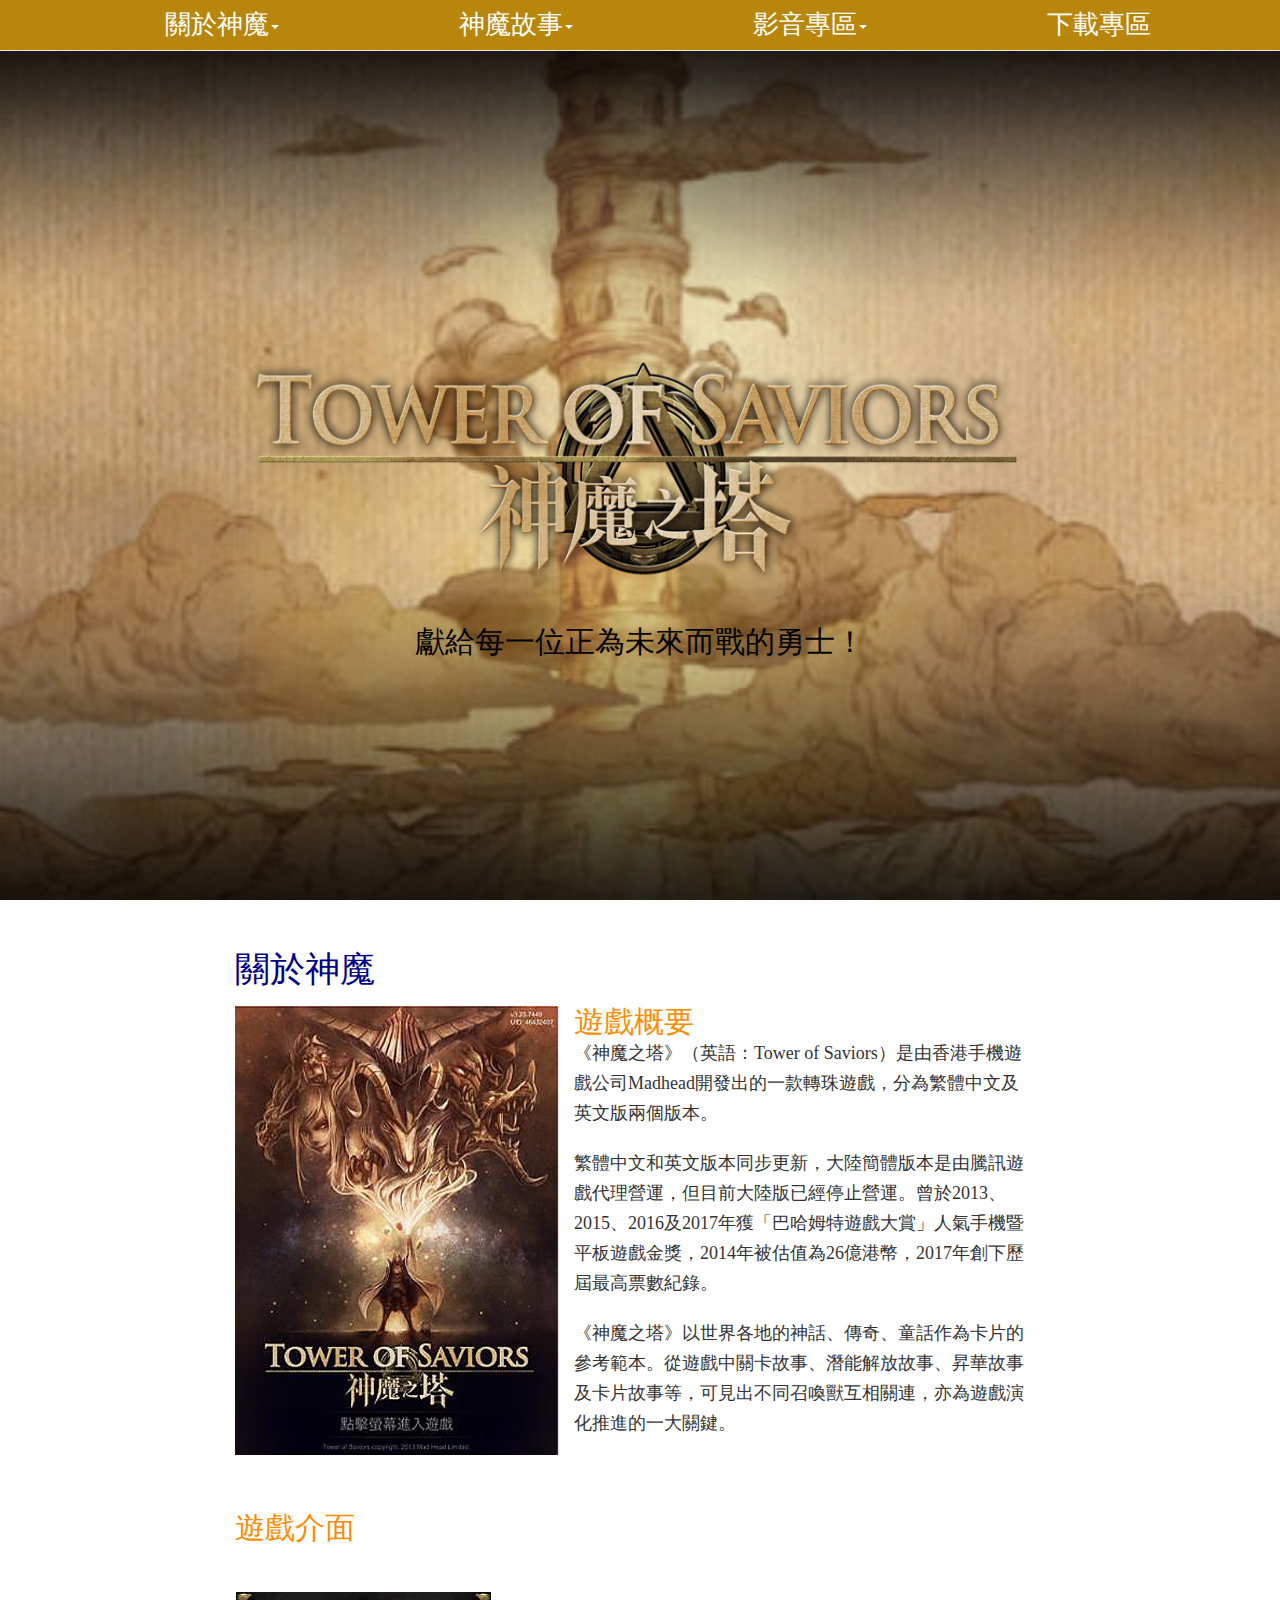
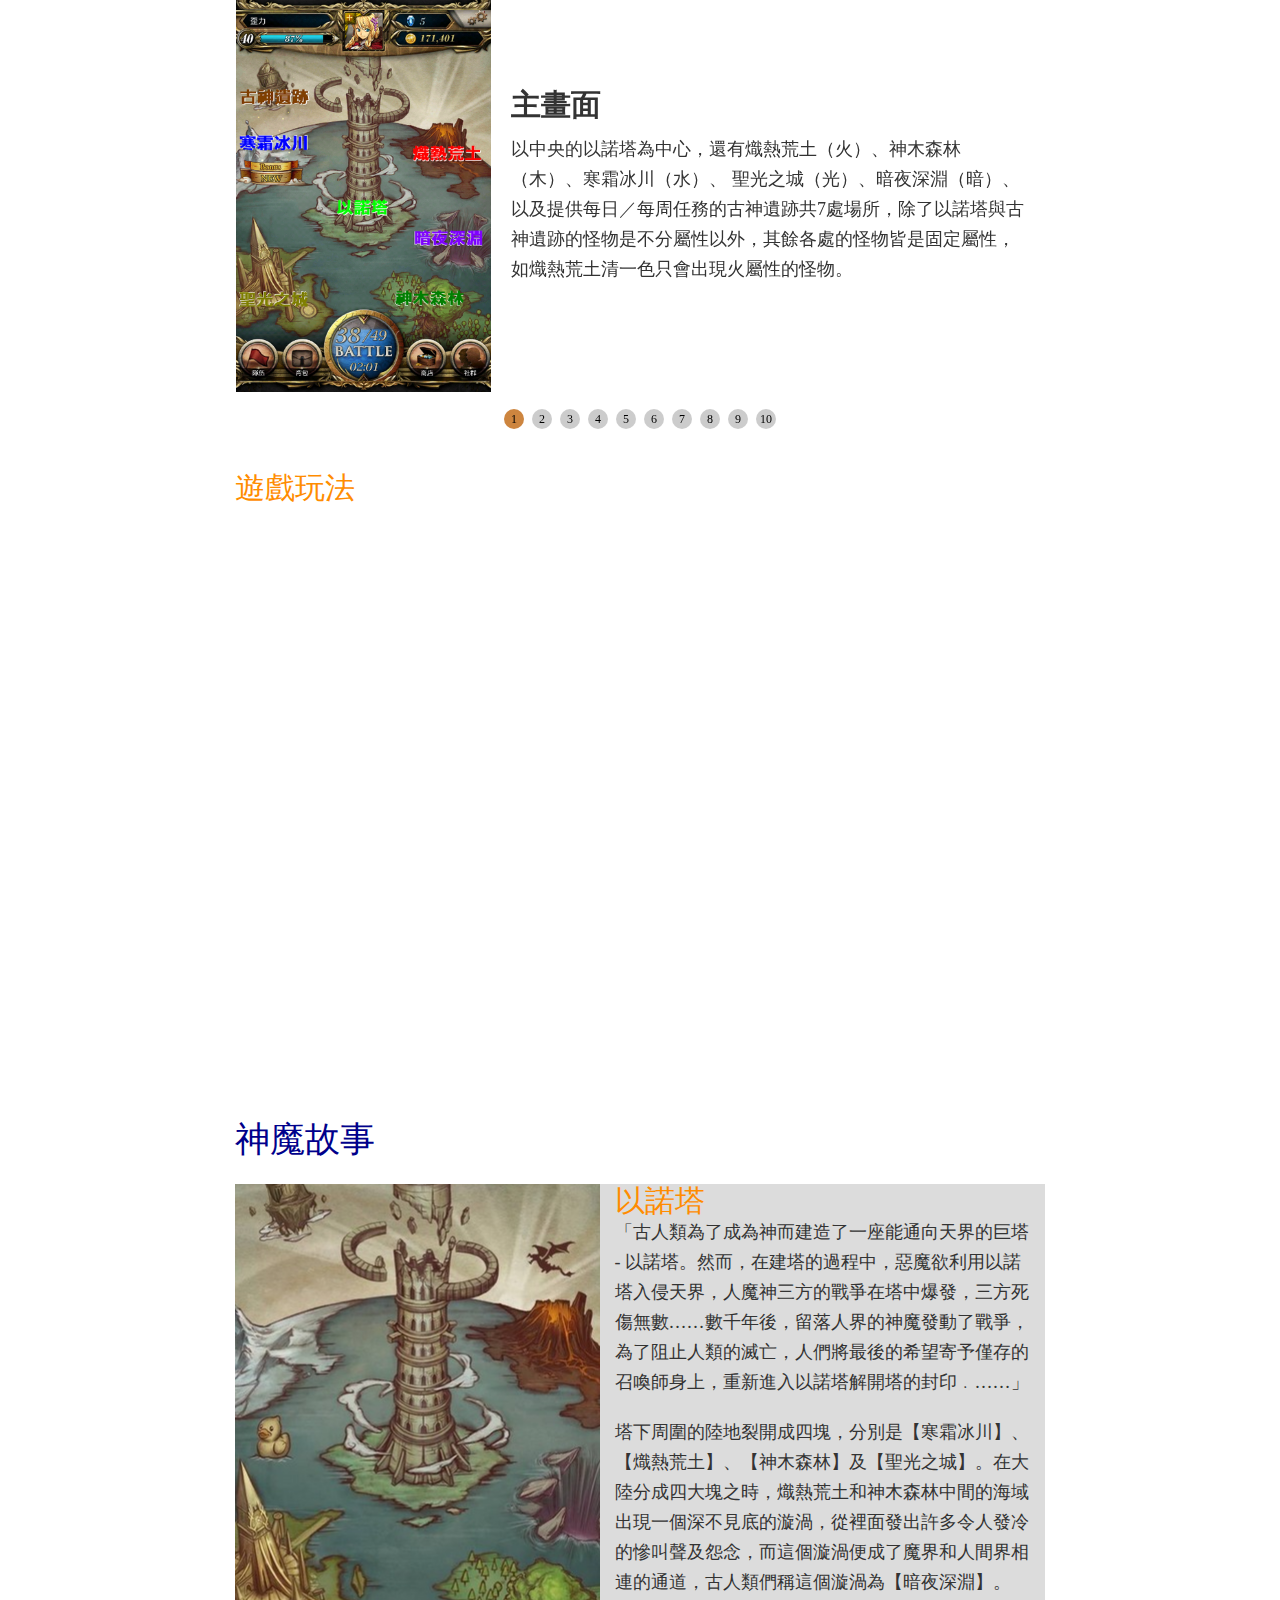
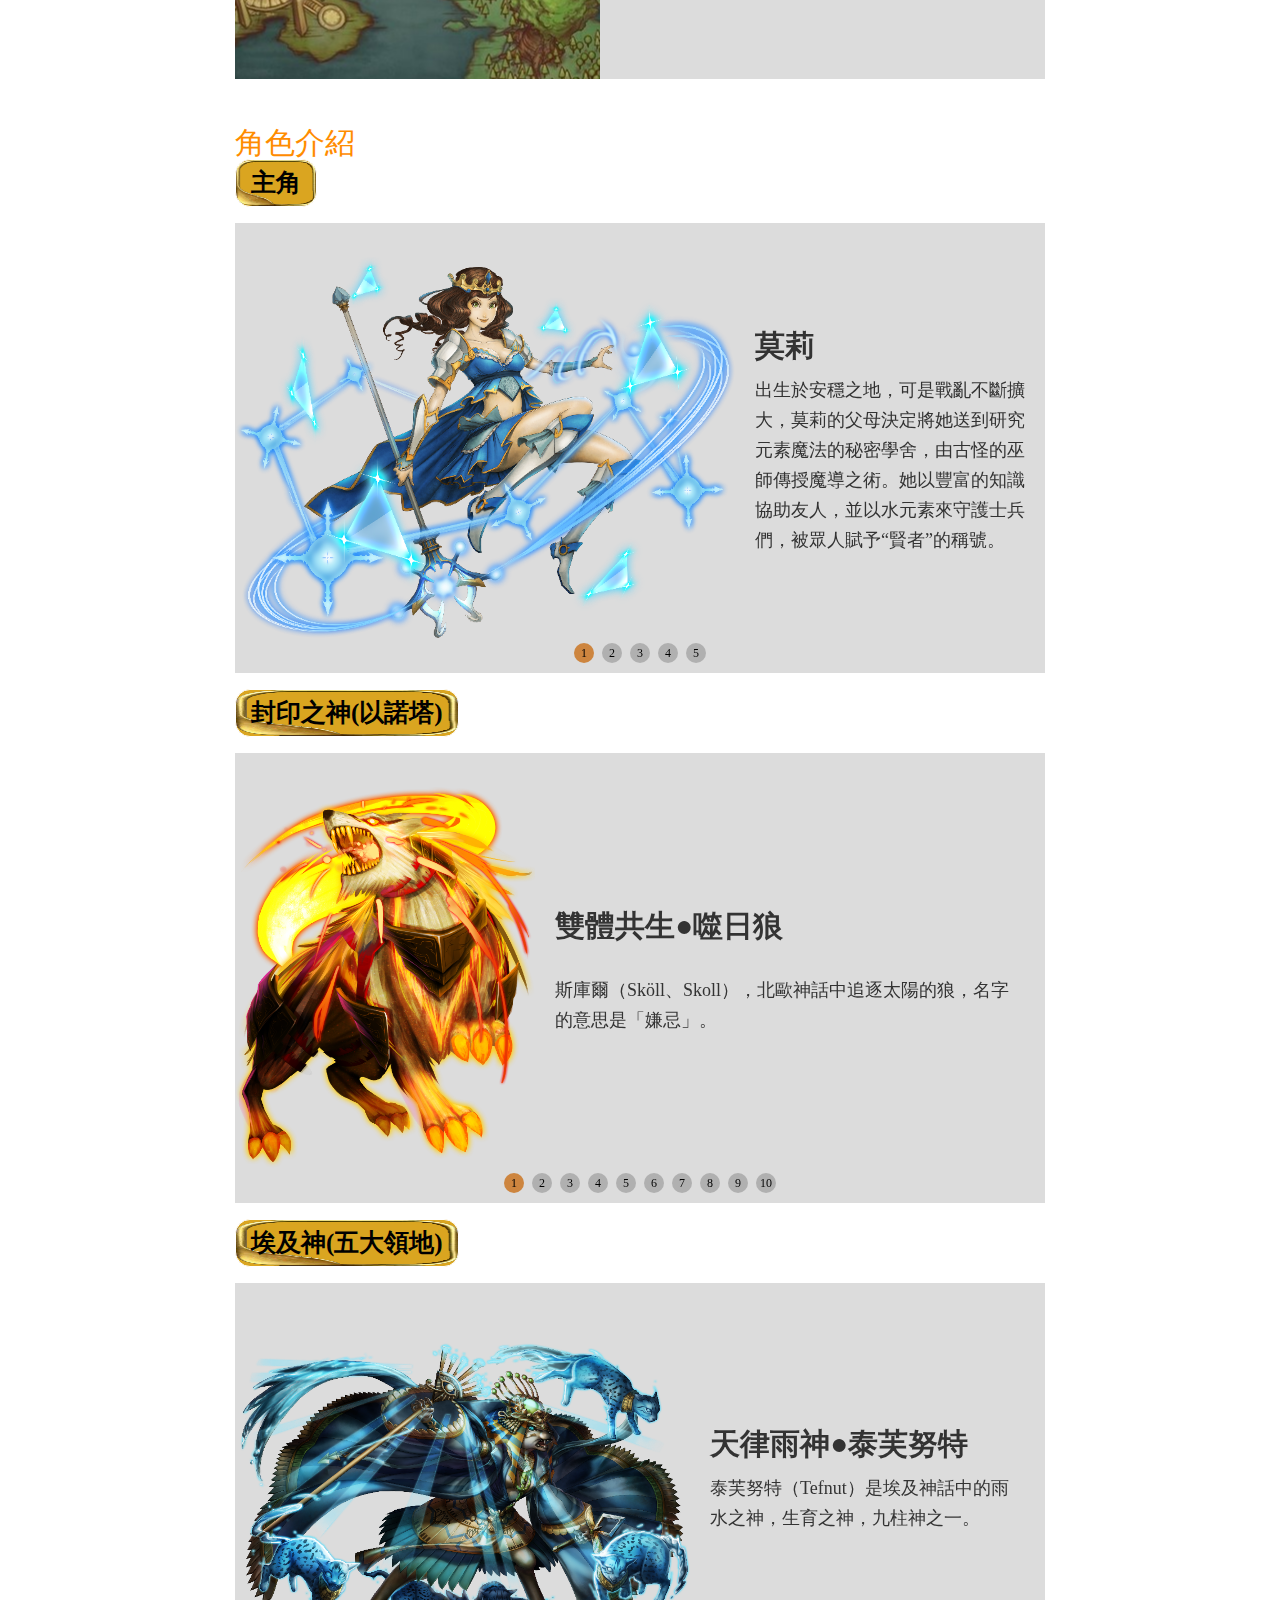
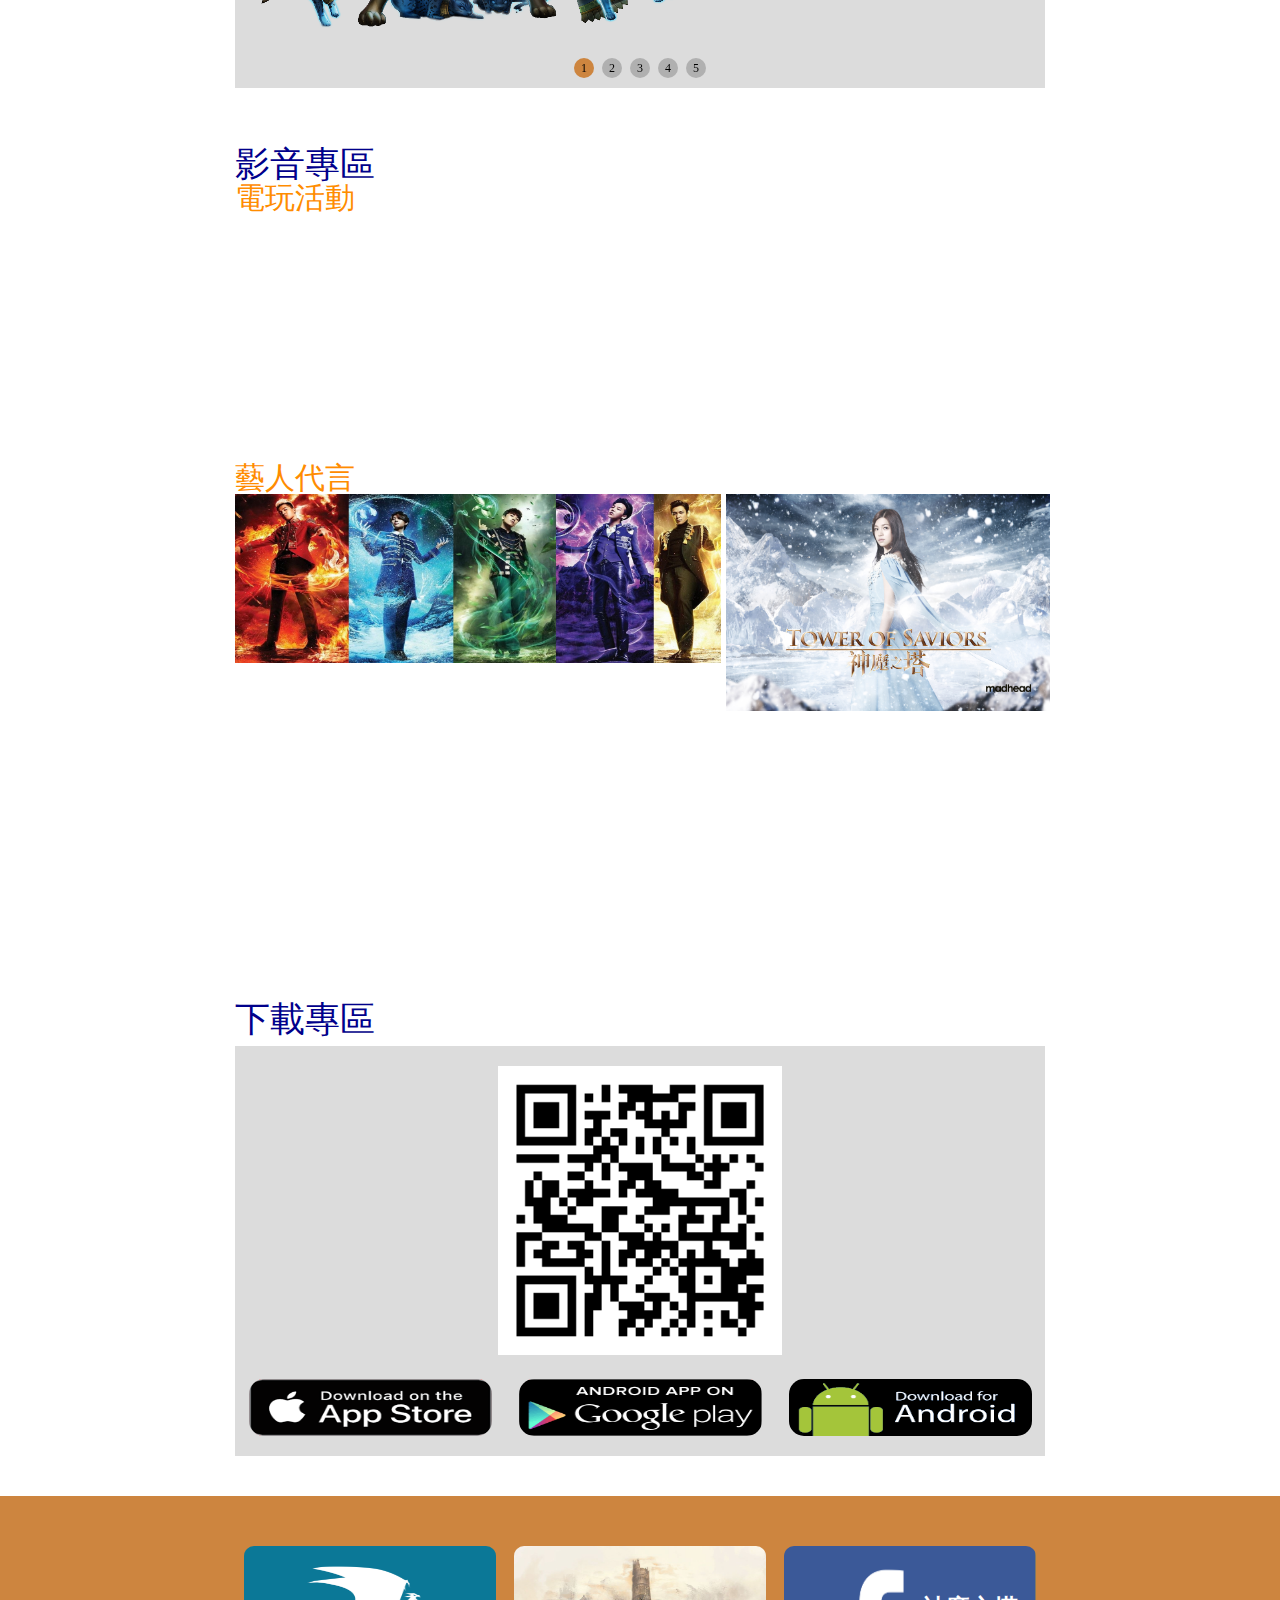
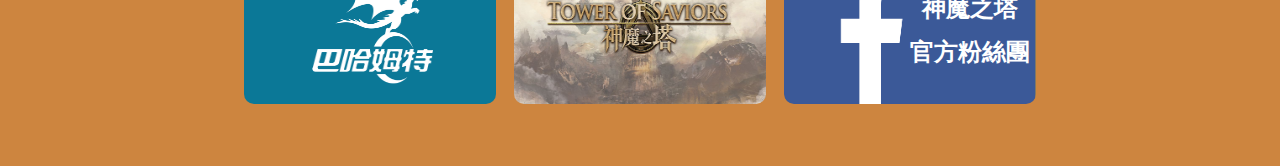
==== index.html @ ccc1d5fa "2" ====
<!DOCTYPE html>
<html>
<head>
	<meta charset="utf-8">
	<meta name="viewport" content="width=device-width, initial-scale=1.0, minimum-scale=1, maximum-scale=1">
	<meta http-equiv="X-UA-Compatible" content="IE=edge">
	<title></title>
	
	<link rel="stylesheet" href="swiper-4.2.6/dist/css/swiper.min.css">

	<!-- Bootstrap core CSS -->
    <link href="bootstrap-3.3.7/dist/css/bootstrap.min.css" rel="stylesheet">

    <!-- IE10 viewport hack for Surface/desktop Windows 8 bug -->
    <link href="bootstrap-3.3.7/docs/assets/css/ie10-viewport-bug-workaround.css" rel="stylesheet">

    <!-- Just for debugging purposes. Don't actually copy these 2 lines! -->
    <!--[if lt IE 9]><script src="../../assets/js/ie8-responsive-file-warning.js"></script><![endif]-->
    <script src="bootstrap-3.3.7/docs/assets/js/ie-emulation-modes-warning.js"></script>

    <!-- HTML5 shim and Respond.js for IE8 support of HTML5 elements and media queries -->
    <!--[if lt IE 9]>
      <script src="https://oss.maxcdn.com/html5shiv/3.7.3/html5shiv.min.js"></script>
      <script src="https://oss.maxcdn.com/respond/1.4.2/respond.min.js"></script>
		<![endif]-->
			<link rel="stylesheet" href="main.css">
</head>
<body>
	<button onclick="topFunction()" id="myBtn" title="Go to top">
		<div class="tre"></div>
	</button>
	<nav class="navbar navbar-default navbar-static-top" style="background-color: darkgoldenrod;">
		<div class="container"  >
			<button type="button" class="navbar-toggle collapsed" data-toggle="collapse" data-target="#navbar" aria-expanded="false" aria-controls="navbar" style="float: left;">
			  <span class="sr-only">Toggle navigation</span>
			  <span class="icon-bar"></span>
			  <span class="icon-bar"></span>
			  <span class="icon-bar"></span>
			</button>
			
		  </div>
		  <div class="navbar-header" >
			<div id="navbar" class="navbar-collapse collapse"  >
			<ul class="nav navbar-nav" >
			  <li class="active"><a href="#"class="dropdown-toggle" data-toggle="dropdown" role="button" aria-haspopup="true" aria-expanded="false"style="color:white;">關於神魔<span class="caret"></span></a>
				<ul class="dropdown-menu"style="background-color: goldenrod;">
				  <li><a href="#about">遊戲概況</a></li>
				  <li><a href="#frame">遊戲介面</a></li>
				  <li><a href="#play">遊戲玩法</a></li>
				  
				</ul>
			  </li>
			  
			  <li><a href="#" class="dropdown-toggle" data-toggle="dropdown" role="button" aria-haspopup="true" aria-expanded="false"style="color:white;">神魔故事<span class="caret"></span></a>
				<ul class="dropdown-menu"style="background-color: goldenrod;">
				  <li><a href="#story">以諾塔</a></li>
				  <li><a href="#character">角色介紹</a></li>
				  
				</ul>
			  </li>
			  
			  <li class="dropdown">
				<a href="#" class="dropdown-toggle" data-toggle="dropdown" role="button" aria-haspopup="true" aria-expanded="false"style="color:white;">影音專區<span class="caret"></span></a>
				<ul class="dropdown-menu"style="background-color: goldenrod;">
				  <li><a href="#studio">電玩活動</a></li>
				  <li><a href="#adv">藝人代言</a></li>
				  
				</ul>
				<li><a href="#download"style="color:white;">下載專區</a></li>
			  </li>
			</ul>
			
		  </div><!--/.nav-collapse -->
		</div>
	  </nav>
  
	<div class="top">
	
		<div class="main">
			<div class="block"></div>
			<h3 style="color: black;"></b>獻給每一位正為未來而戰的勇士！</b></h3>
		</div>
	</div>

	<div id="about">
		<div class="main">
			<h2 class="select">關於神魔</h2>
			<div class="block">
				<div class="pic1"></div>
				<div class="text">
					<h3 id="tel">遊戲概要</h3>
					<p>《神魔之塔》（英語：Tower of Saviors）是由香港手機遊戲公司Madhead開發出的一款轉珠遊戲，分為繁體中文及英文版兩個版本。
					</p>
					<br>
					<p>繁體中文和英文版本同步更新，大陸簡體版本是由騰訊遊戲代理營運，但目前大陸版已經停止營運。曾於2013、2015、2016及2017年獲「巴哈姆特遊戲大賞」人氣手機暨平板遊戲金獎，2014年被估值為26億港幣，2017年創下歷屆最高票數紀錄。
					</p>
					<br>
					<p>《神魔之塔》以世界各地的神話、傳奇、童話作為卡片的參考範本。從遊戲中關卡故事、潛能解放故事、昇華故事及卡片故事等，可見出不同召喚獸互相關連，亦為遊戲演化推進的一大關鍵。
					</p>
				</div>
			</div>
		</div>
	</div>
	<br>
	<div id="frame">
		<div class="main">
			<h3>遊戲介面</h3>
			<div class="block">
					<div class="swiper-container">
				<div class="swiper-wrapper">
					<div class="swiper-slide">
					  <div class="pic1"><img src="information/03-photo/frame/mon/主畫面.png" alt="" width="255" height="400"></div>
					  <div class="text"><p><b>主畫面</b></p><p>以中央的以諾塔為中心，還有熾熱荒土（火）、神木森林（木）、寒霜冰川（水）、 聖光之城（光）、暗夜深淵（暗）、以及提供每日／每周任務的古神遺跡共7處場所，除了以諾塔與古神遺跡的怪物是不分屬性以外，其餘各處的怪物皆是固定屬性，如熾熱荒土清一色只會出現火屬性的怪物。</p></div>
					</div>
					<div class="swiper-slide">
					  <div class="pic2"><img src="information/03-photo/frame/mon/第八封印.jpg" alt="" width="255" height="400"></div>
					  <div class="text"><p><b><p>以諾塔(第八封印)</b></p><p>通過法則女神的考驗後，便可藉由天梯通往天神的世界，當中有天門長廊、淨水幻泉、星雲神壇、嗜血淵獄、迷鎖門廊、聖城尼比魯和虛影世界。裡面關卡的故事都在述說天神的過去，不像個陸地都是清一色的怪物。</p></div>
					</div>
					<div class="swiper-slide">
					  <div class="pic3"><img src="information/03-photo/frame/mon/第九封印.JPG" alt="" width="255" height="400"></div>
					  <div class="text"><p><b>以諾塔(第九封印)</b></p><p>到達天界的聖城後，便可進入渾沌空間，其中有空幻大堂、聖殿傳送陣和神域大殿，其中以渾沌原始神卡厄斯為混沌之主。</p></div>
					</div>
					<div class="swiper-slide">
					  <div class="pic4"><img src="information/03-photo/frame/mon/隊伍.jpg" alt="" width="255" height="400"></div>
						<div class="text"><p><b>隊伍</b></p><p>在組成隊伍的時候，如果不想要現在的組合，可以按下此按鈕，隊員會清除，即可重新安排新隊伍。隊伍的數量，最多可以安排五隊，但一次上場只能"一隊"。可以依自己喜好去設定幾個比較常用的隊伍，隨時方便切換。［等級１：１個隊伍、等級１０：２個隊伍、等級２０：３個隊伍、等級３０：４個隊伍、等級４０：５個隊伍...依此類推。</p>
						<br>
							<p>第一個位置，是隊長的位置，隊長技在下方。［選擇隊長，最好優先選擇可以讓整個隊伍都能配合隊長技，舉個例子，假如我今天是黑狗當隊長！他的技能是"獸類２.５倍攻擊"，我把隊員都選擇:人類或著其他種族［非獸類］，那是沒辦法增加攻擊］；編輯隊伍，點進去！可以一次選５個隊員，第一個則是(Ｌｅａｄｅｒ)隊長！</p>
						</div>
					</div>
					<div class="swiper-slide">
					  <div class="pic5"><img src="information/03-photo/frame/mon/背包.jpg" alt="" width="255" height="400"></div>
					  <div class="text"><p><b>背包</b></p><p>分類選項：可以依照個人喜好去調整，可以稍微試試看，排版會不一樣喔　^_^!
							代表: 會出現在左上角第一個位置，當切換分類選項，依然不變喔!!
							我的最愛:可以把魔法石抽到的卡片，加入到『我的最愛』就不會把重要卡片給強化或售出了。
							屬性:可以直接透過，左上角識別 卡片的屬性。右上方的框框為[背包現有卡片數量/背包最大容量]</p>
							<br>
							<p>［藍色兩條水：水、紅色三條：火、綠色四片葉子：木、黃色十字：光、紫色月亮：暗］
							［水剋火、火剋木、木剋水］、［光暗相剋］</p>　
					<br>
							<p>EX:［ 自己的水屬卡攻擊火屬性的怪物，攻擊:10000。但因為水剋火，所以乘上1.5倍 = 15000；
							但火屬卡攻擊水屬性的怪物，攻擊力一樣10000。但被反剋，攻擊力必須 減半 = 5000 ! ］<p></p></div>
					</div>
					<div class="swiper-slide">
					  <div class="pic6"><img src="information/03-photo/frame/mon/商店.jpg" alt="" width="255" height="400"></div>
					  <div class="text"><p><b>商店</b></p><p>神魔的商店並沒有販售所謂的『卡片』，只有『魔法石』。購買魔法石，可以自行運用在:擴充背包、增加好友、復活接關、抽卡片、回復體力</p></div>
					</div>
					<div class="swiper-slide">
					  <div class="pic7"><img src="information/03-photo/frame/mon/社群.jpg" alt="" width="255" height="400"></div>
					  <div class="text"><p><b>社群</b></p><p>可以拓展自己的社交圈，通常以公會和朋友為主。但有時候會透過社群介面進入討伐戰、競技場、多人遊玩...等。另外，可以藉由社群當中的獎賞領取獎勵。</p></div>
					</div>
					<div class="swiper-slide">
					  <div class="pic8"><img src="information/03-photo/frame/mon/設定(上).jpg" alt="" width="255" height="400"></div>
						<div class="text"><p><b>設定(上)</b></p><p>在遊戲大廳，右上角有兩顆［齒輪］，點進去後會看到此畫面。</p>
						<br>
						<p>遊戲公告：主要是官方提供的『活動資訊』，『每日緊急靈魂時任務的時間』，『登入天數』，還有你『幫助過多少朋友或冒險者［不認識的］，『封印卡加倍活動』
							，『特別任務』［ＥＸ：每週任務和本週任務］；設定：可以調整『音量』、『音效』、『技能確認』、『提示通知』、『發佈到社交網路』；綁定帳戶：可透過臉書、推特和微博　等三種平台綁定帳戶，可透過社交平台，從別的手機或電腦登入自己的帳號。［已綁定］的話，不會再出現此選項！</p>
						</div>
					</div>
					<div class="swiper-slide">
					  <div class="pic9"><img src="information/03-photo/frame/mon/設定(下).jpg" alt="" width="255" height="400"></div>
					  <div class="text"><p><b>設定(下)</b></p><p>繼續介紹設定，排行榜：可查閱每週任務"高級＆超級"的人，自己必須要『成功』通關，才能參考別人的『完整』隊伍，不然頂多看到回合數和傷害。更改名字：大廳左上角的名字，可由這裡更改，沒有限次數。聯絡我們:透過此功能，可傳遞訊息到客服中心，包含申訴和Q&A都可以，但由於遊戲公司在香港，所以盡量減少使用會比較好。</p></div>
					</div>
					<div class="swiper-slide">
					  <div class="pic10"><img src="information/03-photo/frame/mon/戰鬥.jpg" alt="" width="255" height="400"></div>
					  <div class="text"><p><b>戰鬥畫面</b></p><p>介面上會顯示玩家現時在該次挑戰中獲得的封印卡和金幣的總和，寶箱圖案為封印卡，另外的金幣圖案則是金幣總和。殺死每個回合出現的怪物有機會獲得封印卡或是獲得金幣。敵人頭上顯示「CD 1」表示怪物距離攻擊還有1回合；如果敵人出現骷髏骨標示，代表他再次攻擊將會令你死亡；當中會有敵人的血條和敵人的顏色，顏色象徵敵人的屬性。隊伍中的召喚獸會以頭像顯示，頭像的左上方的顏色和屬性圖案顯示召喚獸的屬性，當召喚獸自身的主動技能冷卻完成後，會有光圍繞召喚獸頭像的邊界移動，此時點擊頭像可以發動技能。
							　　</p>
							<br>
							
							<p>戰鬥當中固定出現的消除符文石介面，只要成功消除符文石，除了可以對敵方怪物造成傷害，還有機會生成發光的強化符石，把強化符石消除時可以再讓攻擊力提高。隊伍下方粉紅色的線條是玩家的生命力，如果生命力達到0時，代表死亡而戰鬥結束。</p></div>
					</div>
				</div>
				  <!-- Add Pagination -->
				  <div class="swiper-pagination"></div>
			</div>
			</div>
		</div>
	</div>
	<br>
	<div id="play">
		<div class="main">
			<h3>遊戲玩法</h3>
			<iframe width="826.2" height="550.8" src="https://www.youtube.com/embed/QDxak4SIqYs" frameborder="0" allow="autoplay; encrypted-media" allowfullscreen></iframe>
		</div>
	</div>
	<br>
	<div id="story">
		<div class="main">
			<h2 class="select">神魔故事</h2>
				<div class="block">
					<div class="pic3"></div>
					<div class="text">
						<h3 id="tow">以諾塔</h3>
						
						<p>「古人類為了成為神而建造了一座能通向天界的巨塔 - 以諾塔。然而，在建塔的過程中，惡魔欲利用以諾塔入侵天界，人魔神三方的戰爭在塔中爆發，三方死傷無數……數千年後，留落人界的神魔發動了戰爭，為了阻止人類的滅亡，人們將最後的希望寄予僅存的召喚師身上，重新進入以諾塔解開塔的封印﹒……」</p>
						<br>
						<p>塔下周圍的陸地裂開成四塊，分別是【寒霜冰川】、【熾熱荒土】、【神木森林】及【聖光之城】。在大陸分成四大塊之時，熾熱荒土和神木森林中間的海域出現一個深不見底的漩渦，從裡面發出許多令人發冷的慘叫聲及怨念，而這個漩渦便成了魔界和人間界相連的通道，古人類們稱這個漩渦為【暗夜深淵】。</p>
					</div>
				</div>
		</div>
	</div>
	<br>
	<div id="character">
		
		<div class="main">
			<h3>角色介紹</h3>
			<div class="btn1">
				<div href="" class="bt1" style="text-decoration: none;"><b>主角</b></div>	
			</div>
			<div class="block1">
				<div class="swiper-container">
					<div class="swiper-wrapper">
						<div class="swiper-slide">
							<div class="pic1">
								<img src="information/03-photo/top/莫莉.png" width="500" height="381" alt="">
							</div>
							<div class="text">
								<p><b>莫莉</b></p><p>出生於安穩之地，可是戰亂不斷擴大，莫莉的父母決定將她送到研究元素魔法的秘密學舍，由古怪的巫師傳授魔導之術。她以豐富的知識協助友人，並以水元素來守護士兵們，被眾人賦予“賢者”的稱號。</p>
							</div>
						</div>
						<div class="swiper-slide">
						<div class="pic2"><img src="information/03-photo/top/肖恩.jpg" width="500" height="381" alt=""></div>
						<div class="text">
							<p><b>肖恩</b></p><p>自幼在傭兵團成長，由粗豪的戰士所養大。在法師同伴的幫助下，肖恩得到了龍焰之力，但這並不為了復仇——他與同伴一起，為終止戰爭而揮劍。</p>
						</div>
					</div>
						<div class="swiper-slide">
								<div class="pic3"><img src="information/03-photo/top/鄧肯.png" width="500" height="381" alt=""></div>
								<div class="text">
										<p><b>鄧肯</b></p><p>戰亂時出生，由森林的德魯依養大。長老曾向他說：“鄧肯，想想生命是從何而來的，它從何誕生，並長成什麽……要了解殺戮造成的真正損害。”鄧肯貫徹他的誓言，他的靈與元素一起，竭力維持著自然，並幫助每一位決心抑止混亂的人。</p>
								</div>
						</div>
						<div class="swiper-slide">
								<div class="pic4"><img src="information/03-photo/top/奈寶尼.png" width="500" height="381" alt=""></div>
								<div class="text">
										<p><b>奈寶尼</b></p><p>在戰亂中出生的奈寶尼於騎士之國長大，自少就活在盔甲的華光下——高雅皇宮當中的一切都照耀出榮光。他一直憧憬能成為領軍，在聖光的指引下拯救大眾。銀鎧的天使指引他的靈魂，讓奈寶尼寄宿在符石裏，以領導未來的登塔者前進。</p>
								</div>
						</div>
						<div class="swiper-slide">
							<div class="pic5"><img src="information/03-photo/top/安多.png" width="500" height="381" alt=""></div>
						<div class="text">
								<p><b>安多</b></p><p>孩提時，安多作為祭品被送到暗夜深淵：魔神們將孩子的思緒掏空，讓他們成為忠實的從仆。茫然中，安多看見灰鎧的天使站在神界的門前，她看見亡靈正在等侯；安多從沒有忘記誓言，她飛進暗元素的懷中，與符石的力量一起，等待那位能終結混亂的人。</p>
						</div>
					</div>
					</div>
					<!-- Add Pagination -->
					<div class="swiper-pagination"></div>
				</div>
			</div>
			<div class="btn3">
				<div class="bt1" style="text-decoration: none;"><b>封印之神(以諾塔)</b></div>
			</div>
			<div class="block2">
					<div class="swiper-container">
							<div class="swiper-wrapper">
								<div class="swiper-slide">
									<div class="pic1">
										<img src="information/03-photo/tower/雙體共生●噬日狼.png" width="300" height="381" alt="">
									</div>
									<div class="text">
										<p><b>雙體共生●噬日狼</b></p><br><p>斯庫爾（Sköll、Skoll），北歐神話中追逐太陽的狼，名字的意思是「嫌忌」。</p>
									</div>
								</div>
								<div class="swiper-slide">
								<div class="pic2"><img src="information/03-photo/tower/雙體共生●喰月狼.png" width="300" height="381" alt=""></div>
								<div class="text">
									<p><b>雙體共生●喰月狼</b></p><p>哈提（Hati）北歐神話中追逐月亮，名字的意思是「憎恨」。</p></div>
							</div>
								<div class="swiper-slide">
										<div class="pic3"><img src="information/03-photo/tower/碑文騎士●奧丁.png" width="500" height="381" alt=""></div>
										<div class="text">
											<p><b>碑紋騎士●奧丁</b></p><p>阿薩神族（Aesir）的主神，傳說為五十歲左右，身材高大，失去一目，頭戴寬邊帽，冰冷又嚴肅的人物。
													右手持「奧丁之火」和左手持「永恆之槍」（Gungnir）的奧丁，也是「風暴之神」、「矛主」。日耳曼人相信，奧丁會領著亡靈在天風飛翔，所以暴風就是奧丁帶來的死亡之風。而當奧丁揮舞手中的槍時，在人們眼裡看到的就是閃電。</p>
										</div>
								</div>
								<div class="swiper-slide">
										<div class="pic4"><img src="information/03-photo/tower/元素操縱者●迪亞布羅.png" width="500" height="381" alt=""></div>
										<div class="text"><p><b>元素操縱者●迪亞布羅</b></p><p>暗黑破壞神》系列中的主要敵人─恐懼之王迪亞布羅，一直都是遊戲中最重要的反派角色。長久以來由於《暗黑破壞神》的遊戲受到廣大的歡迎，迪亞布羅（Diablo）是個魔王的印象也深植於我們遊戲玩家的心中。古希臘語為「Diabolos」，指的是一種特殊類別的惡魔。</p>
										</div>
								</div>
								<div class="swiper-slide">
									<div class="pic5"><img src="information/03-photo/tower/雖死猶在●毒龍尼德霍格.png" width="500" height="381" alt=""></div>
								<div class="text">
									<p><b>雖死猶在●毒龍尼德霍格</b></p><p>在北歐神話中，是一隻盤據在世界之樹（Yggdrasil）的底部，不斷啃蝕著其根部的一條毒龍。名字的意思有「恐怖啃蝕者」（The Dread Biter）、「惡意」（Malice Striker）。</p>
								</div>
							</div>
								<div class="swiper-slide">
									<div class="pic6"><img src="information/03-photo/tower/萬魔之王●薩魯曼.png" width="500" height="381" alt=""></div>
									<div class="text"><p><b>萬魔之王●薩魯曼</b></p><p>他是最廣為人知的邁雅之一，在第三紀元他以埃斯塔力（巫師）的身分暗助反抗索倫的中土勢力，但後來受到索倫引誘而墮落；在中土大陸各地，不同的種族對他有不同的稱呼，薩魯曼是北方人對他的稱呼。</p>
									</div>
								</div>
								<div class="swiper-slide">
									<div class="pic7"><img src="information/03-photo/tower/米迦勒 ● 路西法.png" width="500" height="381" alt=""></div>
									<div class="text">
										<p><b>米迦勒●路西法</b></p><p>米迦勒或彌額爾是在《聖經》提到的一個天使的名字，神所指定的伊甸園守護者，也是唯一提到的具有天使長頭銜的靈體。米迦勒這個名字的意思是「誰似天主」。《聖經》的記載顯示，與撒旦的七日戰爭中，米迦勒奮力維護天主的統治權，對抗天主的仇敵，的確名實相符。</p>
									</div>
								</div>
								<div class="swiper-slide">
									<div class="pic8"><img src="information/03-photo/tower/法則女神●姬氏.png" width="500" height="381" alt=""></div>
									<div class="text">
										<p><b>法則女神●姬氏</b></p><p>瀨織津姬神（日語：セオリツヒメノカミ）為日本神道的神祇，《記紀》二書並無記載，但《延喜式》大祓詞則記成瀨織津比咩，另有瀨織津媛神、瀨織津比賣神等別名。</p>
									</div>
								</div>
								<div class="swiper-slide">
									<div class="pic9"><img src="information/03-photo/tower/虛構建構者●猶格索托斯.png" width="500" height="381" alt=""></div>
									<div class="text">
										<p><b>虛構建構者●猶格索托斯</b></p><p>別名又叫「門之鑰」或「一生萬物、萬物歸一者」，在奧古斯特·威廉·德雷斯為克蘇魯神話構建的體系中，猶格·索托斯是舊日支配者中象徵「地」的存在之一。</p>
											
									</div>
								</div>
								<div class="swiper-slide">
									<div class="pic10"><img src="information/03-photo/tower/渾天原始神卡俄斯.png" width="500" height="381" alt=""></div>
									<div class="text">
										<p><b>渾天原始神卡俄斯</b></p><p>希臘語：Χάος，英語：Chaos，字面意思是「裂縫」或「打哈欠」，即「混沌」的音譯，是希臘神話中的概念，沒有形體，也沒有明確的性別，它是一切空間及概念的開始，最早由赫西俄德在《神譜》中提到。</p>
									</div>
								</div>
							</div>
							<!-- Add Pagination -->
							<div class="swiper-pagination"></div>
				</div>
			</div>
			<div class="btn4">
				<div class="bt1" style="text-decoration: none;"><b>埃及神(五大領地)</b></div>	
			</div>
			<div class="block3">
					<div class="swiper-container">
							<div class="swiper-wrapper">
								<div class="swiper-slide">
									<div class="pic1">
										<img src="information/03-photo/ep/天律雨神●泰芙努特.png" width="450" height="285" alt="">
									</div>
									<div class="text">
										<p><b>天律雨神●泰芙努特</b></p><p>泰芙努特（Tefnut）是埃及神話中的雨水之神，生育之神，九柱神之一。</p>
									</div>
								</div>
								<div class="swiper-slide">
								<div class="pic2"><img src="information/03-photo/ep/公允戰神●賽特.png" width="450" height="285" alt=""></div>
								<div class="text">
										<p><b>公允戰神●賽特</b></p><p>在埃及神話中最初是力量之神，戰神，風暴之神，沙漠之神以及外陸之神。</p>
								</div>
							</div>
								<div class="swiper-slide">
										<div class="pic3"><img src="information/03-photo/ep/颶風龍神●舒.png" width="450" height="285" alt=""></div>
										<div class="text">
												<p><b>颶風龍神●舒</b></p><p>埃及神話中的大氣之神、空氣之神、天空的化身，屬赫里奧坡里斯（Heliopolis）九柱神之一。其名字有「乾旱、烤乾、枯竭」意思。</p>
										</div>
								</div>
								<div class="swiper-slide">
										<div class="pic4"><img src="information/03-photo/ep/公義太陽神●拉.png" width="450" height="285" alt=""></div>
										<div class="text">
												<p><b>公義太陽神●拉</b></p><p>古埃及赫利奧波利斯（Heliopolis）的太陽神。從第五王朝開始，他被與底比斯神阿蒙結合在一起，成為埃及神系中最重要的神。</p>
										</div>
								</div>
								<div class="swiper-slide">
									<div class="pic5"><img src="information/03-photo/ep/冥界審判者●奧西利斯.png" width="450" height="285" alt=""></div>
								<div class="text">
										<p><b>冥界審判者●奧西利斯</b></p><p>埃及神話中的冥王，九柱神之一，是古埃及最重要的神祇之一。
												他是一位反覆重生的神，而他身上的綠色皮膚就有這種意思。</p>
								</div>
							</div>
					
							</div>
							<!-- Add Pagination -->
							<div class="swiper-pagination"></div>
						</div>
			</div>
		</div>
	</div>
	<div id="studio">
		<div class="main">
			<h2 class="select">影音專區</h2>
			<h3 id="game">電玩活動</h3>
			<iframe width="273" height="205" src="https://www.youtube.com/embed/O_lbY_oiF90" frameborder="0" allow="autoplay; encrypted-media" allowfullscreen></iframe>
			<iframe width="273" height="205" src="https://www.youtube.com/embed/o4ZrmIVWYS0" frameborder="0" allow="autoplay; encrypted-media" allowfullscreen></iframe>
			<iframe width="273" height="205" src="https://www.youtube.com/embed/0hKYbUi5srM" frameborder="0" allow="autoplay; encrypted-media" allowfullscreen></iframe>	
		</div>
	</div>
	<div id="adv">
		<div class="main">
			<h3 id="advment">藝人代言</h3>
			<div class="block">
				<div class="b1">
					<div class="pic5"></div>
					<div class="video1">
						<iframe width="494" height="315" src="https://www.youtube.com/embed/ImQLvc4jv9g" frameborder="0" allow="autoplay; encrypted-media" allowfullscreen></iframe>
					</div>
				</div>
				<div class="b2">
					<div class="pic6"></div>
					<div class="video2">
						<iframe width="328" height="266" src="https://www.youtube.com/embed/xdX0Ej0tnyI" frameborder="0" allow="autoplay; encrypted-media" allowfullscreen></iframe>
					</div>
				</div>
			</div>
		</div>
	</div>
	<div id="download">
		<div class="main">
			<h2 class="select">下載專區</h2>
			<div class="block">
				<div class="up">
				</div>
				<div class="down">
					<a href="https://itunes.apple.com/tw/app/%E7%A5%9E%E9%AD%94%E4%B9%8B%E5%A1%94/id583798880?mt=8" class="load1"></a>
					<a href="https://play.google.com/store/apps/details?id=com.madhead.tos.zh&hl=zh_TW" class="load2"></a>
					<a href="http://www.tosapk.com/dl/" class="load3"></a>
				</div>
			</div>	
		</div>
	</div>
	<div id="communities">
		<div class="main">
			<div class="block">
				<a href="https://forum.gamer.com.tw/A.php?bsn=23805" class="s1"></a>
				<a href="http://www.towerofsaviors.com/zh/" class="s2"></a>
				<a href="https://www.facebook.com/tos.zh" class="s3" style="text-decoration: none;">
					<p><b>神魔之塔</b></p>
					<p><b>官方粉絲團</b></p>
				</a>
			</div>	
		</div>
	</div>
	<script src="swiper-4.2.6/dist/js/swiper.min.js"></script>
	<script>
		var swiper = new Swiper('.swiper-container', {
		  pagination: {
			el: '.swiper-pagination',
			clickable: true,
			renderBullet: function (index, className) {
			  return '<span class="' + className + '">' + (index + 1) + '</span>';
			},
		  },
		});
	  </script>
	<script>
// When the user scrolls down 20px from the top of the document, show the button
window.onscroll = function() {scrollFunction()};

function scrollFunction() {
    if (document.body.scrollTop > 20 || document.documentElement.scrollTop > 20) {
        document.getElementById("myBtn").style.display = "block";
    } else {
        document.getElementById("myBtn").style.display = "none";
    }
}

// When the user clicks on the button, scroll to the top of the document
function topFunction() {
    document.body.scrollTop = 0;
    document.documentElement.scrollTop = 0;
}

</script>

<!-- Bootstrap core JavaScript
================================================== -->
<!-- Placed at the end of the document so the pages load faster -->
<script src="https://ajax.googleapis.com/ajax/libs/jquery/1.12.4/jquery.min.js"></script>
<script>window.jQuery || document.write('<script src="bootstrap-3.3.7/docs/assets/js/vendor/jquery.min.js"><\/script>')</script>
<script src="bootstrap-3.3.7/docs/dist/js/bootstrap.min.js"></script>
<!-- IE10 viewport hack for Surface/desktop Windows 8 bug -->
<script src="bootstrap-3.3.7/docs/assets/js/ie10-viewport-bug-workaround.js"></script>
</body>
</html>
---- bootstrap-3.3.7/docs/assets/css/ie10-viewport-bug-workaround.css ----
/*!
 * IE10 viewport hack for Surface/desktop Windows 8 bug
 * Copyright 2014-2015 Twitter, Inc.
 * Licensed under MIT (https://github.com/twbs/bootstrap/blob/master/LICENSE)
 */

/*
 * See the Getting Started docs for more information:
 * http://getbootstrap.com/getting-started/#support-ie10-width
 */
@-ms-viewport     { width: device-width; }
@-o-viewport      { width: device-width; }
@viewport         { width: device-width; }
---- main.css ----
*{
	font-family: 微軟正黑體;
}
html{
	scroll-behavior: smooth;
}
body {
    margin: 0;
    padding: 0;
}
.main {
    max-width: 80%;
    margin: 0 auto;
}
.navbar{
	margin-bottom: 0;
}
.navbar-default .navbar-nav>.active>a, .navbar-default .navbar-nav>.active>a:focus, .navbar-default .navbar-nav>.active>a:hover {
    color: #555;
    background-color: transparent;
}
.navbar-default .navbar-nav>.open>a, .navbar-default .navbar-nav>.open>a:focus, .navbar-default .navbar-nav>.open>a:hover {
    color: #555;
    background-color: transparent;
}
.dropdown-menu {
	width: 40px;
	position: absolute;
    top: 100%;
    left: 50%;
}
.dropdown-menu  li a{
	color: white;
}
.dropdown-menu li a:hover{
	color: black;
}

  .navbar-header ul li a{
	font-size: 26px;
	margin-left: 150px;
}

.navbar-header ul>li>ul>li a{
	margin-left: 0;
	text-align: center;
}
.top {
    height: 100vh;
    width: 100%;
    background-image: url('information/03-photo/3175-14031QA42S01.jpg');
    background-size: cover;
    background-attachment: fixed;
    background-position: center;
    display: flex;
    justify-content: center;
    align-items: center;
}
.temp ul>li{
	display: none;
}
.top h3 {
    text-align: center;
    font-size: 30px;
}
.top .main .block{
	width: 100vh;
	height: 30vh;
	background-image: url('information/03-photo/3059696.png');
	background-size: 100% 100%;
	background-position: center;
}

.select{
	height: 1vh;
    font-size: 35px;
    color: darkblue;
    margin: 0;
}
#about{
	height: 60vh;
}
#about .main,#frame .main,#play .main,#character .main,#studio .main,#adv .main,#download .main,#communities .main{
	width:90vh;
}
#about .main .block{
	width:90vh;
	height: 50vh;
	position: relative;
	top: 5vh;
	display: flex;
}
#about .main .block .pic1{
	width:40%;
	height: 100%;
	background-image: url('information/03-photo/3000061.png');
	background-size: 100% 100%;
	background-position: center;
}
#about .main .block .text{
	width:60%;
	height: 100%;
	background-color: white;
	padding: 0 15px;
}
#about .main .block .text h3,#play .main h3,#story .main  .block .text h3,#frame .main h3{
	font-size: 30px;
	color: darkorange;
	margin: 0;
	font-weight: normal;
}
#about .main .block .text p{
	margin: 0;
	font-size: 18px;
	line-height: 30px;
}
#play,#character{
	height: 70vh;
	
}
#frame{
	height: 60vh;
}
#frame .main .block{
	width:90vh;
	height: 55vh;

}
#frame .main .block img{
	margin-left: 1px;
}
.swiper-container {
	width: 100%;
	height: 100%;
  }
.swiper-slide {
	width: 100%;
	height: 100%;

	/* Center slide text vertically */
	display: -webkit-box;
      display: -ms-flexbox;
      display: -webkit-flex;
      display: flex;
      -webkit-box-pack: center;
      -ms-flex-pack: center;
      -webkit-justify-content: center;
      justify-content: center;
      -webkit-box-align: center;
      -ms-flex-align: center;
      -webkit-align-items: center;
      align-items: center;
  }
  .swiper-slide .text{
	  text-align: left;
	margin:0 20px;
	
  }
  .swiper-slide .text p{
	font-size: 18px;
	line-height: 30px;
  }
  .swiper-slide .text p b{
	font-size: 30px;
  }
  .swiper-pagination-bullet {
	width: 20px;
	height: 20px;
	text-align: center;
	line-height: 20px;
	font-size: 12px;
	
	color:#000;
	opacity: 1;
	background: rgba(0,0,0,0.2);
  }

  
  .swiper-pagination-bullet-active {
	color:black;
	background: peru;
  }
#story{
	height: 65vh;
}
#story .main{
	width:90vh;

}
#story .main .select,#download .main .select{
	width:90vh;
	height: 5vh;
	background-color:white;
}

#story .main .block{
	width:90vh;
	height: 55vh;
	background-color: gainsboro;
	position: relative;
	top: 2vh;
	display: flex;
	margin: 0;
}
#story .main  .block .pic3{
	width:45%;
	height: 100%;
	background-image: url('information/03-photo/frame/mon/以諾塔陸地.jpg');
	background-position: center;
}
#story .main  .block .text{
	width:55%;
	height: 100%;
	padding: 0 15PX;

}
#story .main  .block .text p,#character .main .block .text p{
	font-size: 18px;
	line-height: 30px;
	margin: 0;
}
#character .main h3,#adv .main h3{
	font-size: 30px;
	color: darkorange;
	margin: 0;
	background-color: white;
	font-weight: normal;
}
#character{
	height: 180vh;
}
.btn1 .bt1,.btn3 .bt1,.btn4 .bt1{
    display: inline-block;
    font-size: 25px;
    border: 1px solid #fff;
    border-radius: 15px;
    padding: 5px 15px;
    color: black;
    background-color: goldenrod;
    background-image: url('information/03-photo/frame/line/金框.png');
    background-size: 100% 100%;
    transition-duration: 0.3s;
	
}

#character .main .btn1 a{
    margin:0 5px;    
}


#character .main .block1{
	width:90vh;
	height: 50vh;
	background-color: gainsboro;
	position: relative;
	display: flex;
	margin:2% 0;
}
#character .main .block2{
	width:90vh;
	height: 50vh;
	background-color: gainsboro;
	position: relative;
	display: flex;
	margin:2% 0;
}
#character .main .block3{
	width:90vh;
	height: 45vh;
	background-color: gainsboro;
	position: relative;
	display: flex;
	margin:2% 0;
}
#character .main .block3 img{
	margin-left: 5px;
}
#myBtn{
	display: none;
	position: fixed;
	top: 90vh;
	right: 10px;	
	z-index: 999;
	padding: 15px;
	border: none;
	outline: none;
	background-color: goldenrod;
	border-radius: 50%;
	cursor: pointer;
}
#myBtn .tre{
	width: 0;
	height: 0;
	border-style: solid;
	border-width:  0 25px 43.3px 25px;
	border-color: transparent transparent white transparent;
}
#studio{
	height: 35vh;
}
#studio .select{
	padding-bottom: 15px;
}
#studio .main h3{
	font-size: 30px;
	color: darkorange;
	font-weight: normal;
	margin-bottom: 0;

}
#adv{
	height: 60vh;
}
#adv .main .block{
	width:90vh;
	height: 53.5vh;
	position: relative;
	display: flex;
}
#adv .main .block .b1{
	width: 60%;
	height: 100%;
	margin-right: 5px; 
}
#adv .main .block .b2{
	width: 40%;
	height: 100%;
}
#adv .main .block .b1 .pic5{
	width: 100%;
	height: 35%;
	background-image: url('information/03-photo/artist/bigbang.jpg');
	background-size: 100% 100%;
	margin-bottom: 5px;
}
#adv .main .block .b2 .pic6{
	width: 100%;
	height: 45%;
	background-image: url('information/03-photo/artist/陳妍希.jpg');
	background-size: 100% 100%;
	margin-bottom: 5px;
}
#download{
	height: 55vh;
}
#download .main .block{
	width: 90vh;
	height: 45vh;
	background-color: gainsboro;
	padding-top: 20px;
}
#download .main .block .up{
	width: 35%;
	height: 75%;
	background-image: url('pic/4H19WK5YTN.png');

	margin:0 auto;
	background-size: 100% 100%;
}
#download .main .block .down{
	width: 100%;
	height: 20%;
	background-color: gainsboro;
	margin-top: 3%; 
	display: flex;
	justify-content: space-around;
	padding-bottom: 20px;
}
.down .load1,.down .load2,.down .load3{
	width: 30%;
	height: 100%;
	background-color: red;
	border-radius: 15px;
}
.down .load1{
	background-image: url('pic/ios.png');
	background-size: 100% 100%;
}
.down .load2{
	background-image: url('pic/google play.png');
	background-size: 100% 100%;
}
.down .load3{
	background-image: url('pic/android.png');
	background-size: 100% 100%;
}
#communities{
	height: 30vh;
	background-color: peru;
}
#communities .main{
	padding-top:25px;
}
#communities .main .block{
	width: 90vh;
	height: 25vh;
	background-color: peru;
	display: flex;
	justify-content: space-around;

}
.block .s1,.block .s2,.block .s3{
	width: 31%;
	height: 70%;
	background-color: goldenrod;
	margin-top: 25px;
	border-radius: 10px;
}
.block .s1{
	background-image: url('pic/bahaLOGO_1200x630.jpg');
	background-size: 100% 100%;
}
.block .s2{
	background-image: url('information/03-photo/website_zh.jpg');
	background-size: 100% 100%;
}
.block .s3{
	background-image: url('pic/fb_icon_325x325.png');
	background-size: 100% 100%;
}

.block .s3 p{
	position: relative;
	left: 60px;
	top: 45px;
	color: white;
	font-size: 24px;
	text-align: center;
	
}
@media screen and (max-width: 576px) {
	.top h3 {
    text-align: center;
    font-size: 20px;
	}
	.top .main .block{
		width: 50vh;
		height: 15vh;
		background-position: center;
	}
	.navbar-header ul li a{
		margin-left: 10px;
	}
	#about{
		height: 125vh;
	}
	#about .main .block{
		width: 50vh;
		height: 100vh;
		flex-wrap: wrap;
	}
	#about .main .block .pic1{
		width:100%;
		height: 60%;
		background-size: 100% 100%;
		position: relative;
	}
	#about .main .block .text{
		width: 100%;
		height: 40%;
		padding: 15px 15px;
		flex-wrap: wrap; 

	}
	#frame{
		height: 170vh;
	}
	#frame .main .block{
		width: 50vh;
		height: 160vh;
		flex-wrap: wrap;
		margin: 0;
	}
	.swiper-slide{
		flex-flow: column;

	}
	.swiper-slide img{
		width:400px; 
		height:640px;
	}
	#play{
		height: 45vh;
	}
	#play .main iframe{
		width: 430px;
		height: 350.8px;
	}
	#story{
		height: 140vh;
	}
	#story .main  .block{
		width: 50vh;
		height: 130vh;
		flex-wrap: wrap;
	}
	#story .main  .block .pic3{
		width:100%;
		height: 55%;
		background-size: 100% 100%;
	}
	#story .main  .block .text{
		width:100%;
		height: 45%;
	}
	#character{
		height: 230vh;
	}
	#character .btn1 .bt2,.btn1 .bt3{
		display: none;
	}
	.btn3 .bt1,.btn4 .bt1{
		display: inline-block;
		font-size: 25px;
    	border: 1px solid #fff;
    	border-radius: 15px;
    	padding: 5px 15px;
    	color: black;
    	background-color: goldenrod;
    	background-image: url('../information/03-photo/frame/line/金框.png');
    	background-size: 100% 100%;
		transition-duration: 0.3s;
		margin-bottom: 5px;
	}
	#character .main .block1{
		width:50vh;
		height: 70vh;
		flex-wrap: wrap;
	}
	#character .main .block2{
		width:50vh;
		height: 65vh;
		flex-wrap: wrap;
	}
	#character .main .block3{
		width:50vh;
		height: 60vh;
		flex-wrap: wrap;
	}
	#character .main .block1 .swiper-container .swiper-slide img{
		height: 285px;
	}
	#character .main .block2 .swiper-container .swiper-slide img{
		height: 285px;
	}
	#character .main .block2 .swiper-container .swiper-slide .pic1 img,#character .main .block2 .swiper-container .swiper-slide .pic2 img{
		width: 250px;
		height: 285px;
	}
	#character .main .block3 .swiper-container .swiper-slide img{
		height: 285px;
	}
	#studio{
		height: 135vh;
	}
	#studio .main iframe{
		width: 430px;
		height: 341px;
	}
	#adv{
		height: 130vh;
	}
	#adv .main .block{
		width:50vh;
		height: 70vh;
		flex-wrap: wrap;
	}
	#adv .main .block .b1,#adv .main .block .b2{
		width: 100%;
		height: 50%;
	}
	#adv .main .block .b1 .pic5{
		width: 100%;
		height: 60%;
	}
	#adv .main .block .b2 .pic6{
		width: 100%;
		height: 80%;
		margin-top:42%; 
	}
	#adv .main .block .b1 .video1 iframe{
		width:430px ;
		height:291px ;
	}
	#adv .main .block .b2 .video2 iframe{
		width:430px ;
		height:291px ;
	}
	#download{
		height: 100vh;
	}
	#download .main .block{
		width: 50vh;
		height: 85vh;
		padding-top:0;
		margin-top: 0; 
	}
	#download .main .block .up{
		width: 100%;
		height: 55%;
		margin-top: 0 ;
	}
	#download .main .block .down{
		width: 100%;
		height: 45%;
		flex-wrap: wrap;
		background-color: white;
		margin-top: 0 ;
		
	}
	.down .load1,.down .load2,.down .load3{
		width: 100%;
		height: 32%;
		border-radius: 22px;
	}
	#communities{
		height: 90vh;
	}
	#communities .main .block{
		width: 50vh;
		height: 80vh;
		flex-wrap: wrap;
	}
	.block .s1,.block .s2,.block .s3{
		width: 100%;
		height: 30%;
	}
	.block .s3 p{
		left: 25%;
		top: 30%;
	}
	#download .top {
		margin-top: 30%;
	}
}
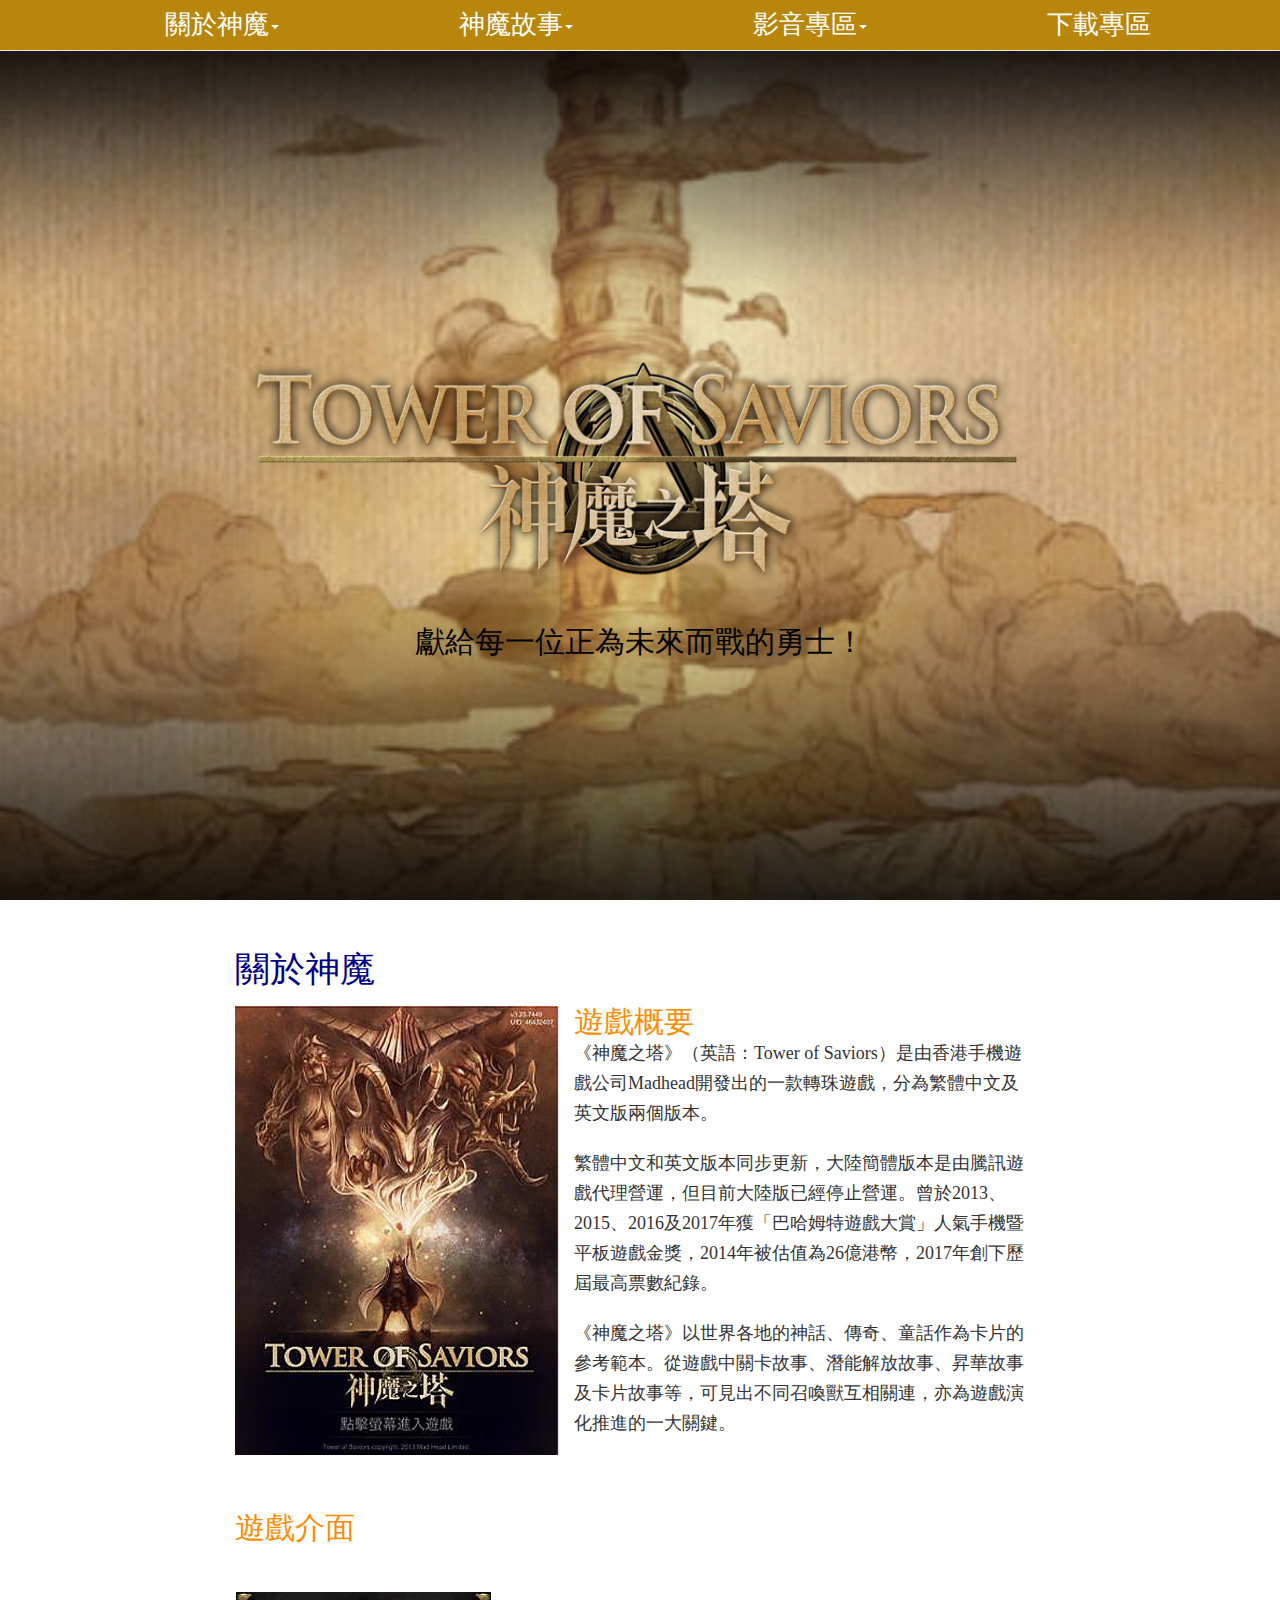
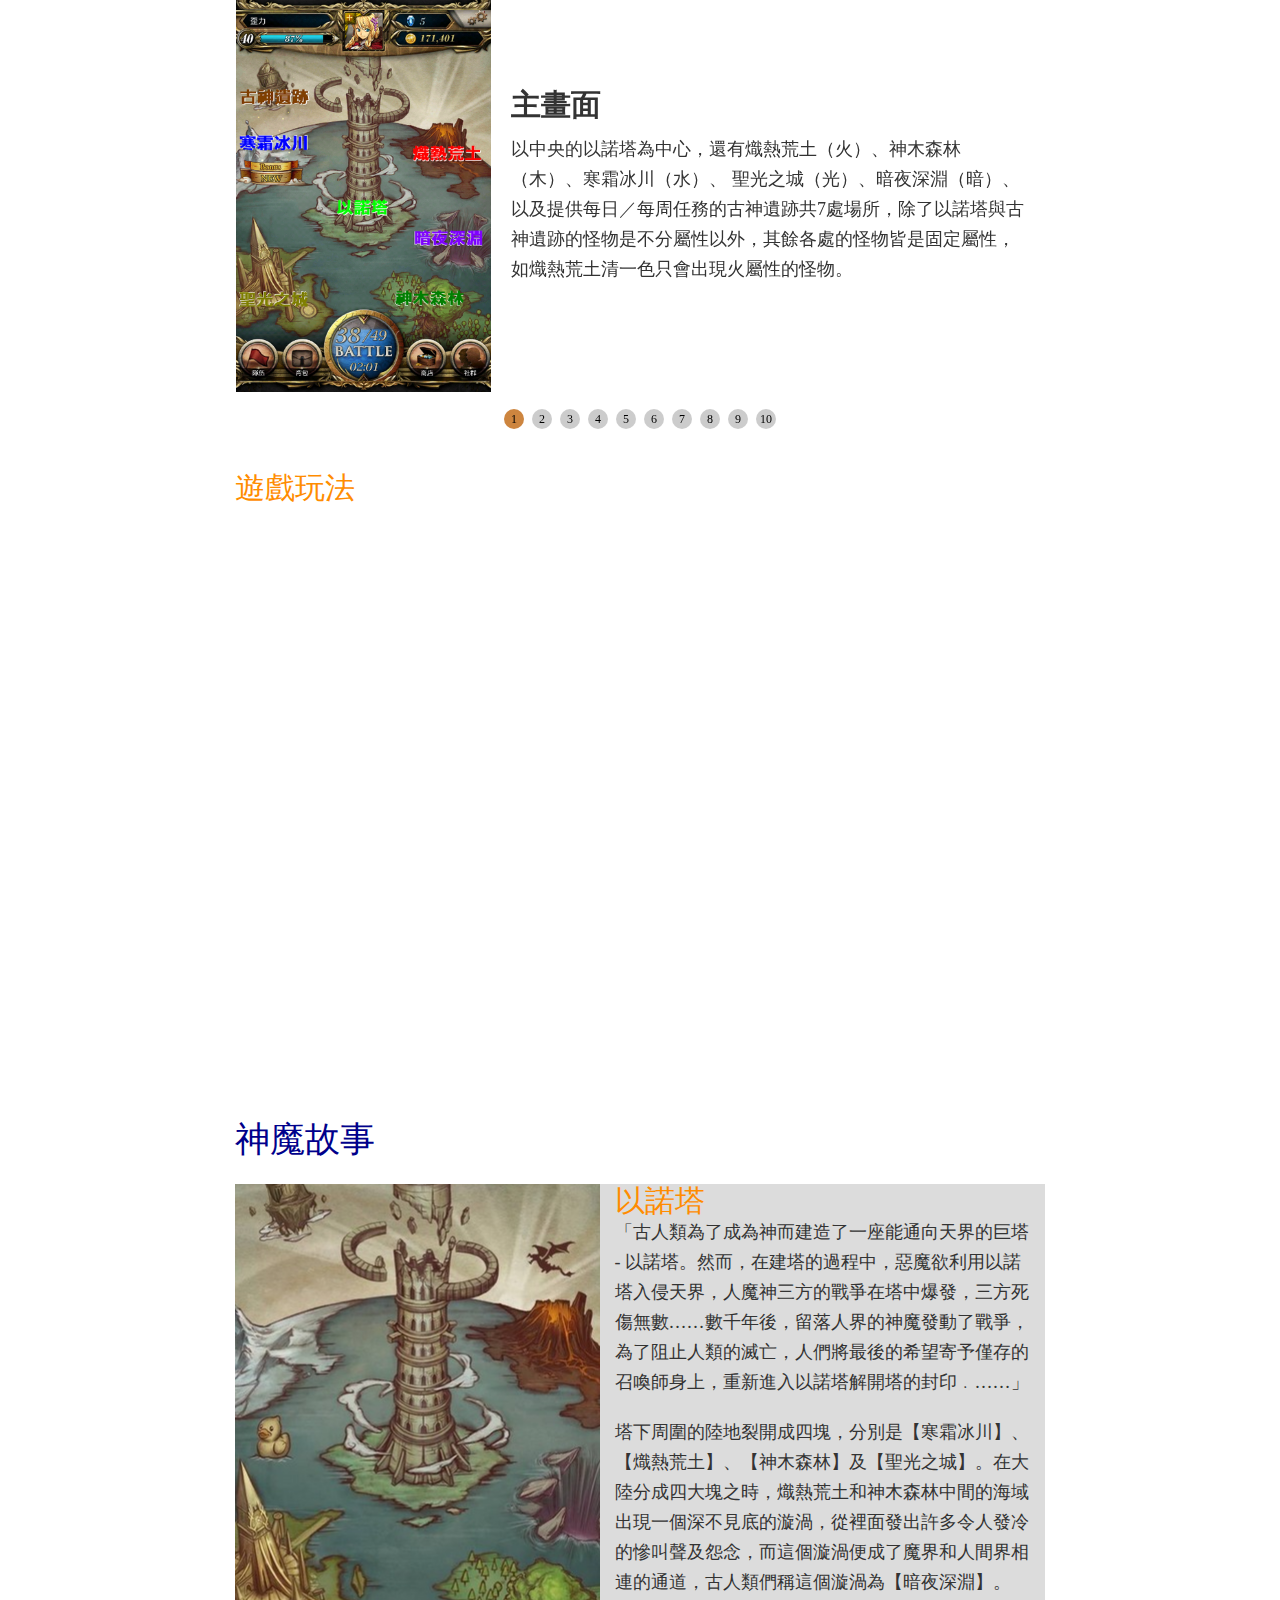
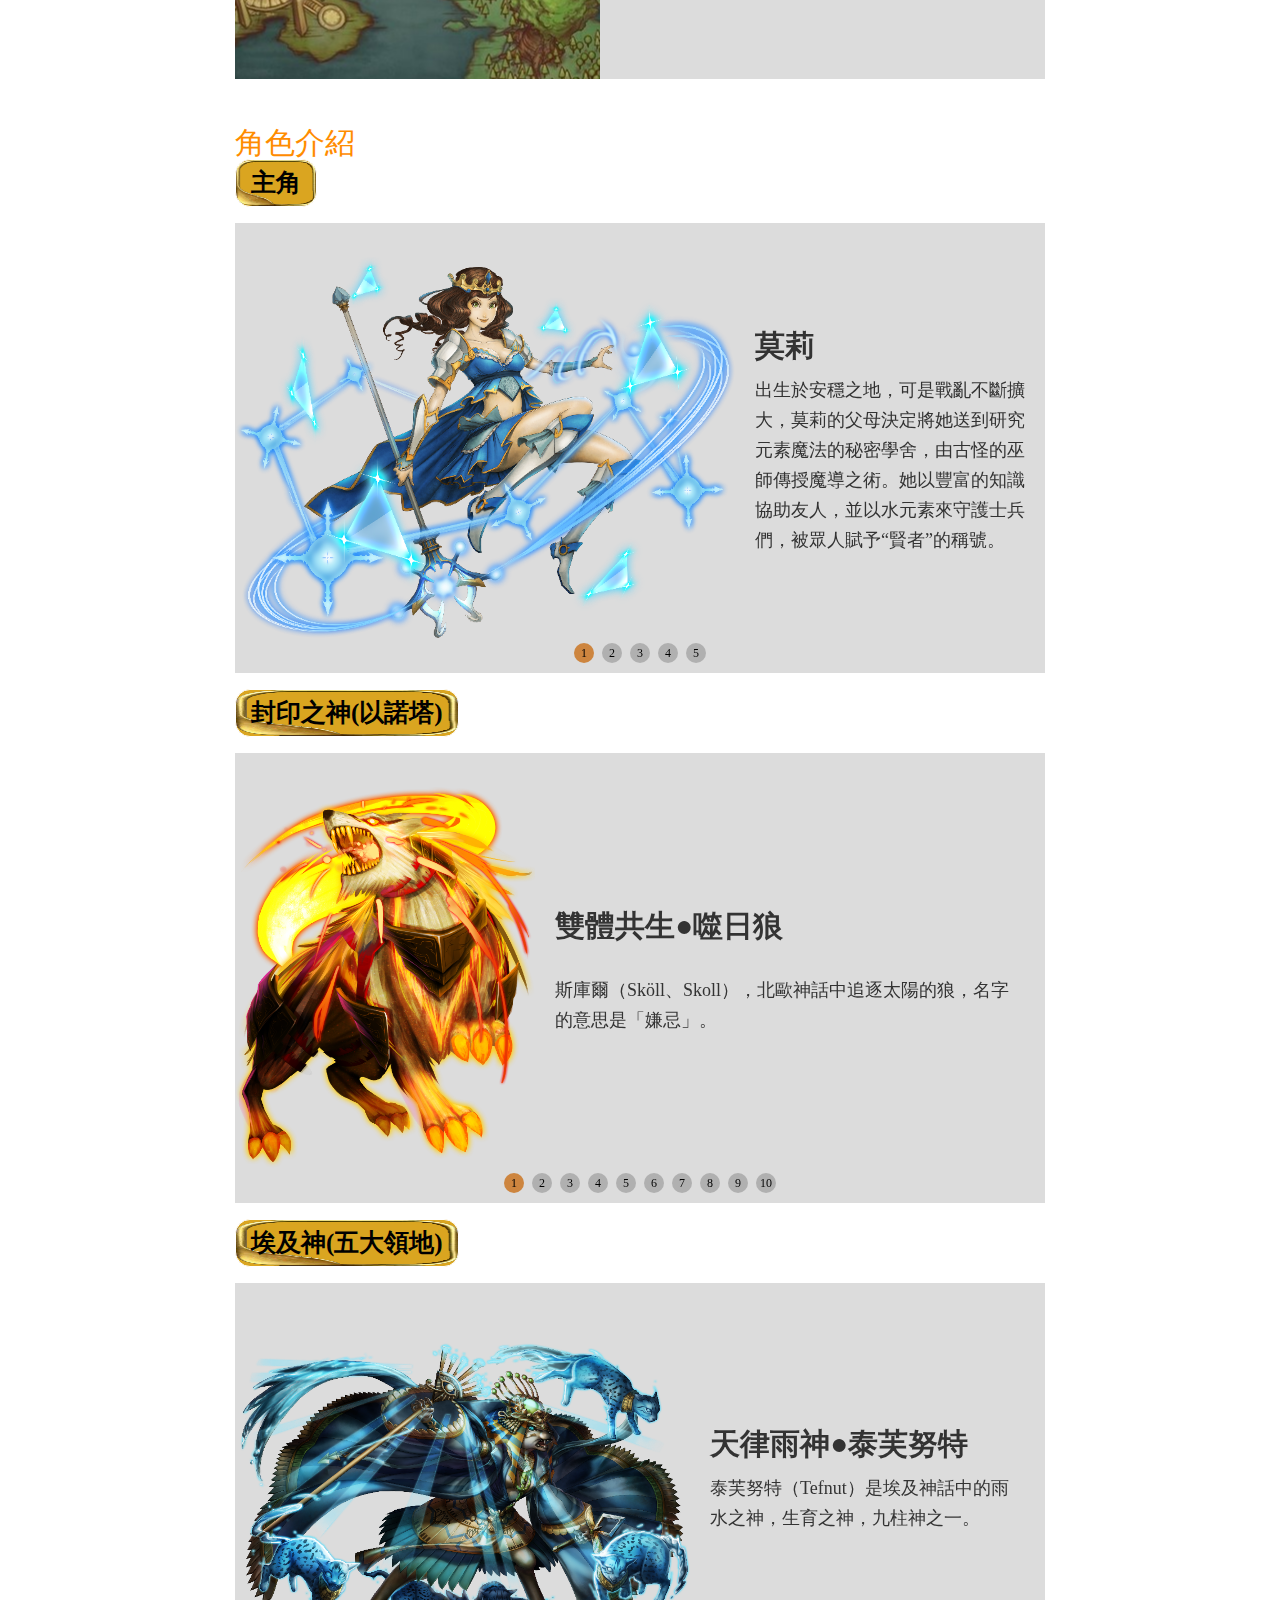
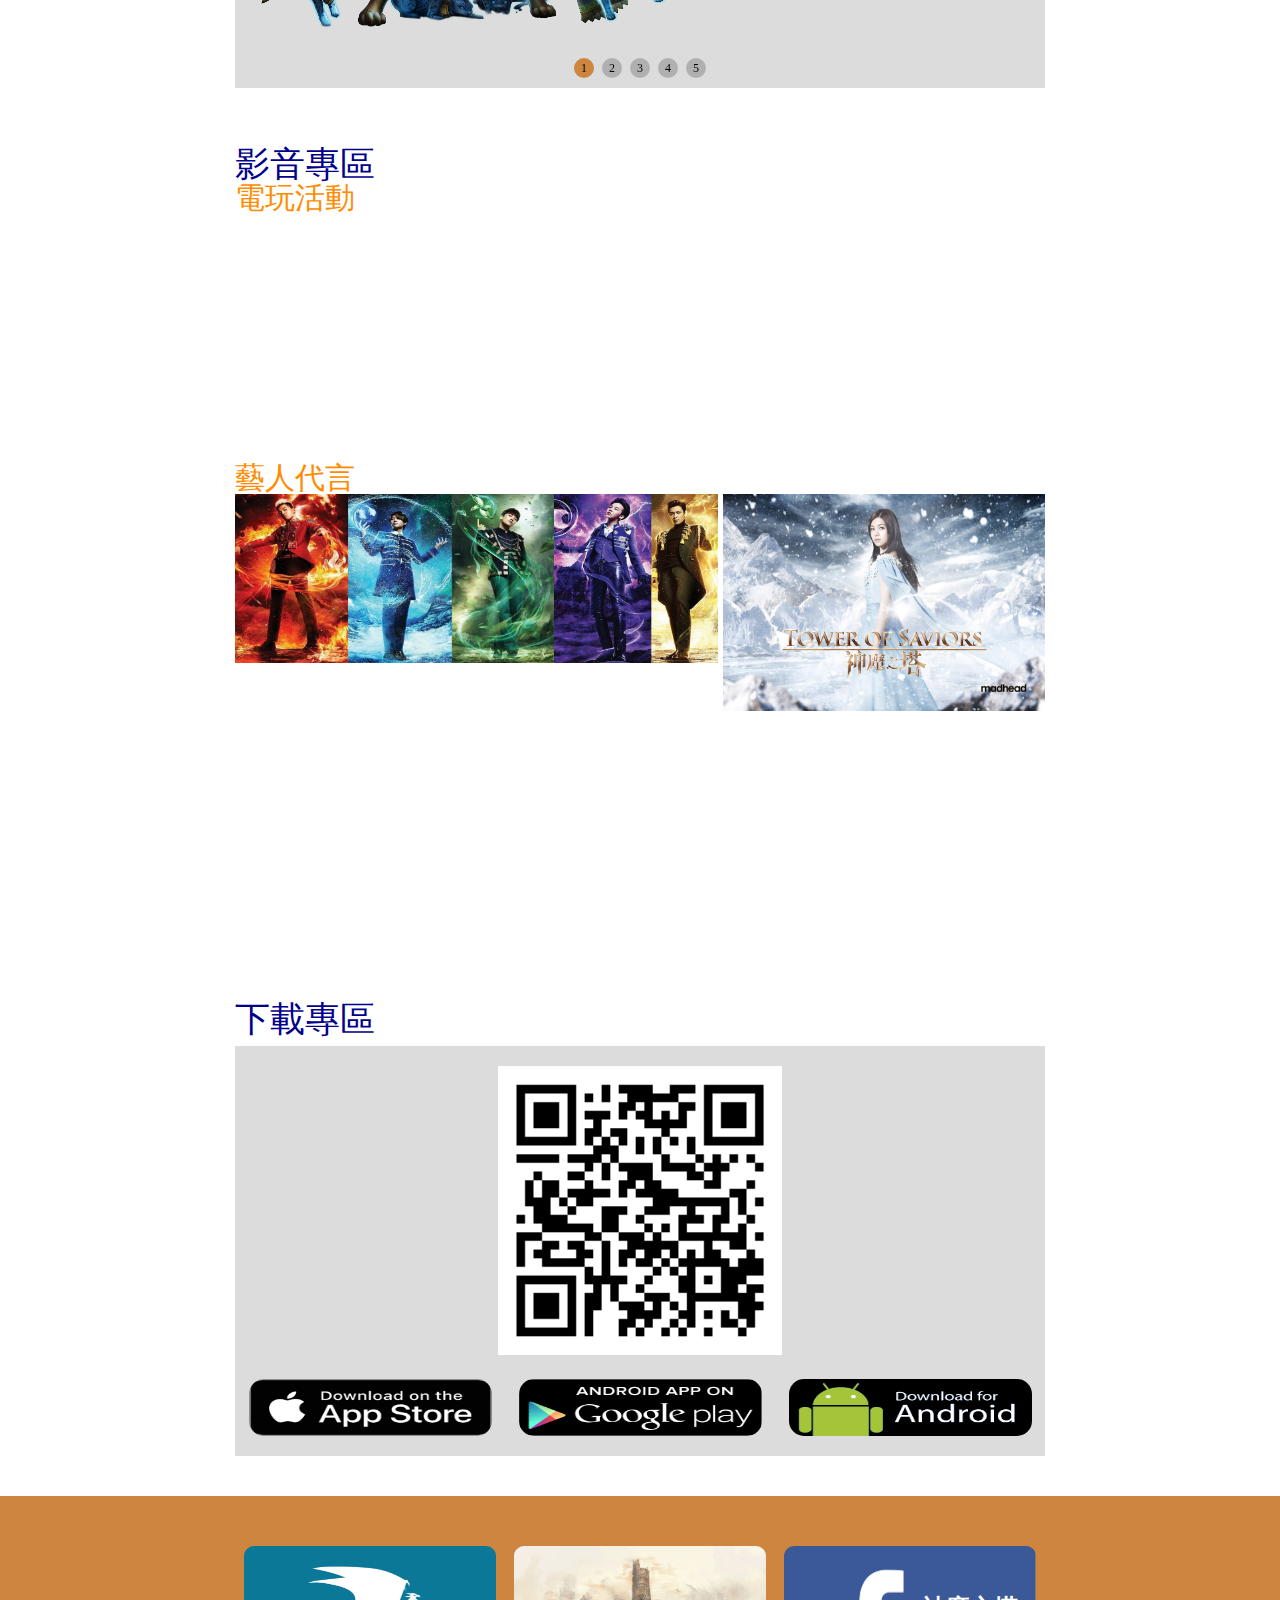
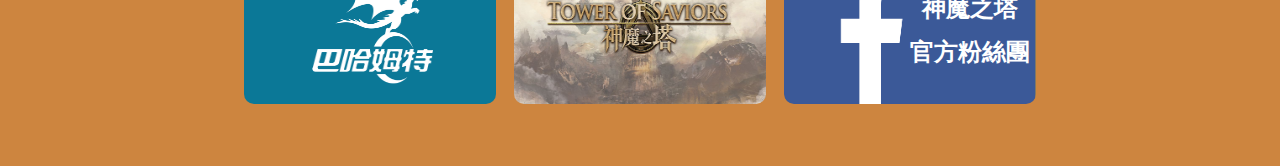
==== commit 977353db: "3" ====
--- a/index.html
+++ b/index.html
@@ -33,9 +33,9 @@
 		<div class="container"  >
 			<button type="button" class="navbar-toggle collapsed" data-toggle="collapse" data-target="#navbar" aria-expanded="false" aria-controls="navbar" style="float: left;">
 			  <span class="sr-only">Toggle navigation</span>
-			  <span class="icon-bar"></span>
-			  <span class="icon-bar"></span>
-			  <span class="icon-bar"></span>
+			  <span class="icon-bar" style="background-color: white;"></span>
+			  <span class="icon-bar" style="background-color: white;"></span>
+			  <span class="icon-bar" style="background-color: white;"></span>
 			</button>
 			
 		  </div>
@@ -51,7 +51,7 @@
 				</ul>
 			  </li>
 			  
-			  <li><a href="#" class="dropdown-toggle" data-toggle="dropdown" role="button" aria-haspopup="true" aria-expanded="false"style="color:white;">神魔故事<span class="caret"></span></a>
+			  <li class="active"><a href="#" class="dropdown-toggle" data-toggle="dropdown" role="button" aria-haspopup="true" aria-expanded="false"style="color:white;">神魔故事<span class="caret"></span></a>
 				<ul class="dropdown-menu"style="background-color: goldenrod;">
 				  <li><a href="#story">以諾塔</a></li>
 				  <li><a href="#character">角色介紹</a></li>
@@ -59,7 +59,7 @@
 				</ul>
 			  </li>
 			  
-			  <li class="dropdown">
+			  <li class="active">
 				<a href="#" class="dropdown-toggle" data-toggle="dropdown" role="button" aria-haspopup="true" aria-expanded="false"style="color:white;">影音專區<span class="caret"></span></a>
 				<ul class="dropdown-menu"style="background-color: goldenrod;">
 				  <li><a href="#studio">電玩活動</a></li>
@@ -369,9 +369,9 @@
 		<div class="main">
 			<h2 class="select">影音專區</h2>
 			<h3 id="game">電玩活動</h3>
-			<iframe width="273" height="205" src="https://www.youtube.com/embed/O_lbY_oiF90" frameborder="0" allow="autoplay; encrypted-media" allowfullscreen></iframe>
-			<iframe width="273" height="205" src="https://www.youtube.com/embed/o4ZrmIVWYS0" frameborder="0" allow="autoplay; encrypted-media" allowfullscreen></iframe>
-			<iframe width="273" height="205" src="https://www.youtube.com/embed/0hKYbUi5srM" frameborder="0" allow="autoplay; encrypted-media" allowfullscreen></iframe>	
+			<iframe width="258" height="205" src="https://www.youtube.com/embed/O_lbY_oiF90" frameborder="0" allow="autoplay; encrypted-media" allowfullscreen></iframe>
+			<iframe width="258" height="205" src="https://www.youtube.com/embed/o4ZrmIVWYS0" frameborder="0" allow="autoplay; encrypted-media" allowfullscreen></iframe>
+			<iframe width="258" height="205" src="https://www.youtube.com/embed/0hKYbUi5srM" frameborder="0" allow="autoplay; encrypted-media" allowfullscreen></iframe>	
 		</div>
 	</div>
 	<div id="adv">
@@ -381,13 +381,13 @@
 				<div class="b1">
 					<div class="pic5"></div>
 					<div class="video1">
-						<iframe width="494" height="315" src="https://www.youtube.com/embed/ImQLvc4jv9g" frameborder="0" allow="autoplay; encrypted-media" allowfullscreen></iframe>
+						<iframe width="464" height="312" src="https://www.youtube.com/embed/ImQLvc4jv9g" frameborder="0" allow="autoplay; encrypted-media" allowfullscreen></iframe>
 					</div>
 				</div>
 				<div class="b2">
 					<div class="pic6"></div>
 					<div class="video2">
-						<iframe width="328" height="266" src="https://www.youtube.com/embed/xdX0Ej0tnyI" frameborder="0" allow="autoplay; encrypted-media" allowfullscreen></iframe>
+						<iframe width="313" height="266" src="https://www.youtube.com/embed/xdX0Ej0tnyI" frameborder="0" allow="autoplay; encrypted-media" allowfullscreen></iframe>
 					</div>
 				</div>
 			</div>
--- a/main.css
+++ b/main.css
@@ -16,20 +16,21 @@
 	margin-bottom: 0;
 }
 .navbar-default .navbar-nav>.active>a, .navbar-default .navbar-nav>.active>a:focus, .navbar-default .navbar-nav>.active>a:hover {
-    color: #555;
+
     background-color: transparent;
 }
 .navbar-default .navbar-nav>.open>a, .navbar-default .navbar-nav>.open>a:focus, .navbar-default .navbar-nav>.open>a:hover {
-    color: #555;
+
     background-color: transparent;
 }
+
 .dropdown-menu {
 	width: 40px;
 	position: absolute;
     top: 100%;
     left: 50%;
 }
-.dropdown-menu  li a{
+.dropdown-menu  >ul>li >a{
 	color: white;
 }
 .dropdown-menu li a:hover{
@@ -44,6 +45,7 @@
 .navbar-header ul>li>ul>li a{
 	margin-left: 0;
 	text-align: center;
+	color: white;
 }
 .top {
     height: 100vh;
@@ -428,6 +430,14 @@
 	text-align: center;
 	
 }
+@media screen and(max-width: 767px){
+	.navbar-default .navbar-nav li a{
+		margin-left: 0;
+	}
+	.navbar-default .navbar-nav .open .dropdown-menu>li>a {
+		color:white;
+	}
+}
 @media screen and (max-width: 576px) {
 	.top h3 {
     text-align: center;
@@ -438,8 +448,15 @@
 		height: 15vh;
 		background-position: center;
 	}
-	.navbar-header ul li a{
+	.navbar-header ul li a {
+		margin-left: 0;
+	}
+.open .dropdown-menu>li>a{
+		text-align: left;
 		margin-left: 10px;
+	}
+	.navbar-default .navbar-nav .open .dropdown-menu>li>a {
+		color:white;
 	}
 	#about{
 		height: 125vh;
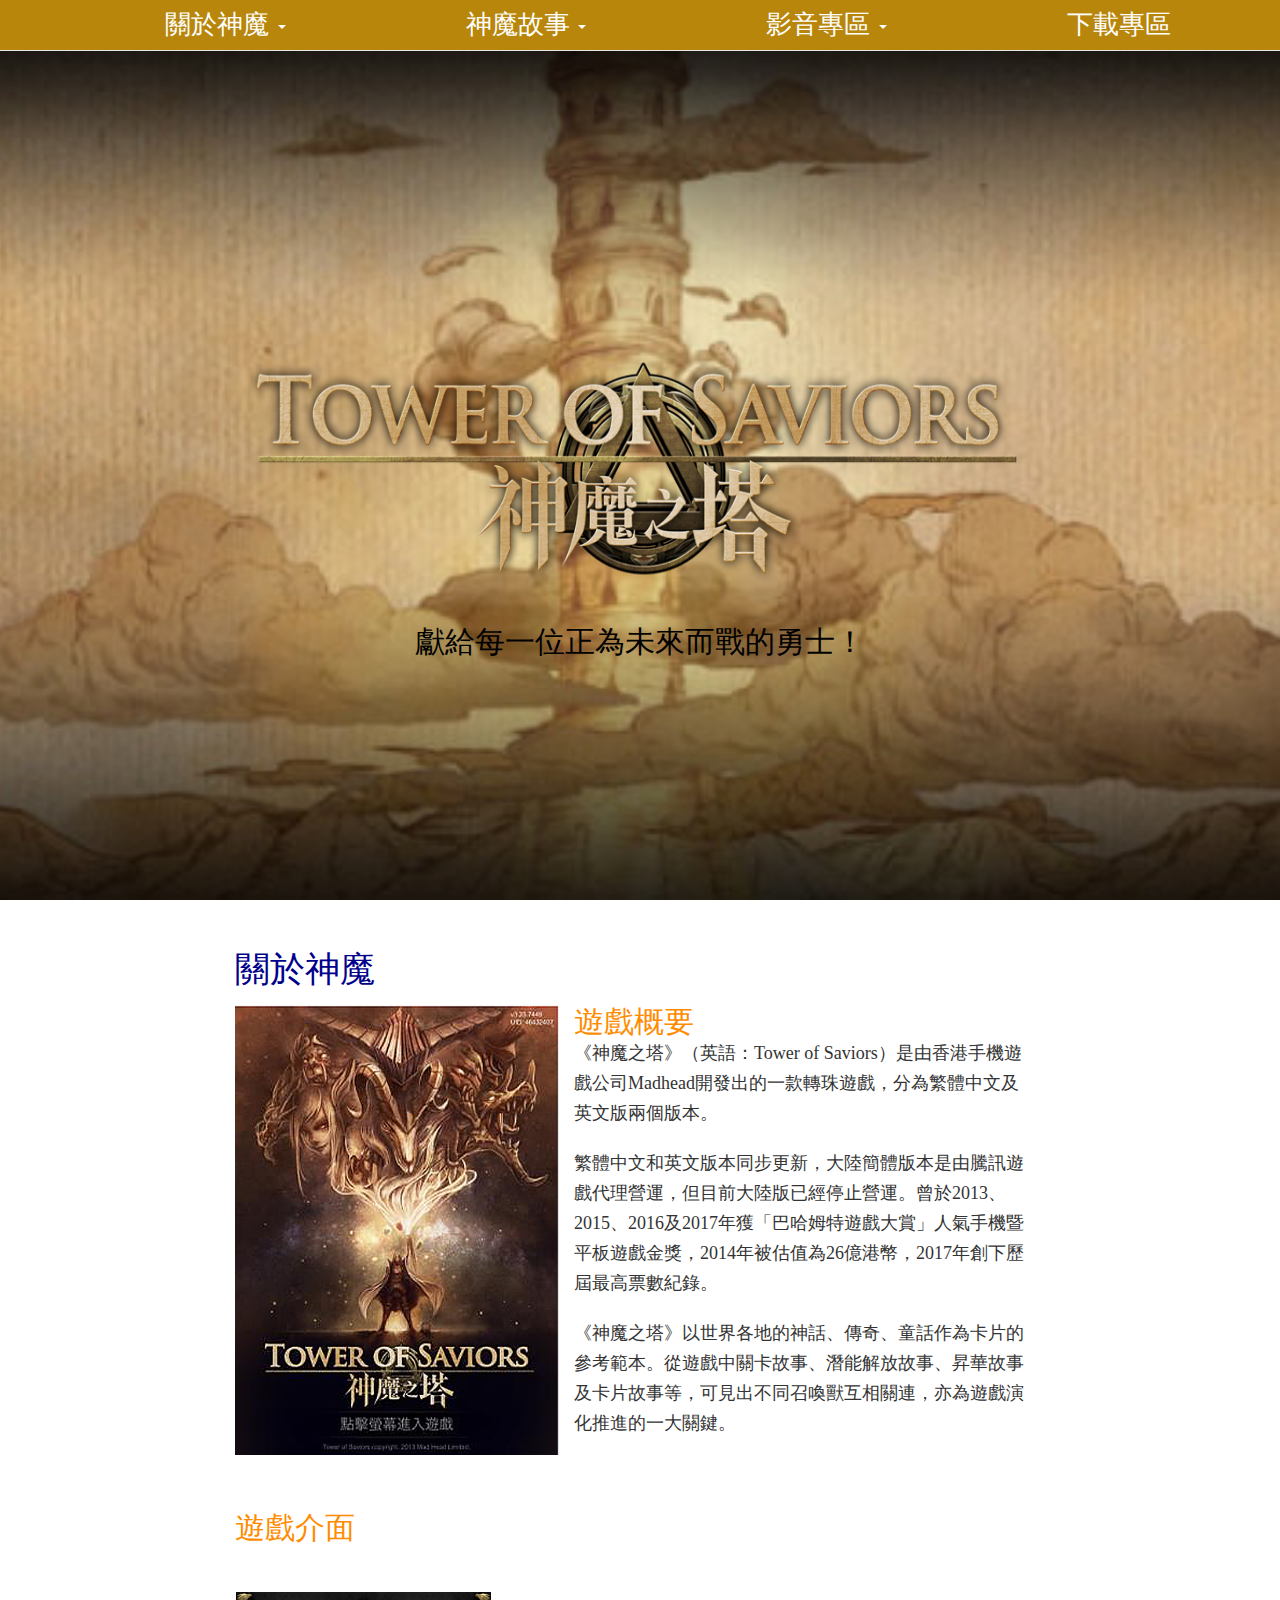
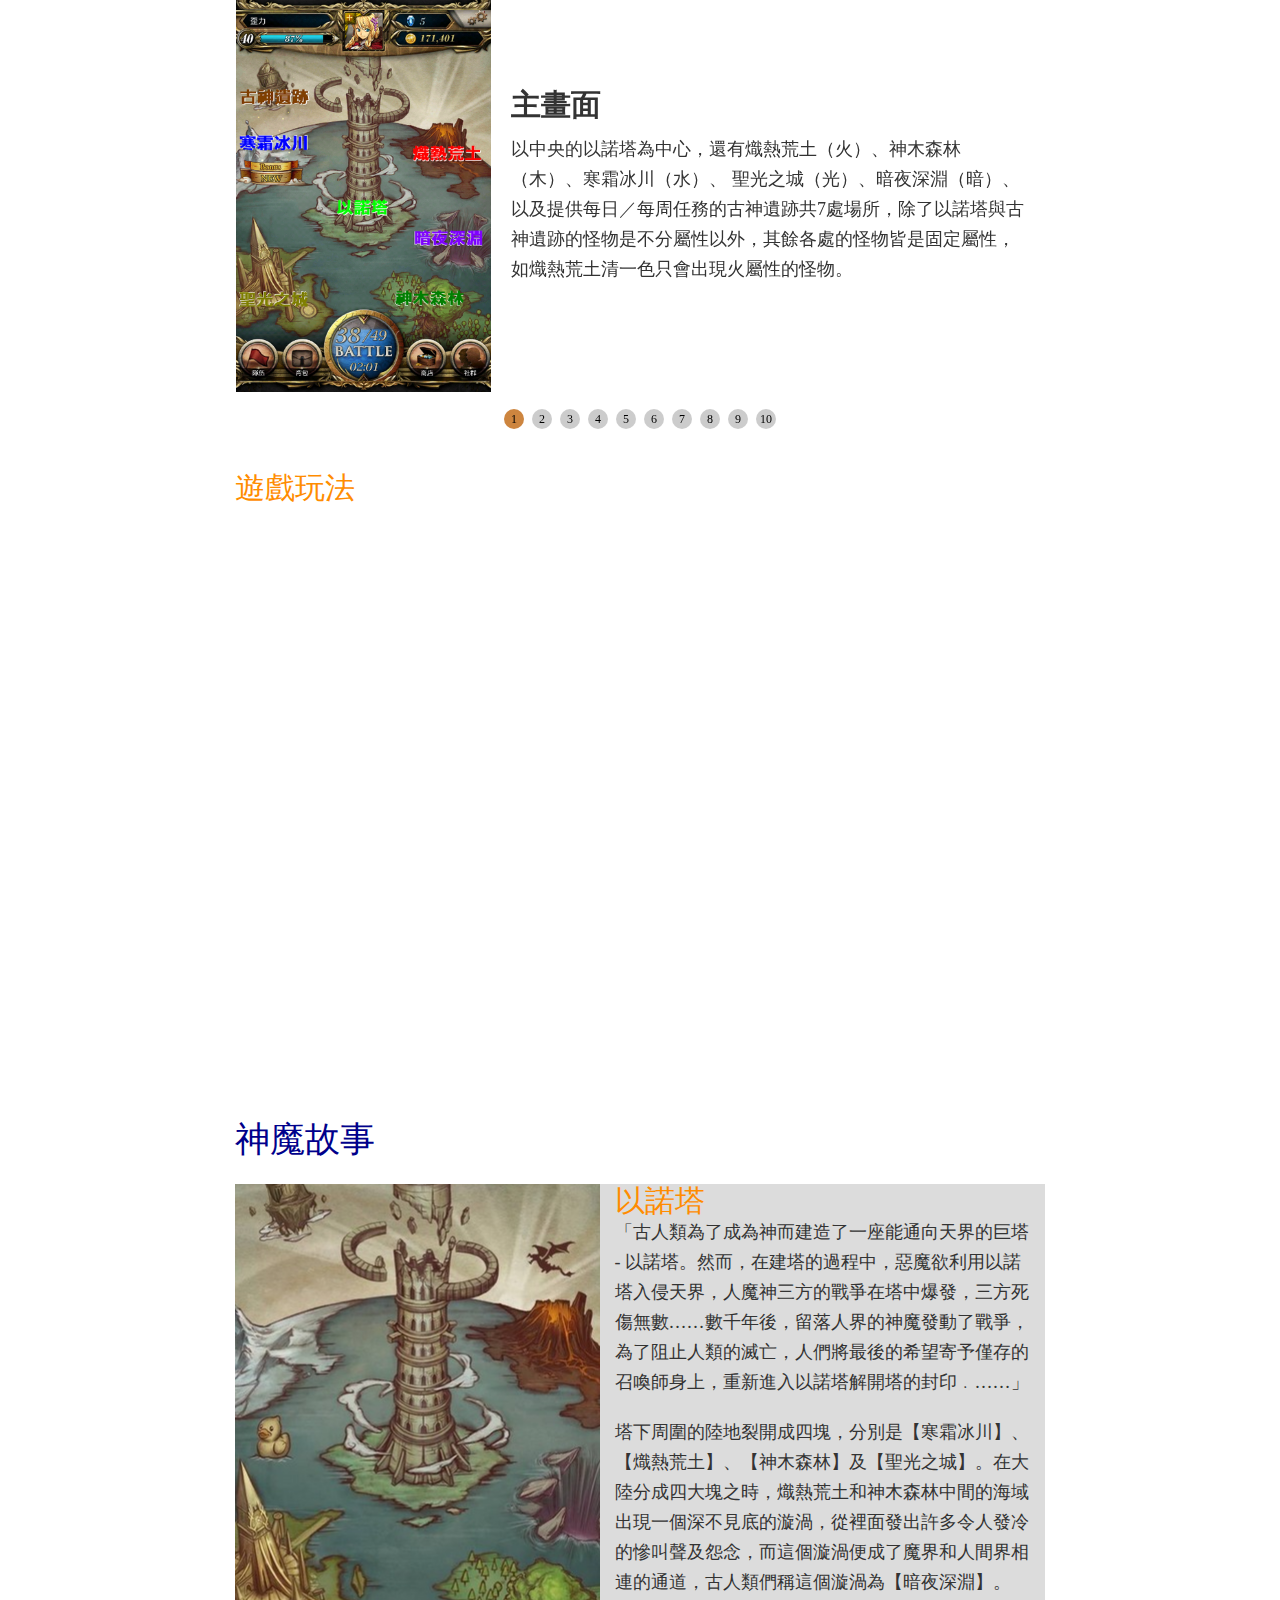
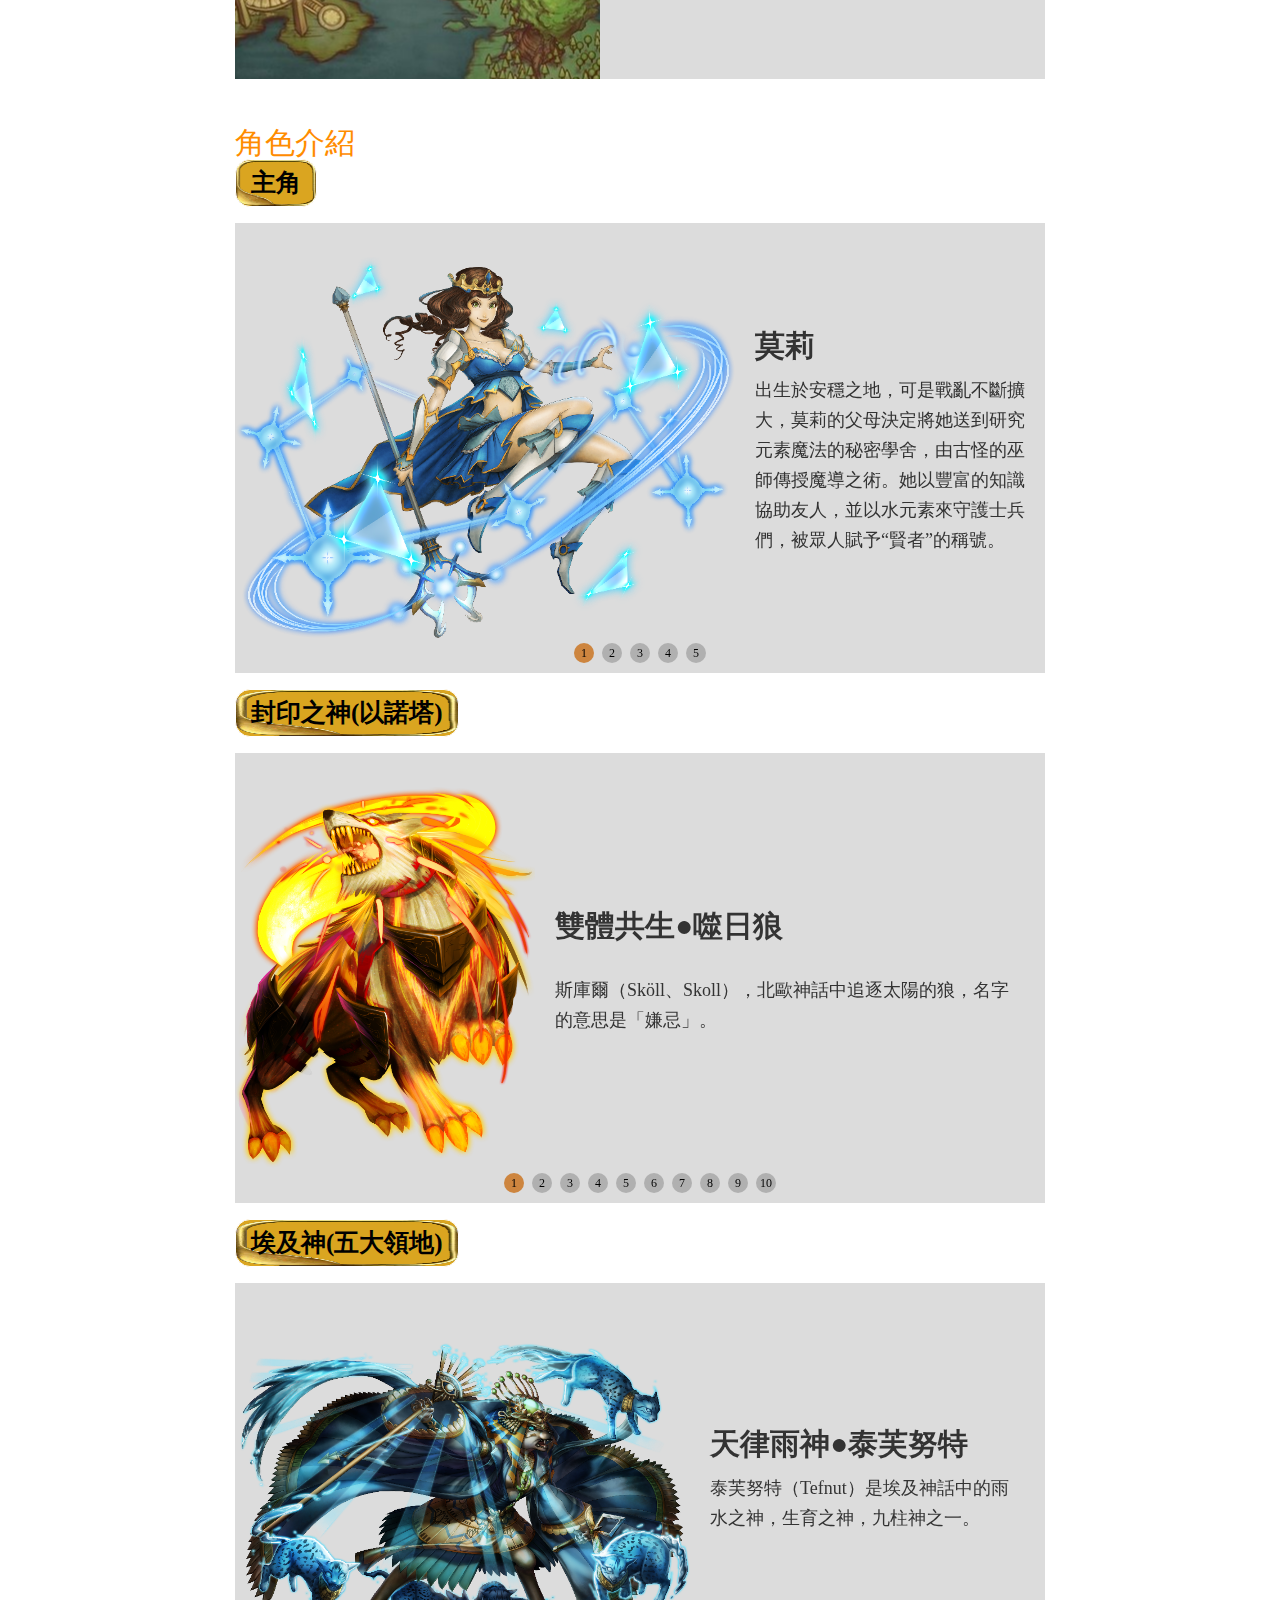
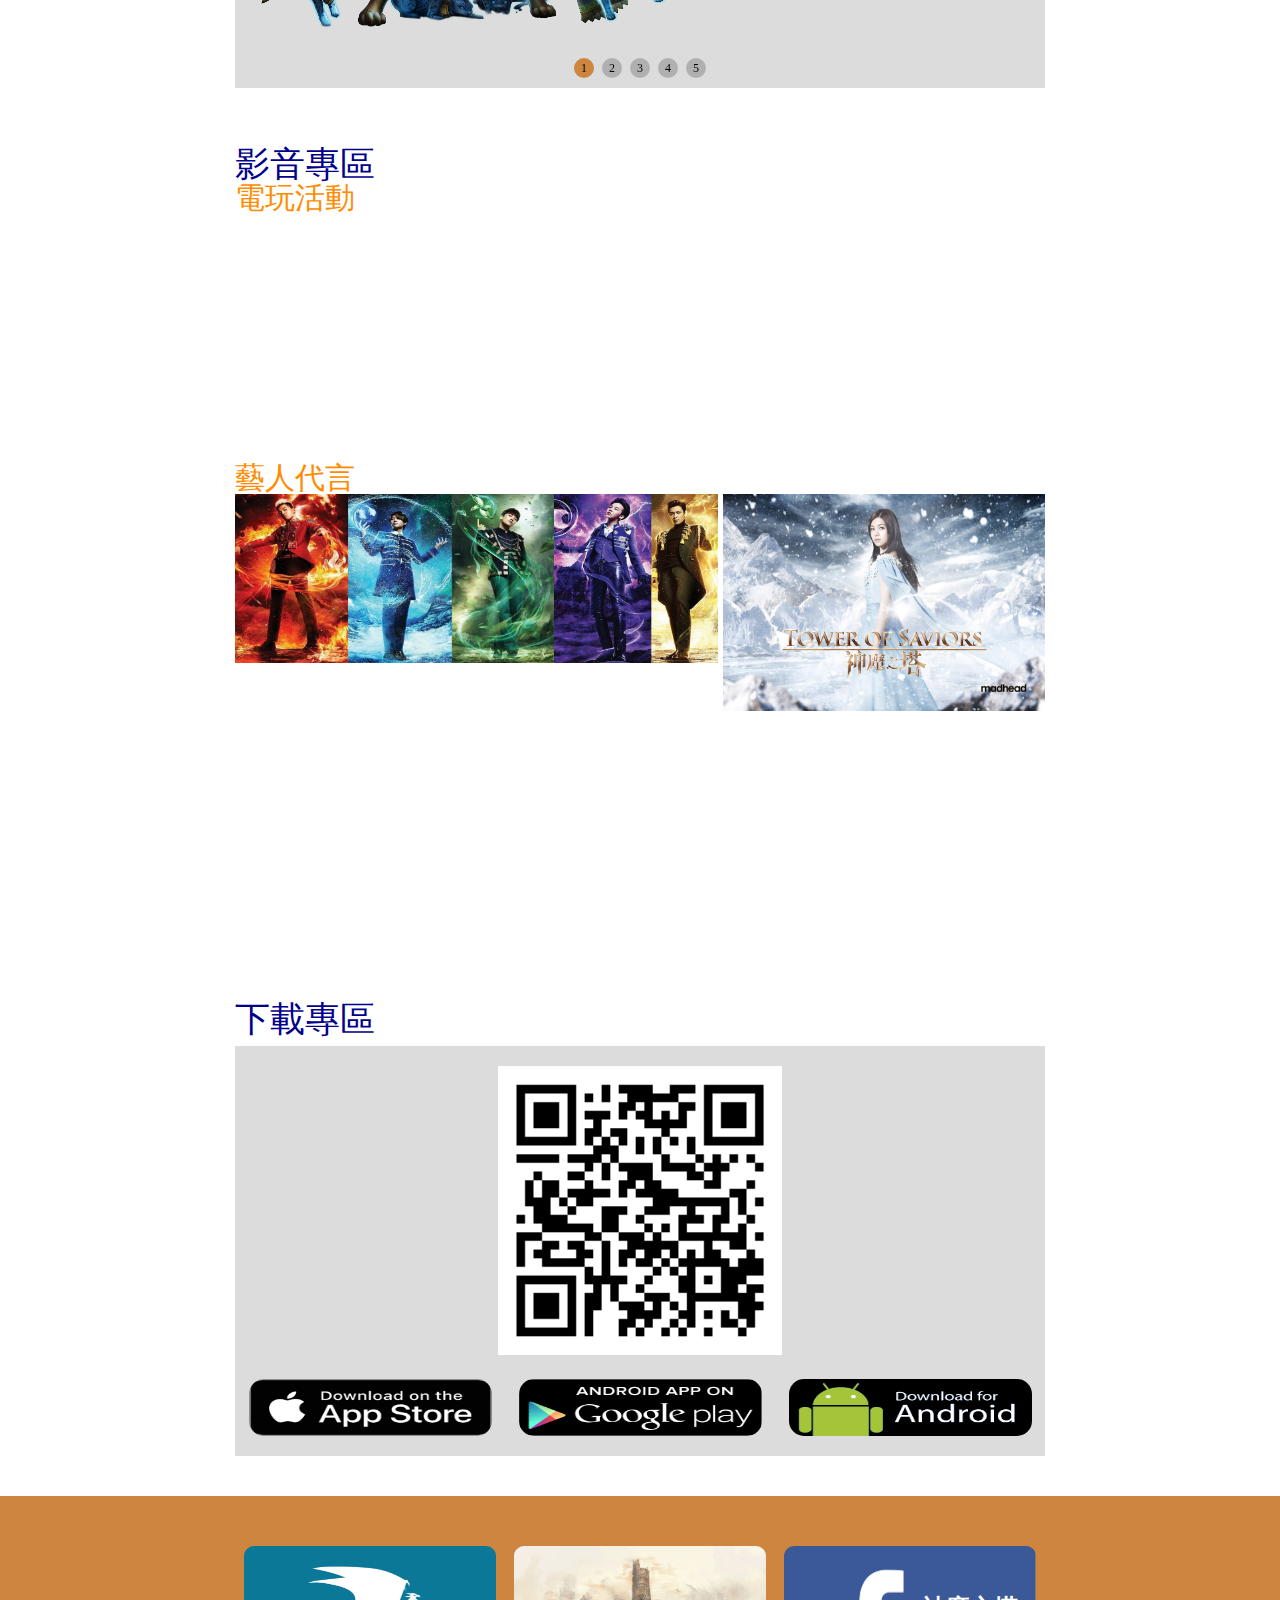
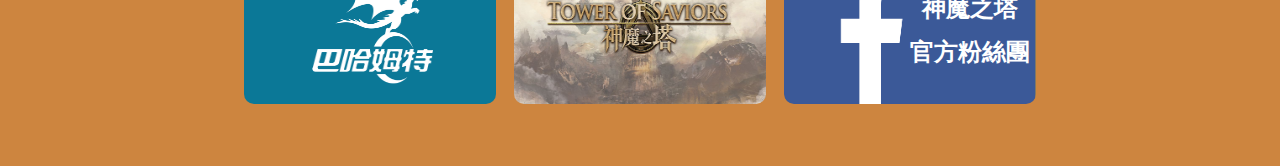
==== commit d9eb24bf: "3" ====
--- a/index.html
+++ b/index.html
@@ -1,84 +1,116 @@
 <!DOCTYPE html>
 <html>
+
 <head>
 	<meta charset="utf-8">
 	<meta name="viewport" content="width=device-width, initial-scale=1.0, minimum-scale=1, maximum-scale=1">
 	<meta http-equiv="X-UA-Compatible" content="IE=edge">
-	<title></title>
-	
+	<title>神魔之塔(Tower Of Saviors)</title>
+	<link rel="shortcut icon" href="tower/favicon.ico" type="image/x-icon">
 	<link rel="stylesheet" href="swiper-4.2.6/dist/css/swiper.min.css">
 
 	<!-- Bootstrap core CSS -->
-    <link href="bootstrap-3.3.7/dist/css/bootstrap.min.css" rel="stylesheet">
-
-    <!-- IE10 viewport hack for Surface/desktop Windows 8 bug -->
-    <link href="bootstrap-3.3.7/docs/assets/css/ie10-viewport-bug-workaround.css" rel="stylesheet">
-
-    <!-- Just for debugging purposes. Don't actually copy these 2 lines! -->
-    <!--[if lt IE 9]><script src="../../assets/js/ie8-responsive-file-warning.js"></script><![endif]-->
-    <script src="bootstrap-3.3.7/docs/assets/js/ie-emulation-modes-warning.js"></script>
-
-    <!-- HTML5 shim and Respond.js for IE8 support of HTML5 elements and media queries -->
-    <!--[if lt IE 9]>
+	<link href="bootstrap-3.3.7/dist/css/bootstrap.min.css" rel="stylesheet">
+
+	<!-- IE10 viewport hack for Surface/desktop Windows 8 bug -->
+	<link href="bootstrap-3.3.7/docs/assets/css/ie10-viewport-bug-workaround.css" rel="stylesheet">
+
+	<!-- Just for debugging purposes. Don't actually copy these 2 lines! -->
+	<!--[if lt IE 9]><script src="../../assets/js/ie8-responsive-file-warning.js"></script><![endif]-->
+	<script src="bootstrap-3.3.7/docs/assets/js/ie-emulation-modes-warning.js"></script>
+
+	<!-- HTML5 shim and Respond.js for IE8 support of HTML5 elements and media queries -->
+	<!--[if lt IE 9]>
       <script src="https://oss.maxcdn.com/html5shiv/3.7.3/html5shiv.min.js"></script>
       <script src="https://oss.maxcdn.com/respond/1.4.2/respond.min.js"></script>
 		<![endif]-->
-			<link rel="stylesheet" href="main.css">
+	<link rel="stylesheet" href="main.css">
 </head>
+
 <body>
 	<button onclick="topFunction()" id="myBtn" title="Go to top">
 		<div class="tre"></div>
 	</button>
+
 	<nav class="navbar navbar-default navbar-static-top" style="background-color: darkgoldenrod;">
-		<div class="container"  >
-			<button type="button" class="navbar-toggle collapsed" data-toggle="collapse" data-target="#navbar" aria-expanded="false" aria-controls="navbar" style="float: left;">
-			  <span class="sr-only">Toggle navigation</span>
-			  <span class="icon-bar" style="background-color: white;"></span>
-			  <span class="icon-bar" style="background-color: white;"></span>
-			  <span class="icon-bar" style="background-color: white;"></span>
+		<div class="container">
+			<button type="button" class="navbar-toggle collapsed" data-toggle="collapse" data-target="#navbar" aria-expanded="false"
+			 aria-controls="navbar" style="float: left;">
+				<span class="sr-only">Toggle navigation</span>
+				<span class="icon-bar" style="background-color: white;"></span>
+				<span class="icon-bar" style="background-color: white;"></span>
+				<span class="icon-bar" style="background-color: white;"></span>
 			</button>
-			
-		  </div>
-		  <div class="navbar-header" >
-			<div id="navbar" class="navbar-collapse collapse"  >
-			<ul class="nav navbar-nav" >
-			  <li class="active"><a href="#"class="dropdown-toggle" data-toggle="dropdown" role="button" aria-haspopup="true" aria-expanded="false"style="color:white;">關於神魔<span class="caret"></span></a>
-				<ul class="dropdown-menu"style="background-color: goldenrod;">
-				  <li><a href="#about">遊戲概況</a></li>
-				  <li><a href="#frame">遊戲介面</a></li>
-				  <li><a href="#play">遊戲玩法</a></li>
-				  
+
+		</div>
+		<div class="navbar-header">
+			<div id="navbar" class="navbar-collapse collapse">
+				<ul class="nav navbar-nav">
+					<li class="active">
+						<a href="#" class="dropdown-toggle" data-toggle="dropdown" role="button" aria-haspopup="true" aria-expanded="false"
+						 style="color:white;">關於神魔
+							<span class="caret"></span>
+						</a>
+						<ul class="dropdown-menu" style="background-color: goldenrod;">
+							<li>
+								<a href="#about">遊戲概況</a>
+							</li>
+							<li>
+								<a href="#frame">遊戲介面</a>
+							</li>
+							<li>
+								<a href="#play">遊戲玩法</a>
+							</li>
+
+						</ul>
+					</li>
+
+					<li class="active">
+						<a href="#" class="dropdown-toggle" data-toggle="dropdown" role="button" aria-haspopup="true" aria-expanded="false"
+						 style="color:white;">神魔故事
+							<span class="caret"></span>
+						</a>
+						<ul class="dropdown-menu" style="background-color: goldenrod;">
+							<li>
+								<a href="#story">以諾塔</a>
+							</li>
+							<li>
+								<a href="#character">角色介紹</a>
+							</li>
+
+						</ul>
+					</li>
+
+					<li class="active">
+						<a href="#" class="dropdown-toggle" data-toggle="dropdown" role="button" aria-haspopup="true" aria-expanded="false" style="color:white;">影音專區
+							<span class="caret"></span>
+						</a>
+						<ul class="dropdown-menu" style="background-color: goldenrod;">
+							<li>
+								<a href="#studio">電玩活動</a>
+							</li>
+							<li>
+								<a href="#adv">藝人代言</a>
+							</li>
+
+						</ul>
+						<li>
+							<a href="#download" style="color:white;">下載專區</a>
+						</li>
+					</li>
 				</ul>
-			  </li>
-			  
-			  <li class="active"><a href="#" class="dropdown-toggle" data-toggle="dropdown" role="button" aria-haspopup="true" aria-expanded="false"style="color:white;">神魔故事<span class="caret"></span></a>
-				<ul class="dropdown-menu"style="background-color: goldenrod;">
-				  <li><a href="#story">以諾塔</a></li>
-				  <li><a href="#character">角色介紹</a></li>
-				  
-				</ul>
-			  </li>
-			  
-			  <li class="active">
-				<a href="#" class="dropdown-toggle" data-toggle="dropdown" role="button" aria-haspopup="true" aria-expanded="false"style="color:white;">影音專區<span class="caret"></span></a>
-				<ul class="dropdown-menu"style="background-color: goldenrod;">
-				  <li><a href="#studio">電玩活動</a></li>
-				  <li><a href="#adv">藝人代言</a></li>
-				  
-				</ul>
-				<li><a href="#download"style="color:white;">下載專區</a></li>
-			  </li>
-			</ul>
-			
-		  </div><!--/.nav-collapse -->
-		</div>
-	  </nav>
-  
+
+			</div>
+			<!--/.nav-collapse -->
+		</div>
+	</nav>
+
 	<div class="top">
-	
 		<div class="main">
 			<div class="block"></div>
-			<h3 style="color: black;"></b>獻給每一位正為未來而戰的勇士！</b></h3>
+			<h3 style="color: black;">
+				</b>獻給每一位正為未來而戰的勇士！</b>
+			</h3>
 		</div>
 	</div>
 
@@ -101,110 +133,187 @@
 			</div>
 		</div>
 	</div>
+
 	<br>
+
 	<div id="frame">
 		<div class="main">
 			<h3>遊戲介面</h3>
 			<div class="block">
-					<div class="swiper-container">
-				<div class="swiper-wrapper">
-					<div class="swiper-slide">
-					  <div class="pic1"><img src="information/03-photo/frame/mon/主畫面.png" alt="" width="255" height="400"></div>
-					  <div class="text"><p><b>主畫面</b></p><p>以中央的以諾塔為中心，還有熾熱荒土（火）、神木森林（木）、寒霜冰川（水）、 聖光之城（光）、暗夜深淵（暗）、以及提供每日／每周任務的古神遺跡共7處場所，除了以諾塔與古神遺跡的怪物是不分屬性以外，其餘各處的怪物皆是固定屬性，如熾熱荒土清一色只會出現火屬性的怪物。</p></div>
+				<div class="swiper-container">
+					<div class="swiper-wrapper">
+						<div class="swiper-slide">
+							<div class="pic1">
+								<img src="information/03-photo/frame/mon/主畫面.png" alt="" width="255" height="400">
+							</div>
+							<div class="text">
+								<p>
+									<b>主畫面</b>
+								</p>
+								<p>以中央的以諾塔為中心，還有熾熱荒土（火）、神木森林（木）、寒霜冰川（水）、 聖光之城（光）、暗夜深淵（暗）、以及提供每日／每周任務的古神遺跡共7處場所，除了以諾塔與古神遺跡的怪物是不分屬性以外，其餘各處的怪物皆是固定屬性，如熾熱荒土清一色只會出現火屬性的怪物。</p>
+							</div>
+						</div>
+						<div class="swiper-slide">
+							<div class="pic2">
+								<img src="information/03-photo/frame/mon/第八封印.jpg" alt="" width="255" height="400">
+							</div>
+							<div class="text">
+								<p>
+									<b>
+										<p>以諾塔(第八封印)</b>
+									</p>
+									<p>通過法則女神的考驗後，便可藉由天梯通往天神的世界，當中有天門長廊、淨水幻泉、星雲神壇、嗜血淵獄、迷鎖門廊、聖城尼比魯和虛影世界。裡面關卡的故事都在述說天神的過去，不像個陸地都是清一色的怪物。</p>
+							</div>
+						</div>
+						<div class="swiper-slide">
+							<div class="pic3">
+								<img src="information/03-photo/frame/mon/第九封印.JPG" alt="" width="255" height="400">
+							</div>
+							<div class="text">
+								<p>
+									<b>以諾塔(第九封印)</b>
+								</p>
+								<p>到達天界的聖城後，便可進入渾沌空間，其中有空幻大堂、聖殿傳送陣和神域大殿，其中以渾沌原始神卡厄斯為混沌之主。</p>
+							</div>
+						</div>
+						<div class="swiper-slide">
+							<div class="pic4">
+								<img src="information/03-photo/frame/mon/隊伍.jpg" alt="" width="255" height="400">
+							</div>
+							<div class="text">
+								<p>
+									<b>隊伍</b>
+								</p>
+								<p>在組成隊伍的時候，如果不想要現在的組合，可以按下此按鈕，隊員會清除，即可重新安排新隊伍。隊伍的數量，最多可以安排五隊，但一次上場只能"一隊"。可以依自己喜好去設定幾個比較常用的隊伍，隨時方便切換。［等級１：１個隊伍、等級１０：２個隊伍、等級２０：３個隊伍、等級３０：４個隊伍、等級４０：５個隊伍...依此類推。</p>
+								<br>
+								<p>第一個位置，是隊長的位置，隊長技在下方。［選擇隊長，最好優先選擇可以讓整個隊伍都能配合隊長技，舉個例子，假如我今天是黑狗當隊長！他的技能是"獸類２.５倍攻擊"，我把隊員都選擇:人類或著其他種族［非獸類］，那是沒辦法增加攻擊］；編輯隊伍，點進去！可以一次選５個隊員，第一個則是(Ｌｅａｄｅｒ)隊長！</p>
+							</div>
+						</div>
+						<div class="swiper-slide">
+							<div class="pic5">
+								<img src="information/03-photo/frame/mon/背包.jpg" alt="" width="255" height="400">
+							</div>
+							<div class="text">
+								<p>
+									<b>背包</b>
+								</p>
+								<p>分類選項：可以依照個人喜好去調整，可以稍微試試看，排版會不一樣喔　^_^! 代表: 會出現在左上角第一個位置，當切換分類選項，依然不變喔!! 我的最愛:可以把魔法石抽到的卡片，加入到『我的最愛』就不會把重要卡片給強化或售出了。
+									屬性:可以直接透過，左上角識別 卡片的屬性。右上方的框框為[背包現有卡片數量/背包最大容量]</p>
+								<br>
+								<p>［藍色兩條水：水、紅色三條：火、綠色四片葉子：木、黃色十字：光、紫色月亮：暗］ ［水剋火、火剋木、木剋水］、［光暗相剋］
+								</p>
+								<br>
+								<p>EX:［ 自己的水屬卡攻擊火屬性的怪物，攻擊:10000。但因為水剋火，所以乘上1.5倍 = 15000； 但火屬卡攻擊水屬性的怪物，攻擊力一樣10000。但被反剋，攻擊力必須 減半 = 5000 ! ］
+									<p></p>
+							</div>
+						</div>
+						<div class="swiper-slide">
+							<div class="pic6">
+								<img src="information/03-photo/frame/mon/商店.jpg" alt="" width="255" height="400">
+							</div>
+							<div class="text">
+								<p>
+									<b>商店</b>
+								</p>
+								<p>神魔的商店並沒有販售所謂的『卡片』，只有『魔法石』。購買魔法石，可以自行運用在:擴充背包、增加好友、復活接關、抽卡片、回復體力</p>
+							</div>
+						</div>
+						<div class="swiper-slide">
+							<div class="pic7">
+								<img src="information/03-photo/frame/mon/社群.jpg" alt="" width="255" height="400">
+							</div>
+							<div class="text">
+								<p>
+									<b>社群</b>
+								</p>
+								<p>可以拓展自己的社交圈，通常以公會和朋友為主。但有時候會透過社群介面進入討伐戰、競技場、多人遊玩...等。另外，可以藉由社群當中的獎賞領取獎勵。</p>
+							</div>
+						</div>
+						<div class="swiper-slide">
+							<div class="pic8">
+								<img src="information/03-photo/frame/mon/設定(上).jpg" alt="" width="255" height="400">
+							</div>
+							<div class="text">
+								<p>
+									<b>設定(上)</b>
+								</p>
+								<p>在遊戲大廳，右上角有兩顆［齒輪］，點進去後會看到此畫面。</p>
+								<br>
+								<p>遊戲公告：主要是官方提供的『活動資訊』，『每日緊急靈魂時任務的時間』，『登入天數』，還有你『幫助過多少朋友或冒險者［不認識的］，『封印卡加倍活動』 ，『特別任務』［ＥＸ：每週任務和本週任務］；設定：可以調整『音量』、『音效』、『技能確認』、『提示通知』、『發佈到社交網路』；綁定帳戶：可透過臉書、推特和微博　等三種平台綁定帳戶，可透過社交平台，從別的手機或電腦登入自己的帳號。［已綁定］的話，不會再出現此選項！
+								</p>
+							</div>
+						</div>
+						<div class="swiper-slide">
+							<div class="pic9">
+								<img src="information/03-photo/frame/mon/設定(下).jpg" alt="" width="255" height="400">
+							</div>
+							<div class="text">
+								<p>
+									<b>設定(下)</b>
+								</p>
+								<p>繼續介紹設定，排行榜：可查閱每週任務"高級＆超級"的人，自己必須要『成功』通關，才能參考別人的『完整』隊伍，不然頂多看到回合數和傷害。更改名字：大廳左上角的名字，可由這裡更改，沒有限次數。聯絡我們:透過此功能，可傳遞訊息到客服中心，包含申訴和Q&A都可以，但由於遊戲公司在香港，所以盡量減少使用會比較好。</p>
+							</div>
+						</div>
+						<div class="swiper-slide">
+							<div class="pic10">
+								<img src="information/03-photo/frame/mon/戰鬥.jpg" alt="" width="255" height="400">
+							</div>
+							<div class="text">
+								<p>
+									<b>戰鬥畫面</b>
+								</p>
+								<p>介面上會顯示玩家現時在該次挑戰中獲得的封印卡和金幣的總和，寶箱圖案為封印卡，另外的金幣圖案則是金幣總和。殺死每個回合出現的怪物有機會獲得封印卡或是獲得金幣。敵人頭上顯示「CD 1」表示怪物距離攻擊還有1回合；如果敵人出現骷髏骨標示，代表他再次攻擊將會令你死亡；當中會有敵人的血條和敵人的顏色，顏色象徵敵人的屬性。隊伍中的召喚獸會以頭像顯示，頭像的左上方的顏色和屬性圖案顯示召喚獸的屬性，當召喚獸自身的主動技能冷卻完成後，會有光圍繞召喚獸頭像的邊界移動，此時點擊頭像可以發動技能。
+								</p>
+								<br>
+
+								<p>戰鬥當中固定出現的消除符文石介面，只要成功消除符文石，除了可以對敵方怪物造成傷害，還有機會生成發光的強化符石，把強化符石消除時可以再讓攻擊力提高。隊伍下方粉紅色的線條是玩家的生命力，如果生命力達到0時，代表死亡而戰鬥結束。</p>
+							</div>
+						</div>
 					</div>
-					<div class="swiper-slide">
-					  <div class="pic2"><img src="information/03-photo/frame/mon/第八封印.jpg" alt="" width="255" height="400"></div>
-					  <div class="text"><p><b><p>以諾塔(第八封印)</b></p><p>通過法則女神的考驗後，便可藉由天梯通往天神的世界，當中有天門長廊、淨水幻泉、星雲神壇、嗜血淵獄、迷鎖門廊、聖城尼比魯和虛影世界。裡面關卡的故事都在述說天神的過去，不像個陸地都是清一色的怪物。</p></div>
-					</div>
-					<div class="swiper-slide">
-					  <div class="pic3"><img src="information/03-photo/frame/mon/第九封印.JPG" alt="" width="255" height="400"></div>
-					  <div class="text"><p><b>以諾塔(第九封印)</b></p><p>到達天界的聖城後，便可進入渾沌空間，其中有空幻大堂、聖殿傳送陣和神域大殿，其中以渾沌原始神卡厄斯為混沌之主。</p></div>
-					</div>
-					<div class="swiper-slide">
-					  <div class="pic4"><img src="information/03-photo/frame/mon/隊伍.jpg" alt="" width="255" height="400"></div>
-						<div class="text"><p><b>隊伍</b></p><p>在組成隊伍的時候，如果不想要現在的組合，可以按下此按鈕，隊員會清除，即可重新安排新隊伍。隊伍的數量，最多可以安排五隊，但一次上場只能"一隊"。可以依自己喜好去設定幾個比較常用的隊伍，隨時方便切換。［等級１：１個隊伍、等級１０：２個隊伍、等級２０：３個隊伍、等級３０：４個隊伍、等級４０：５個隊伍...依此類推。</p>
-						<br>
-							<p>第一個位置，是隊長的位置，隊長技在下方。［選擇隊長，最好優先選擇可以讓整個隊伍都能配合隊長技，舉個例子，假如我今天是黑狗當隊長！他的技能是"獸類２.５倍攻擊"，我把隊員都選擇:人類或著其他種族［非獸類］，那是沒辦法增加攻擊］；編輯隊伍，點進去！可以一次選５個隊員，第一個則是(Ｌｅａｄｅｒ)隊長！</p>
-						</div>
-					</div>
-					<div class="swiper-slide">
-					  <div class="pic5"><img src="information/03-photo/frame/mon/背包.jpg" alt="" width="255" height="400"></div>
-					  <div class="text"><p><b>背包</b></p><p>分類選項：可以依照個人喜好去調整，可以稍微試試看，排版會不一樣喔　^_^!
-							代表: 會出現在左上角第一個位置，當切換分類選項，依然不變喔!!
-							我的最愛:可以把魔法石抽到的卡片，加入到『我的最愛』就不會把重要卡片給強化或售出了。
-							屬性:可以直接透過，左上角識別 卡片的屬性。右上方的框框為[背包現有卡片數量/背包最大容量]</p>
-							<br>
-							<p>［藍色兩條水：水、紅色三條：火、綠色四片葉子：木、黃色十字：光、紫色月亮：暗］
-							［水剋火、火剋木、木剋水］、［光暗相剋］</p>　
+					<!-- Add Pagination -->
+					<div class="swiper-pagination"></div>
+				</div>
+			</div>
+		</div>
+	</div>
+
+	<br>
+
+	<div id="play">
+		<div class="main">
+			<h3>遊戲玩法</h3>
+			<iframe width="785" height="550.8" src="https://www.youtube.com/embed/QDxak4SIqYs" frameborder="0" allow="autoplay; encrypted-media"
+			 allowfullscreen></iframe>
+		</div>
+	</div>
+
+	<br>
+
+	<div id="story">
+		<div class="main">
+			<h2 class="select">神魔故事</h2>
+			<div class="block">
+				<div class="pic3"></div>
+				<div class="text">
+					<h3 id="tow">以諾塔</h3>
+
+					<p>「古人類為了成為神而建造了一座能通向天界的巨塔 - 以諾塔。然而，在建塔的過程中，惡魔欲利用以諾塔入侵天界，人魔神三方的戰爭在塔中爆發，三方死傷無數……數千年後，留落人界的神魔發動了戰爭，為了阻止人類的滅亡，人們將最後的希望寄予僅存的召喚師身上，重新進入以諾塔解開塔的封印﹒……」</p>
 					<br>
-							<p>EX:［ 自己的水屬卡攻擊火屬性的怪物，攻擊:10000。但因為水剋火，所以乘上1.5倍 = 15000；
-							但火屬卡攻擊水屬性的怪物，攻擊力一樣10000。但被反剋，攻擊力必須 減半 = 5000 ! ］<p></p></div>
-					</div>
-					<div class="swiper-slide">
-					  <div class="pic6"><img src="information/03-photo/frame/mon/商店.jpg" alt="" width="255" height="400"></div>
-					  <div class="text"><p><b>商店</b></p><p>神魔的商店並沒有販售所謂的『卡片』，只有『魔法石』。購買魔法石，可以自行運用在:擴充背包、增加好友、復活接關、抽卡片、回復體力</p></div>
-					</div>
-					<div class="swiper-slide">
-					  <div class="pic7"><img src="information/03-photo/frame/mon/社群.jpg" alt="" width="255" height="400"></div>
-					  <div class="text"><p><b>社群</b></p><p>可以拓展自己的社交圈，通常以公會和朋友為主。但有時候會透過社群介面進入討伐戰、競技場、多人遊玩...等。另外，可以藉由社群當中的獎賞領取獎勵。</p></div>
-					</div>
-					<div class="swiper-slide">
-					  <div class="pic8"><img src="information/03-photo/frame/mon/設定(上).jpg" alt="" width="255" height="400"></div>
-						<div class="text"><p><b>設定(上)</b></p><p>在遊戲大廳，右上角有兩顆［齒輪］，點進去後會看到此畫面。</p>
-						<br>
-						<p>遊戲公告：主要是官方提供的『活動資訊』，『每日緊急靈魂時任務的時間』，『登入天數』，還有你『幫助過多少朋友或冒險者［不認識的］，『封印卡加倍活動』
-							，『特別任務』［ＥＸ：每週任務和本週任務］；設定：可以調整『音量』、『音效』、『技能確認』、『提示通知』、『發佈到社交網路』；綁定帳戶：可透過臉書、推特和微博　等三種平台綁定帳戶，可透過社交平台，從別的手機或電腦登入自己的帳號。［已綁定］的話，不會再出現此選項！</p>
-						</div>
-					</div>
-					<div class="swiper-slide">
-					  <div class="pic9"><img src="information/03-photo/frame/mon/設定(下).jpg" alt="" width="255" height="400"></div>
-					  <div class="text"><p><b>設定(下)</b></p><p>繼續介紹設定，排行榜：可查閱每週任務"高級＆超級"的人，自己必須要『成功』通關，才能參考別人的『完整』隊伍，不然頂多看到回合數和傷害。更改名字：大廳左上角的名字，可由這裡更改，沒有限次數。聯絡我們:透過此功能，可傳遞訊息到客服中心，包含申訴和Q&A都可以，但由於遊戲公司在香港，所以盡量減少使用會比較好。</p></div>
-					</div>
-					<div class="swiper-slide">
-					  <div class="pic10"><img src="information/03-photo/frame/mon/戰鬥.jpg" alt="" width="255" height="400"></div>
-					  <div class="text"><p><b>戰鬥畫面</b></p><p>介面上會顯示玩家現時在該次挑戰中獲得的封印卡和金幣的總和，寶箱圖案為封印卡，另外的金幣圖案則是金幣總和。殺死每個回合出現的怪物有機會獲得封印卡或是獲得金幣。敵人頭上顯示「CD 1」表示怪物距離攻擊還有1回合；如果敵人出現骷髏骨標示，代表他再次攻擊將會令你死亡；當中會有敵人的血條和敵人的顏色，顏色象徵敵人的屬性。隊伍中的召喚獸會以頭像顯示，頭像的左上方的顏色和屬性圖案顯示召喚獸的屬性，當召喚獸自身的主動技能冷卻完成後，會有光圍繞召喚獸頭像的邊界移動，此時點擊頭像可以發動技能。
-							　　</p>
-							<br>
-							
-							<p>戰鬥當中固定出現的消除符文石介面，只要成功消除符文石，除了可以對敵方怪物造成傷害，還有機會生成發光的強化符石，把強化符石消除時可以再讓攻擊力提高。隊伍下方粉紅色的線條是玩家的生命力，如果生命力達到0時，代表死亡而戰鬥結束。</p></div>
-					</div>
-				</div>
-				  <!-- Add Pagination -->
-				  <div class="swiper-pagination"></div>
-			</div>
-			</div>
-		</div>
-	</div>
+					<p>塔下周圍的陸地裂開成四塊，分別是【寒霜冰川】、【熾熱荒土】、【神木森林】及【聖光之城】。在大陸分成四大塊之時，熾熱荒土和神木森林中間的海域出現一個深不見底的漩渦，從裡面發出許多令人發冷的慘叫聲及怨念，而這個漩渦便成了魔界和人間界相連的通道，古人類們稱這個漩渦為【暗夜深淵】。</p>
+				</div>
+			</div>
+		</div>
+	</div>
+
 	<br>
-	<div id="play">
-		<div class="main">
-			<h3>遊戲玩法</h3>
-			<iframe width="826.2" height="550.8" src="https://www.youtube.com/embed/QDxak4SIqYs" frameborder="0" allow="autoplay; encrypted-media" allowfullscreen></iframe>
-		</div>
-	</div>
-	<br>
-	<div id="story">
-		<div class="main">
-			<h2 class="select">神魔故事</h2>
-				<div class="block">
-					<div class="pic3"></div>
-					<div class="text">
-						<h3 id="tow">以諾塔</h3>
-						
-						<p>「古人類為了成為神而建造了一座能通向天界的巨塔 - 以諾塔。然而，在建塔的過程中，惡魔欲利用以諾塔入侵天界，人魔神三方的戰爭在塔中爆發，三方死傷無數……數千年後，留落人界的神魔發動了戰爭，為了阻止人類的滅亡，人們將最後的希望寄予僅存的召喚師身上，重新進入以諾塔解開塔的封印﹒……」</p>
-						<br>
-						<p>塔下周圍的陸地裂開成四塊，分別是【寒霜冰川】、【熾熱荒土】、【神木森林】及【聖光之城】。在大陸分成四大塊之時，熾熱荒土和神木森林中間的海域出現一個深不見底的漩渦，從裡面發出許多令人發冷的慘叫聲及怨念，而這個漩渦便成了魔界和人間界相連的通道，古人類們稱這個漩渦為【暗夜深淵】。</p>
-					</div>
-				</div>
-		</div>
-	</div>
-	<br>
+
 	<div id="character">
-		
 		<div class="main">
 			<h3>角色介紹</h3>
 			<div class="btn1">
-				<div href="" class="bt1" style="text-decoration: none;"><b>主角</b></div>	
+				<div href="" class="bt1" style="text-decoration: none;">
+					<b>主角</b>
+				</div>
 			</div>
 			<div class="block1">
 				<div class="swiper-container">
@@ -214,166 +323,273 @@
 								<img src="information/03-photo/top/莫莉.png" width="500" height="381" alt="">
 							</div>
 							<div class="text">
-								<p><b>莫莉</b></p><p>出生於安穩之地，可是戰亂不斷擴大，莫莉的父母決定將她送到研究元素魔法的秘密學舍，由古怪的巫師傳授魔導之術。她以豐富的知識協助友人，並以水元素來守護士兵們，被眾人賦予“賢者”的稱號。</p>
-							</div>
-						</div>
-						<div class="swiper-slide">
-						<div class="pic2"><img src="information/03-photo/top/肖恩.jpg" width="500" height="381" alt=""></div>
-						<div class="text">
-							<p><b>肖恩</b></p><p>自幼在傭兵團成長，由粗豪的戰士所養大。在法師同伴的幫助下，肖恩得到了龍焰之力，但這並不為了復仇——他與同伴一起，為終止戰爭而揮劍。</p>
-						</div>
-					</div>
-						<div class="swiper-slide">
-								<div class="pic3"><img src="information/03-photo/top/鄧肯.png" width="500" height="381" alt=""></div>
-								<div class="text">
-										<p><b>鄧肯</b></p><p>戰亂時出生，由森林的德魯依養大。長老曾向他說：“鄧肯，想想生命是從何而來的，它從何誕生，並長成什麽……要了解殺戮造成的真正損害。”鄧肯貫徹他的誓言，他的靈與元素一起，竭力維持著自然，並幫助每一位決心抑止混亂的人。</p>
-								</div>
-						</div>
-						<div class="swiper-slide">
-								<div class="pic4"><img src="information/03-photo/top/奈寶尼.png" width="500" height="381" alt=""></div>
-								<div class="text">
-										<p><b>奈寶尼</b></p><p>在戰亂中出生的奈寶尼於騎士之國長大，自少就活在盔甲的華光下——高雅皇宮當中的一切都照耀出榮光。他一直憧憬能成為領軍，在聖光的指引下拯救大眾。銀鎧的天使指引他的靈魂，讓奈寶尼寄宿在符石裏，以領導未來的登塔者前進。</p>
-								</div>
-						</div>
-						<div class="swiper-slide">
-							<div class="pic5"><img src="information/03-photo/top/安多.png" width="500" height="381" alt=""></div>
-						<div class="text">
-								<p><b>安多</b></p><p>孩提時，安多作為祭品被送到暗夜深淵：魔神們將孩子的思緒掏空，讓他們成為忠實的從仆。茫然中，安多看見灰鎧的天使站在神界的門前，她看見亡靈正在等侯；安多從沒有忘記誓言，她飛進暗元素的懷中，與符石的力量一起，等待那位能終結混亂的人。</p>
-						</div>
-					</div>
+								<p>
+									<b>莫莉</b>
+								</p>
+								<p>出生於安穩之地，可是戰亂不斷擴大，莫莉的父母決定將她送到研究元素魔法的秘密學舍，由古怪的巫師傳授魔導之術。她以豐富的知識協助友人，並以水元素來守護士兵們，被眾人賦予“賢者”的稱號。</p>
+							</div>
+						</div>
+						<div class="swiper-slide">
+							<div class="pic2">
+								<img src="information/03-photo/top/肖恩.jpg" width="500" height="381" alt="">
+							</div>
+							<div class="text">
+								<p>
+									<b>肖恩</b>
+								</p>
+								<p>自幼在傭兵團成長，由粗豪的戰士所養大。在法師同伴的幫助下，肖恩得到了龍焰之力，但這並不為了復仇——他與同伴一起，為終止戰爭而揮劍。</p>
+							</div>
+						</div>
+						<div class="swiper-slide">
+							<div class="pic3">
+								<img src="information/03-photo/top/鄧肯.png" width="500" height="381" alt="">
+							</div>
+							<div class="text">
+								<p>
+									<b>鄧肯</b>
+								</p>
+								<p>戰亂時出生，由森林的德魯依養大。長老曾向他說：“鄧肯，想想生命是從何而來的，它從何誕生，並長成什麽……要了解殺戮造成的真正損害。”鄧肯貫徹他的誓言，他的靈與元素一起，竭力維持著自然，並幫助每一位決心抑止混亂的人。</p>
+							</div>
+						</div>
+						<div class="swiper-slide">
+							<div class="pic4">
+								<img src="information/03-photo/top/奈寶尼.png" width="500" height="381" alt="">
+							</div>
+							<div class="text">
+								<p>
+									<b>奈寶尼</b>
+								</p>
+								<p>在戰亂中出生的奈寶尼於騎士之國長大，自少就活在盔甲的華光下——高雅皇宮當中的一切都照耀出榮光。他一直憧憬能成為領軍，在聖光的指引下拯救大眾。銀鎧的天使指引他的靈魂，讓奈寶尼寄宿在符石裏，以領導未來的登塔者前進。</p>
+							</div>
+						</div>
+						<div class="swiper-slide">
+							<div class="pic5">
+								<img src="information/03-photo/top/安多.png" width="500" height="381" alt="">
+							</div>
+							<div class="text">
+								<p>
+									<b>安多</b>
+								</p>
+								<p>孩提時，安多作為祭品被送到暗夜深淵：魔神們將孩子的思緒掏空，讓他們成為忠實的從仆。茫然中，安多看見灰鎧的天使站在神界的門前，她看見亡靈正在等侯；安多從沒有忘記誓言，她飛進暗元素的懷中，與符石的力量一起，等待那位能終結混亂的人。</p>
+							</div>
+						</div>
 					</div>
 					<!-- Add Pagination -->
 					<div class="swiper-pagination"></div>
 				</div>
 			</div>
 			<div class="btn3">
-				<div class="bt1" style="text-decoration: none;"><b>封印之神(以諾塔)</b></div>
+				<div class="bt1" style="text-decoration: none;">
+					<b>封印之神(以諾塔)</b>
+				</div>
 			</div>
 			<div class="block2">
-					<div class="swiper-container">
-							<div class="swiper-wrapper">
-								<div class="swiper-slide">
-									<div class="pic1">
-										<img src="information/03-photo/tower/雙體共生●噬日狼.png" width="300" height="381" alt="">
-									</div>
-									<div class="text">
-										<p><b>雙體共生●噬日狼</b></p><br><p>斯庫爾（Sköll、Skoll），北歐神話中追逐太陽的狼，名字的意思是「嫌忌」。</p>
-									</div>
-								</div>
-								<div class="swiper-slide">
-								<div class="pic2"><img src="information/03-photo/tower/雙體共生●喰月狼.png" width="300" height="381" alt=""></div>
-								<div class="text">
-									<p><b>雙體共生●喰月狼</b></p><p>哈提（Hati）北歐神話中追逐月亮，名字的意思是「憎恨」。</p></div>
-							</div>
-								<div class="swiper-slide">
-										<div class="pic3"><img src="information/03-photo/tower/碑文騎士●奧丁.png" width="500" height="381" alt=""></div>
-										<div class="text">
-											<p><b>碑紋騎士●奧丁</b></p><p>阿薩神族（Aesir）的主神，傳說為五十歲左右，身材高大，失去一目，頭戴寬邊帽，冰冷又嚴肅的人物。
-													右手持「奧丁之火」和左手持「永恆之槍」（Gungnir）的奧丁，也是「風暴之神」、「矛主」。日耳曼人相信，奧丁會領著亡靈在天風飛翔，所以暴風就是奧丁帶來的死亡之風。而當奧丁揮舞手中的槍時，在人們眼裡看到的就是閃電。</p>
-										</div>
-								</div>
-								<div class="swiper-slide">
-										<div class="pic4"><img src="information/03-photo/tower/元素操縱者●迪亞布羅.png" width="500" height="381" alt=""></div>
-										<div class="text"><p><b>元素操縱者●迪亞布羅</b></p><p>暗黑破壞神》系列中的主要敵人─恐懼之王迪亞布羅，一直都是遊戲中最重要的反派角色。長久以來由於《暗黑破壞神》的遊戲受到廣大的歡迎，迪亞布羅（Diablo）是個魔王的印象也深植於我們遊戲玩家的心中。古希臘語為「Diabolos」，指的是一種特殊類別的惡魔。</p>
-										</div>
-								</div>
-								<div class="swiper-slide">
-									<div class="pic5"><img src="information/03-photo/tower/雖死猶在●毒龍尼德霍格.png" width="500" height="381" alt=""></div>
-								<div class="text">
-									<p><b>雖死猶在●毒龍尼德霍格</b></p><p>在北歐神話中，是一隻盤據在世界之樹（Yggdrasil）的底部，不斷啃蝕著其根部的一條毒龍。名字的意思有「恐怖啃蝕者」（The Dread Biter）、「惡意」（Malice Striker）。</p>
-								</div>
-							</div>
-								<div class="swiper-slide">
-									<div class="pic6"><img src="information/03-photo/tower/萬魔之王●薩魯曼.png" width="500" height="381" alt=""></div>
-									<div class="text"><p><b>萬魔之王●薩魯曼</b></p><p>他是最廣為人知的邁雅之一，在第三紀元他以埃斯塔力（巫師）的身分暗助反抗索倫的中土勢力，但後來受到索倫引誘而墮落；在中土大陸各地，不同的種族對他有不同的稱呼，薩魯曼是北方人對他的稱呼。</p>
-									</div>
-								</div>
-								<div class="swiper-slide">
-									<div class="pic7"><img src="information/03-photo/tower/米迦勒 ● 路西法.png" width="500" height="381" alt=""></div>
-									<div class="text">
-										<p><b>米迦勒●路西法</b></p><p>米迦勒或彌額爾是在《聖經》提到的一個天使的名字，神所指定的伊甸園守護者，也是唯一提到的具有天使長頭銜的靈體。米迦勒這個名字的意思是「誰似天主」。《聖經》的記載顯示，與撒旦的七日戰爭中，米迦勒奮力維護天主的統治權，對抗天主的仇敵，的確名實相符。</p>
-									</div>
-								</div>
-								<div class="swiper-slide">
-									<div class="pic8"><img src="information/03-photo/tower/法則女神●姬氏.png" width="500" height="381" alt=""></div>
-									<div class="text">
-										<p><b>法則女神●姬氏</b></p><p>瀨織津姬神（日語：セオリツヒメノカミ）為日本神道的神祇，《記紀》二書並無記載，但《延喜式》大祓詞則記成瀨織津比咩，另有瀨織津媛神、瀨織津比賣神等別名。</p>
-									</div>
-								</div>
-								<div class="swiper-slide">
-									<div class="pic9"><img src="information/03-photo/tower/虛構建構者●猶格索托斯.png" width="500" height="381" alt=""></div>
-									<div class="text">
-										<p><b>虛構建構者●猶格索托斯</b></p><p>別名又叫「門之鑰」或「一生萬物、萬物歸一者」，在奧古斯特·威廉·德雷斯為克蘇魯神話構建的體系中，猶格·索托斯是舊日支配者中象徵「地」的存在之一。</p>
-											
-									</div>
-								</div>
-								<div class="swiper-slide">
-									<div class="pic10"><img src="information/03-photo/tower/渾天原始神卡俄斯.png" width="500" height="381" alt=""></div>
-									<div class="text">
-										<p><b>渾天原始神卡俄斯</b></p><p>希臘語：Χάος，英語：Chaos，字面意思是「裂縫」或「打哈欠」，即「混沌」的音譯，是希臘神話中的概念，沒有形體，也沒有明確的性別，它是一切空間及概念的開始，最早由赫西俄德在《神譜》中提到。</p>
-									</div>
-								</div>
-							</div>
-							<!-- Add Pagination -->
-							<div class="swiper-pagination"></div>
+				<div class="swiper-container">
+					<div class="swiper-wrapper">
+						<div class="swiper-slide">
+							<div class="pic1">
+								<img src="information/03-photo/tower/雙體共生●噬日狼.png" width="300" height="381" alt="">
+							</div>
+							<div class="text">
+								<p>
+									<b>雙體共生●噬日狼</b>
+								</p>
+								<br>
+								<p>斯庫爾（Sköll、Skoll），北歐神話中追逐太陽的狼，名字的意思是「嫌忌」。</p>
+							</div>
+						</div>
+						<div class="swiper-slide">
+							<div class="pic2">
+								<img src="information/03-photo/tower/雙體共生●喰月狼.png" width="300" height="381" alt="">
+							</div>
+							<div class="text">
+								<p>
+									<b>雙體共生●喰月狼</b>
+								</p>
+								<p>哈提（Hati）北歐神話中追逐月亮，名字的意思是「憎恨」。</p>
+							</div>
+						</div>
+						<div class="swiper-slide">
+							<div class="pic3">
+								<img src="information/03-photo/tower/碑文騎士●奧丁.png" width="500" height="381" alt="">
+							</div>
+							<div class="text">
+								<p>
+									<b>碑紋騎士●奧丁</b>
+								</p>
+								<p>阿薩神族（Aesir）的主神，傳說為五十歲左右，身材高大，失去一目，頭戴寬邊帽，冰冷又嚴肅的人物。 右手持「奧丁之火」和左手持「永恆之槍」（Gungnir）的奧丁，也是「風暴之神」、「矛主」。日耳曼人相信，奧丁會領著亡靈在天風飛翔，所以暴風就是奧丁帶來的死亡之風。而當奧丁揮舞手中的槍時，在人們眼裡看到的就是閃電。
+								</p>
+							</div>
+						</div>
+						<div class="swiper-slide">
+							<div class="pic4">
+								<img src="information/03-photo/tower/元素操縱者●迪亞布羅.png" width="500" height="381" alt="">
+							</div>
+							<div class="text">
+								<p>
+									<b>元素操縱者●迪亞布羅</b>
+								</p>
+								<p>暗黑破壞神》系列中的主要敵人─恐懼之王迪亞布羅，一直都是遊戲中最重要的反派角色。長久以來由於《暗黑破壞神》的遊戲受到廣大的歡迎，迪亞布羅（Diablo）是個魔王的印象也深植於我們遊戲玩家的心中。古希臘語為「Diabolos」，指的是一種特殊類別的惡魔。</p>
+							</div>
+						</div>
+						<div class="swiper-slide">
+							<div class="pic5">
+								<img src="information/03-photo/tower/雖死猶在●毒龍尼德霍格.png" width="500" height="381" alt="">
+							</div>
+							<div class="text">
+								<p>
+									<b>雖死猶在●毒龍尼德霍格</b>
+								</p>
+								<p>在北歐神話中，是一隻盤據在世界之樹（Yggdrasil）的底部，不斷啃蝕著其根部的一條毒龍。名字的意思有「恐怖啃蝕者」（The Dread Biter）、「惡意」（Malice Striker）。</p>
+							</div>
+						</div>
+						<div class="swiper-slide">
+							<div class="pic6">
+								<img src="information/03-photo/tower/萬魔之王●薩魯曼.png" width="500" height="381" alt="">
+							</div>
+							<div class="text">
+								<p>
+									<b>萬魔之王●薩魯曼</b>
+								</p>
+								<p>他是最廣為人知的邁雅之一，在第三紀元他以埃斯塔力（巫師）的身分暗助反抗索倫的中土勢力，但後來受到索倫引誘而墮落；在中土大陸各地，不同的種族對他有不同的稱呼，薩魯曼是北方人對他的稱呼。</p>
+							</div>
+						</div>
+						<div class="swiper-slide">
+							<div class="pic7">
+								<img src="information/03-photo/tower/米迦勒 ● 路西法.png" width="500" height="381" alt="">
+							</div>
+							<div class="text">
+								<p>
+									<b>米迦勒●路西法</b>
+								</p>
+								<p>米迦勒或彌額爾是在《聖經》提到的一個天使的名字，神所指定的伊甸園守護者，也是唯一提到的具有天使長頭銜的靈體。米迦勒這個名字的意思是「誰似天主」。《聖經》的記載顯示，與撒旦的七日戰爭中，米迦勒奮力維護天主的統治權，對抗天主的仇敵，的確名實相符。</p>
+							</div>
+						</div>
+						<div class="swiper-slide">
+							<div class="pic8">
+								<img src="information/03-photo/tower/法則女神●姬氏.png" width="500" height="381" alt="">
+							</div>
+							<div class="text">
+								<p>
+									<b>法則女神●姬氏</b>
+								</p>
+								<p>瀨織津姬神（日語：セオリツヒメノカミ）為日本神道的神祇，《記紀》二書並無記載，但《延喜式》大祓詞則記成瀨織津比咩，另有瀨織津媛神、瀨織津比賣神等別名。</p>
+							</div>
+						</div>
+						<div class="swiper-slide">
+							<div class="pic9">
+								<img src="information/03-photo/tower/虛構建構者●猶格索托斯.png" width="500" height="381" alt="">
+							</div>
+							<div class="text">
+								<p>
+									<b>虛構建構者●猶格索托斯</b>
+								</p>
+								<p>別名又叫「門之鑰」或「一生萬物、萬物歸一者」，在奧古斯特·威廉·德雷斯為克蘇魯神話構建的體系中，猶格·索托斯是舊日支配者中象徵「地」的存在之一。</p>
+
+							</div>
+						</div>
+						<div class="swiper-slide">
+							<div class="pic10">
+								<img src="information/03-photo/tower/渾天原始神卡俄斯.png" width="500" height="381" alt="">
+							</div>
+							<div class="text">
+								<p>
+									<b>渾天原始神卡俄斯</b>
+								</p>
+								<p>希臘語：Χάος，英語：Chaos，字面意思是「裂縫」或「打哈欠」，即「混沌」的音譯，是希臘神話中的概念，沒有形體，也沒有明確的性別，它是一切空間及概念的開始，最早由赫西俄德在《神譜》中提到。</p>
+							</div>
+						</div>
+					</div>
+					<!-- Add Pagination -->
+					<div class="swiper-pagination"></div>
 				</div>
 			</div>
 			<div class="btn4">
-				<div class="bt1" style="text-decoration: none;"><b>埃及神(五大領地)</b></div>	
+				<div class="bt1" style="text-decoration: none;">
+					<b>埃及神(五大領地)</b>
+				</div>
 			</div>
 			<div class="block3">
-					<div class="swiper-container">
-							<div class="swiper-wrapper">
-								<div class="swiper-slide">
-									<div class="pic1">
-										<img src="information/03-photo/ep/天律雨神●泰芙努特.png" width="450" height="285" alt="">
-									</div>
-									<div class="text">
-										<p><b>天律雨神●泰芙努特</b></p><p>泰芙努特（Tefnut）是埃及神話中的雨水之神，生育之神，九柱神之一。</p>
-									</div>
-								</div>
-								<div class="swiper-slide">
-								<div class="pic2"><img src="information/03-photo/ep/公允戰神●賽特.png" width="450" height="285" alt=""></div>
-								<div class="text">
-										<p><b>公允戰神●賽特</b></p><p>在埃及神話中最初是力量之神，戰神，風暴之神，沙漠之神以及外陸之神。</p>
-								</div>
-							</div>
-								<div class="swiper-slide">
-										<div class="pic3"><img src="information/03-photo/ep/颶風龍神●舒.png" width="450" height="285" alt=""></div>
-										<div class="text">
-												<p><b>颶風龍神●舒</b></p><p>埃及神話中的大氣之神、空氣之神、天空的化身，屬赫里奧坡里斯（Heliopolis）九柱神之一。其名字有「乾旱、烤乾、枯竭」意思。</p>
-										</div>
-								</div>
-								<div class="swiper-slide">
-										<div class="pic4"><img src="information/03-photo/ep/公義太陽神●拉.png" width="450" height="285" alt=""></div>
-										<div class="text">
-												<p><b>公義太陽神●拉</b></p><p>古埃及赫利奧波利斯（Heliopolis）的太陽神。從第五王朝開始，他被與底比斯神阿蒙結合在一起，成為埃及神系中最重要的神。</p>
-										</div>
-								</div>
-								<div class="swiper-slide">
-									<div class="pic5"><img src="information/03-photo/ep/冥界審判者●奧西利斯.png" width="450" height="285" alt=""></div>
-								<div class="text">
-										<p><b>冥界審判者●奧西利斯</b></p><p>埃及神話中的冥王，九柱神之一，是古埃及最重要的神祇之一。
-												他是一位反覆重生的神，而他身上的綠色皮膚就有這種意思。</p>
-								</div>
-							</div>
-					
-							</div>
-							<!-- Add Pagination -->
-							<div class="swiper-pagination"></div>
-						</div>
-			</div>
-		</div>
-	</div>
+				<div class="swiper-container">
+					<div class="swiper-wrapper">
+						<div class="swiper-slide">
+							<div class="pic1">
+								<img src="information/03-photo/ep/天律雨神●泰芙努特.png" width="450" height="285" alt="">
+							</div>
+							<div class="text">
+								<p>
+									<b>天律雨神●泰芙努特</b>
+								</p>
+								<p>泰芙努特（Tefnut）是埃及神話中的雨水之神，生育之神，九柱神之一。</p>
+							</div>
+						</div>
+						<div class="swiper-slide">
+							<div class="pic2">
+								<img src="information/03-photo/ep/公允戰神●賽特.png" width="450" height="285" alt="">
+							</div>
+							<div class="text">
+								<p>
+									<b>公允戰神●賽特</b>
+								</p>
+								<p>在埃及神話中最初是力量之神，戰神，風暴之神，沙漠之神以及外陸之神。</p>
+							</div>
+						</div>
+						<div class="swiper-slide">
+							<div class="pic3">
+								<img src="information/03-photo/ep/颶風龍神●舒.png" width="450" height="285" alt="">
+							</div>
+							<div class="text">
+								<p>
+									<b>颶風龍神●舒</b>
+								</p>
+								<p>埃及神話中的大氣之神、空氣之神、天空的化身，屬赫里奧坡里斯（Heliopolis）九柱神之一。其名字有「乾旱、烤乾、枯竭」意思。</p>
+							</div>
+						</div>
+						<div class="swiper-slide">
+							<div class="pic4">
+								<img src="information/03-photo/ep/公義太陽神●拉.png" width="450" height="285" alt="">
+							</div>
+							<div class="text">
+								<p>
+									<b>公義太陽神●拉</b>
+								</p>
+								<p>古埃及赫利奧波利斯（Heliopolis）的太陽神。從第五王朝開始，他被與底比斯神阿蒙結合在一起，成為埃及神系中最重要的神。</p>
+							</div>
+						</div>
+						<div class="swiper-slide">
+							<div class="pic5">
+								<img src="information/03-photo/ep/冥界審判者●奧西利斯.png" width="450" height="285" alt="">
+							</div>
+							<div class="text">
+								<p>
+									<b>冥界審判者●奧西利斯</b>
+								</p>
+								<p>埃及神話中的冥王，九柱神之一，是古埃及最重要的神祇之一。 他是一位反覆重生的神，而他身上的綠色皮膚就有這種意思。
+								</p>
+							</div>
+						</div>
+
+					</div>
+					<!-- Add Pagination -->
+					<div class="swiper-pagination"></div>
+				</div>
+			</div>
+		</div>
+	</div>
+
 	<div id="studio">
 		<div class="main">
 			<h2 class="select">影音專區</h2>
 			<h3 id="game">電玩活動</h3>
-			<iframe width="258" height="205" src="https://www.youtube.com/embed/O_lbY_oiF90" frameborder="0" allow="autoplay; encrypted-media" allowfullscreen></iframe>
-			<iframe width="258" height="205" src="https://www.youtube.com/embed/o4ZrmIVWYS0" frameborder="0" allow="autoplay; encrypted-media" allowfullscreen></iframe>
-			<iframe width="258" height="205" src="https://www.youtube.com/embed/0hKYbUi5srM" frameborder="0" allow="autoplay; encrypted-media" allowfullscreen></iframe>	
-		</div>
-	</div>
+			<iframe width="258" height="205" src="https://www.youtube.com/embed/O_lbY_oiF90" frameborder="0" allow="autoplay; encrypted-media"
+			 allowfullscreen></iframe>
+			<iframe width="258" height="205" src="https://www.youtube.com/embed/o4ZrmIVWYS0" frameborder="0" allow="autoplay; encrypted-media"
+			 allowfullscreen></iframe>
+			<iframe width="258" height="205" src="https://www.youtube.com/embed/0hKYbUi5srM" frameborder="0" allow="autoplay; encrypted-media"
+			 allowfullscreen></iframe>
+		</div>
+	</div>
+
 	<div id="adv">
 		<div class="main">
 			<h3 id="advment">藝人代言</h3>
@@ -381,18 +597,21 @@
 				<div class="b1">
 					<div class="pic5"></div>
 					<div class="video1">
-						<iframe width="464" height="312" src="https://www.youtube.com/embed/ImQLvc4jv9g" frameborder="0" allow="autoplay; encrypted-media" allowfullscreen></iframe>
+						<iframe width="464" height="312" src="https://www.youtube.com/embed/ImQLvc4jv9g" frameborder="0" allow="autoplay; encrypted-media"
+						 allowfullscreen></iframe>
 					</div>
 				</div>
 				<div class="b2">
 					<div class="pic6"></div>
 					<div class="video2">
-						<iframe width="313" height="266" src="https://www.youtube.com/embed/xdX0Ej0tnyI" frameborder="0" allow="autoplay; encrypted-media" allowfullscreen></iframe>
+						<iframe width="313" height="266" src="https://www.youtube.com/embed/xdX0Ej0tnyI" frameborder="0" allow="autoplay; encrypted-media"
+						 allowfullscreen></iframe>
 					</div>
 				</div>
 			</div>
 		</div>
 	</div>
+
 	<div id="download">
 		<div class="main">
 			<h2 class="select">下載專區</h2>
@@ -404,60 +623,67 @@
 					<a href="https://play.google.com/store/apps/details?id=com.madhead.tos.zh&hl=zh_TW" class="load2"></a>
 					<a href="http://www.tosapk.com/dl/" class="load3"></a>
 				</div>
-			</div>	
-		</div>
-	</div>
+			</div>
+		</div>
+	</div>
+
 	<div id="communities">
 		<div class="main">
 			<div class="block">
 				<a href="https://forum.gamer.com.tw/A.php?bsn=23805" class="s1"></a>
 				<a href="http://www.towerofsaviors.com/zh/" class="s2"></a>
 				<a href="https://www.facebook.com/tos.zh" class="s3" style="text-decoration: none;">
-					<p><b>神魔之塔</b></p>
-					<p><b>官方粉絲團</b></p>
+					<p>
+						<b>神魔之塔</b>
+					</p>
+					<p>
+						<b>官方粉絲團</b>
+					</p>
 				</a>
-			</div>	
-		</div>
-	</div>
+			</div>
+		</div>
+	</div>
+
 	<script src="swiper-4.2.6/dist/js/swiper.min.js"></script>
 	<script>
 		var swiper = new Swiper('.swiper-container', {
-		  pagination: {
-			el: '.swiper-pagination',
-			clickable: true,
-			renderBullet: function (index, className) {
-			  return '<span class="' + className + '">' + (index + 1) + '</span>';
+			pagination: {
+				el: '.swiper-pagination',
+				clickable: true,
+				renderBullet: function (index, className) {
+					return '<span class="' + className + '">' + (index + 1) + '</span>';
+				},
 			},
-		  },
 		});
-	  </script>
+	</script>
 	<script>
-// When the user scrolls down 20px from the top of the document, show the button
-window.onscroll = function() {scrollFunction()};
-
-function scrollFunction() {
-    if (document.body.scrollTop > 20 || document.documentElement.scrollTop > 20) {
-        document.getElementById("myBtn").style.display = "block";
-    } else {
-        document.getElementById("myBtn").style.display = "none";
-    }
-}
-
-// When the user clicks on the button, scroll to the top of the document
-function topFunction() {
-    document.body.scrollTop = 0;
-    document.documentElement.scrollTop = 0;
-}
-
-</script>
-
-<!-- Bootstrap core JavaScript
+		// When the user scrolls down 20px from the top of the document, show the button
+		window.onscroll = function () { scrollFunction() };
+
+		function scrollFunction() {
+			if (document.body.scrollTop > 20 || document.documentElement.scrollTop > 20) {
+				document.getElementById("myBtn").style.display = "block";
+			} else {
+				document.getElementById("myBtn").style.display = "none";
+			}
+		}
+
+		// When the user clicks on the button, scroll to the top of the document
+		function topFunction() {
+			document.body.scrollTop = 0;
+			document.documentElement.scrollTop = 0;
+		}
+
+	</script>
+
+	<!-- Bootstrap core JavaScript
 ================================================== -->
-<!-- Placed at the end of the document so the pages load faster -->
-<script src="https://ajax.googleapis.com/ajax/libs/jquery/1.12.4/jquery.min.js"></script>
-<script>window.jQuery || document.write('<script src="bootstrap-3.3.7/docs/assets/js/vendor/jquery.min.js"><\/script>')</script>
-<script src="bootstrap-3.3.7/docs/dist/js/bootstrap.min.js"></script>
-<!-- IE10 viewport hack for Surface/desktop Windows 8 bug -->
-<script src="bootstrap-3.3.7/docs/assets/js/ie10-viewport-bug-workaround.js"></script>
+	<!-- Placed at the end of the document so the pages load faster -->
+	<script src="https://ajax.googleapis.com/ajax/libs/jquery/1.12.4/jquery.min.js"></script>
+	<script>window.jQuery || document.write('<script src="bootstrap-3.3.7/docs/assets/js/vendor/jquery.min.js"><\/script>')</script>
+	<script src="bootstrap-3.3.7/docs/dist/js/bootstrap.min.js"></script>
+	<!-- IE10 viewport hack for Surface/desktop Windows 8 bug -->
+	<script src="bootstrap-3.3.7/docs/assets/js/ie10-viewport-bug-workaround.js"></script>
 </body>
+
 </html>--- a/main.css
+++ b/main.css
@@ -3,6 +3,8 @@
 }
 html{
 	scroll-behavior: smooth;
+	margin: 0;
+    padding: 0;
 }
 body {
     margin: 0;
@@ -190,7 +192,7 @@
 
 }
 #story .main .select,#download .main .select{
-	width:90vh;
+	
 	height: 5vh;
 	background-color:white;
 }
@@ -430,24 +432,19 @@
 	text-align: center;
 	
 }
-@media screen and(max-width: 767px){
-	.navbar-default .navbar-nav li a{
-		margin-left: 0;
-	}
-	.navbar-default .navbar-nav .open .dropdown-menu>li>a {
-		color:white;
-	}
-}
-@media screen and (max-width: 576px) {
+
+@media (max-width: 425px) {
+
 	.top h3 {
     text-align: center;
     font-size: 20px;
 	}
 	.top .main .block{
-		width: 50vh;
+		width: 45vh;
 		height: 15vh;
-		background-position: center;
-	}
+		background-size: 100% 100%
+	}
+	
 	.navbar-header ul li a {
 		margin-left: 0;
 	}
@@ -459,10 +456,10 @@
 		color:white;
 	}
 	#about{
-		height: 125vh;
+		height: 145vh;
 	}
 	#about .main .block{
-		width: 50vh;
+		width: 40vh;
 		height: 100vh;
 		flex-wrap: wrap;
 	}
@@ -483,7 +480,7 @@
 		height: 170vh;
 	}
 	#frame .main .block{
-		width: 50vh;
+		width: 40vh;
 		height: 160vh;
 		flex-wrap: wrap;
 		margin: 0;
@@ -493,39 +490,40 @@
 
 	}
 	.swiper-slide img{
-		width:400px; 
-		height:640px;
+		width:280px; 
+		height:500px;
+	}
+	.swiper-slide .text{
+		width: 100%;
 	}
 	#play{
-		height: 45vh;
+		height: 50vh;
 	}
 	#play .main iframe{
-		width: 430px;
+		max-width: 100%;
 		height: 350.8px;
 	}
 	#story{
-		height: 140vh;
+		height: 145vh;
 	}
 	#story .main  .block{
-		width: 50vh;
-		height: 130vh;
+		width: 40vh;
+		height: 135vh;
 		flex-wrap: wrap;
 	}
 	#story .main  .block .pic3{
 		width:100%;
-		height: 55%;
+		height: 40%;
 		background-size: 100% 100%;
 	}
 	#story .main  .block .text{
 		width:100%;
-		height: 45%;
+		height: 60%;
 	}
 	#character{
-		height: 230vh;
-	}
-	#character .btn1 .bt2,.btn1 .bt3{
-		display: none;
-	}
+		height: 245vh;
+	}
+	
 	.btn3 .bt1,.btn4 .bt1{
 		display: inline-block;
 		font-size: 25px;
@@ -540,45 +538,46 @@
 		margin-bottom: 5px;
 	}
 	#character .main .block1{
-		width:50vh;
+		width:40vh;
 		height: 70vh;
 		flex-wrap: wrap;
 	}
 	#character .main .block2{
-		width:50vh;
+		width:40vh;
+		height: 80vh;
+		flex-wrap: wrap;
+	}
+	#character .main .block3{
+		width:40vh;
 		height: 65vh;
 		flex-wrap: wrap;
 	}
-	#character .main .block3{
-		width:50vh;
-		height: 60vh;
-		flex-wrap: wrap;
-	}
 	#character .main .block1 .swiper-container .swiper-slide img{
-		height: 285px;
+		width: 280px;
+		height: 225px;
 	}
 	#character .main .block2 .swiper-container .swiper-slide img{
-		height: 285px;
+		height: 280px;
 	}
 	#character .main .block2 .swiper-container .swiper-slide .pic1 img,#character .main .block2 .swiper-container .swiper-slide .pic2 img{
 		width: 250px;
 		height: 285px;
 	}
 	#character .main .block3 .swiper-container .swiper-slide img{
-		height: 285px;
+		height: 280px;
 	}
 	#studio{
-		height: 135vh;
+		height: 140vh;
 	}
 	#studio .main iframe{
-		width: 430px;
+		max-width: 100%;
 		height: 341px;
 	}
 	#adv{
 		height: 130vh;
 	}
 	#adv .main .block{
-		width:50vh;
+		width:40vh;
 		height: 70vh;
 		flex-wrap: wrap;
 	}
@@ -596,18 +595,18 @@
 		margin-top:42%; 
 	}
 	#adv .main .block .b1 .video1 iframe{
-		width:430px ;
-		height:291px ;
+		max-width:100%;
+		height:290px ;
 	}
 	#adv .main .block .b2 .video2 iframe{
-		width:430px ;
+		max-width:100%;
 		height:291px ;
 	}
 	#download{
 		height: 100vh;
 	}
 	#download .main .block{
-		width: 50vh;
+		width: 40vh;
 		height: 85vh;
 		padding-top:0;
 		margin-top: 0; 
@@ -634,7 +633,7 @@
 		height: 90vh;
 	}
 	#communities .main .block{
-		width: 50vh;
+		width: 40vh;
 		height: 80vh;
 		flex-wrap: wrap;
 	}
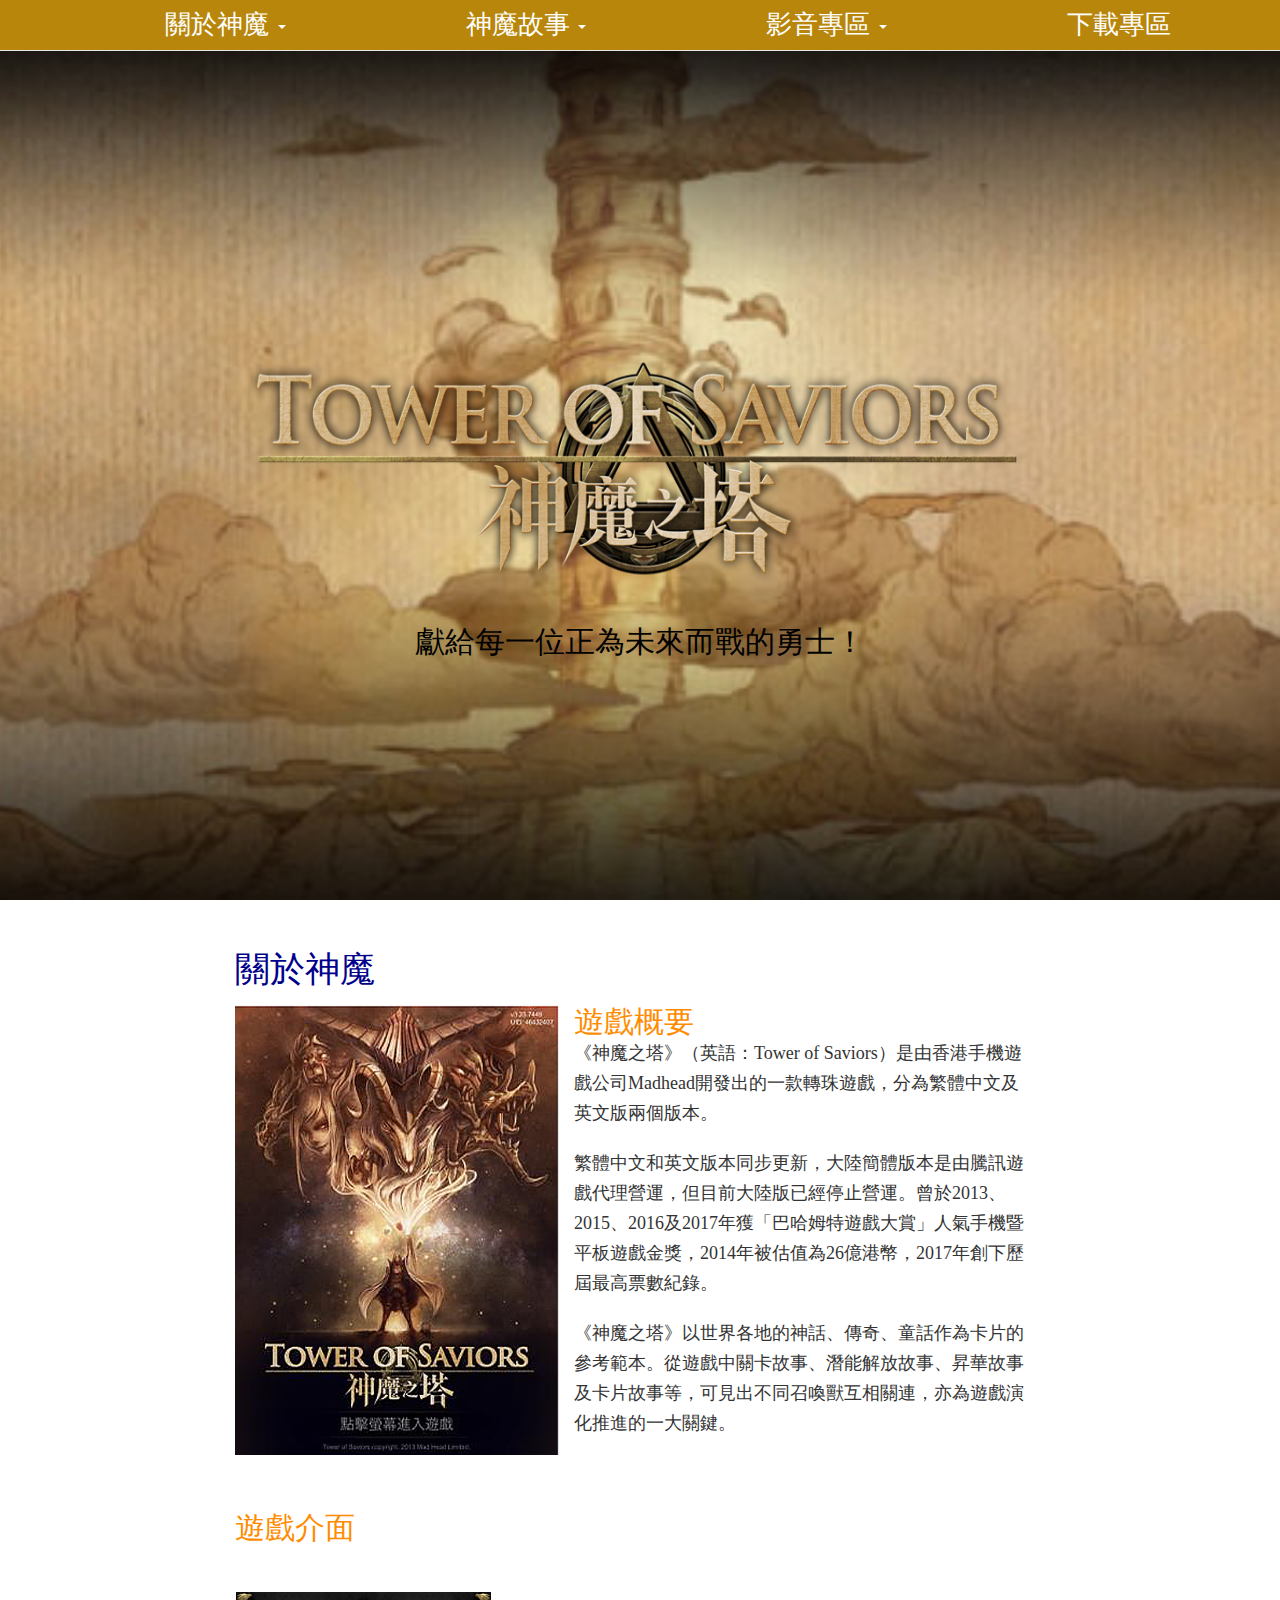
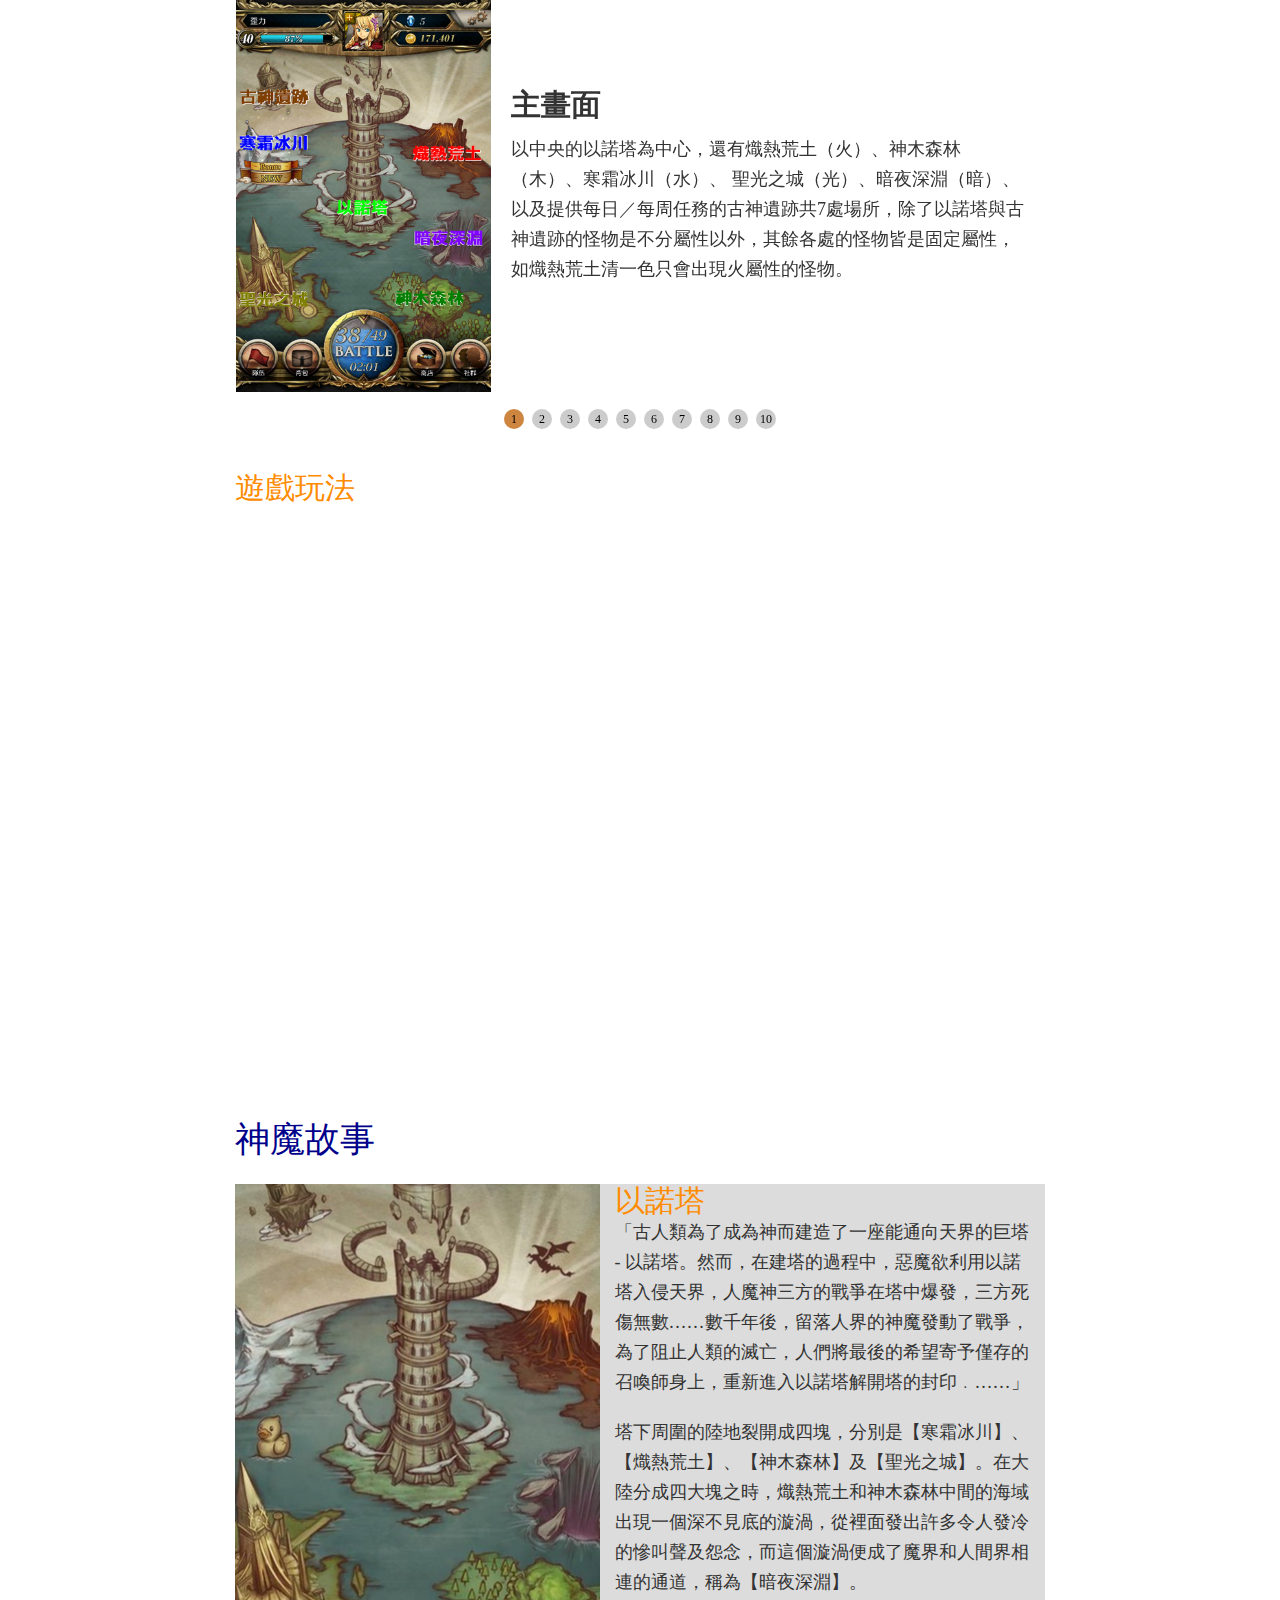
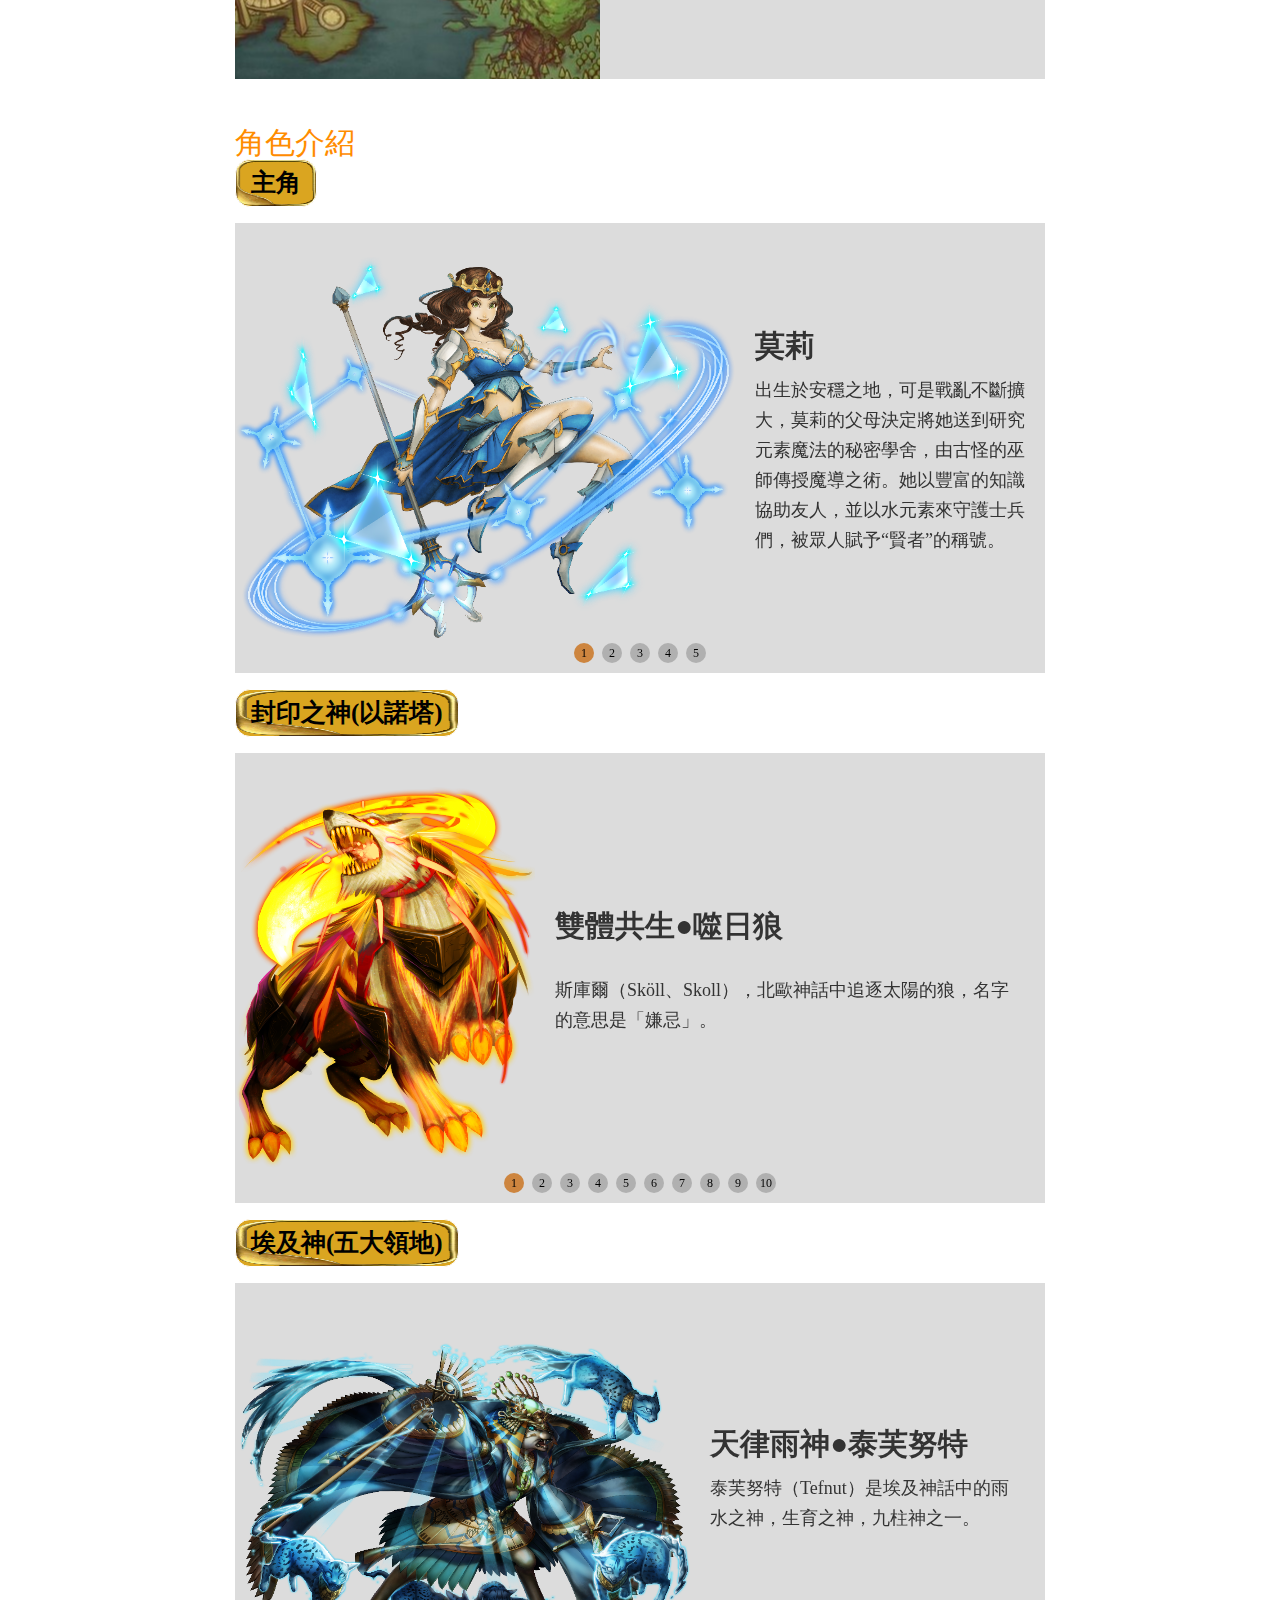
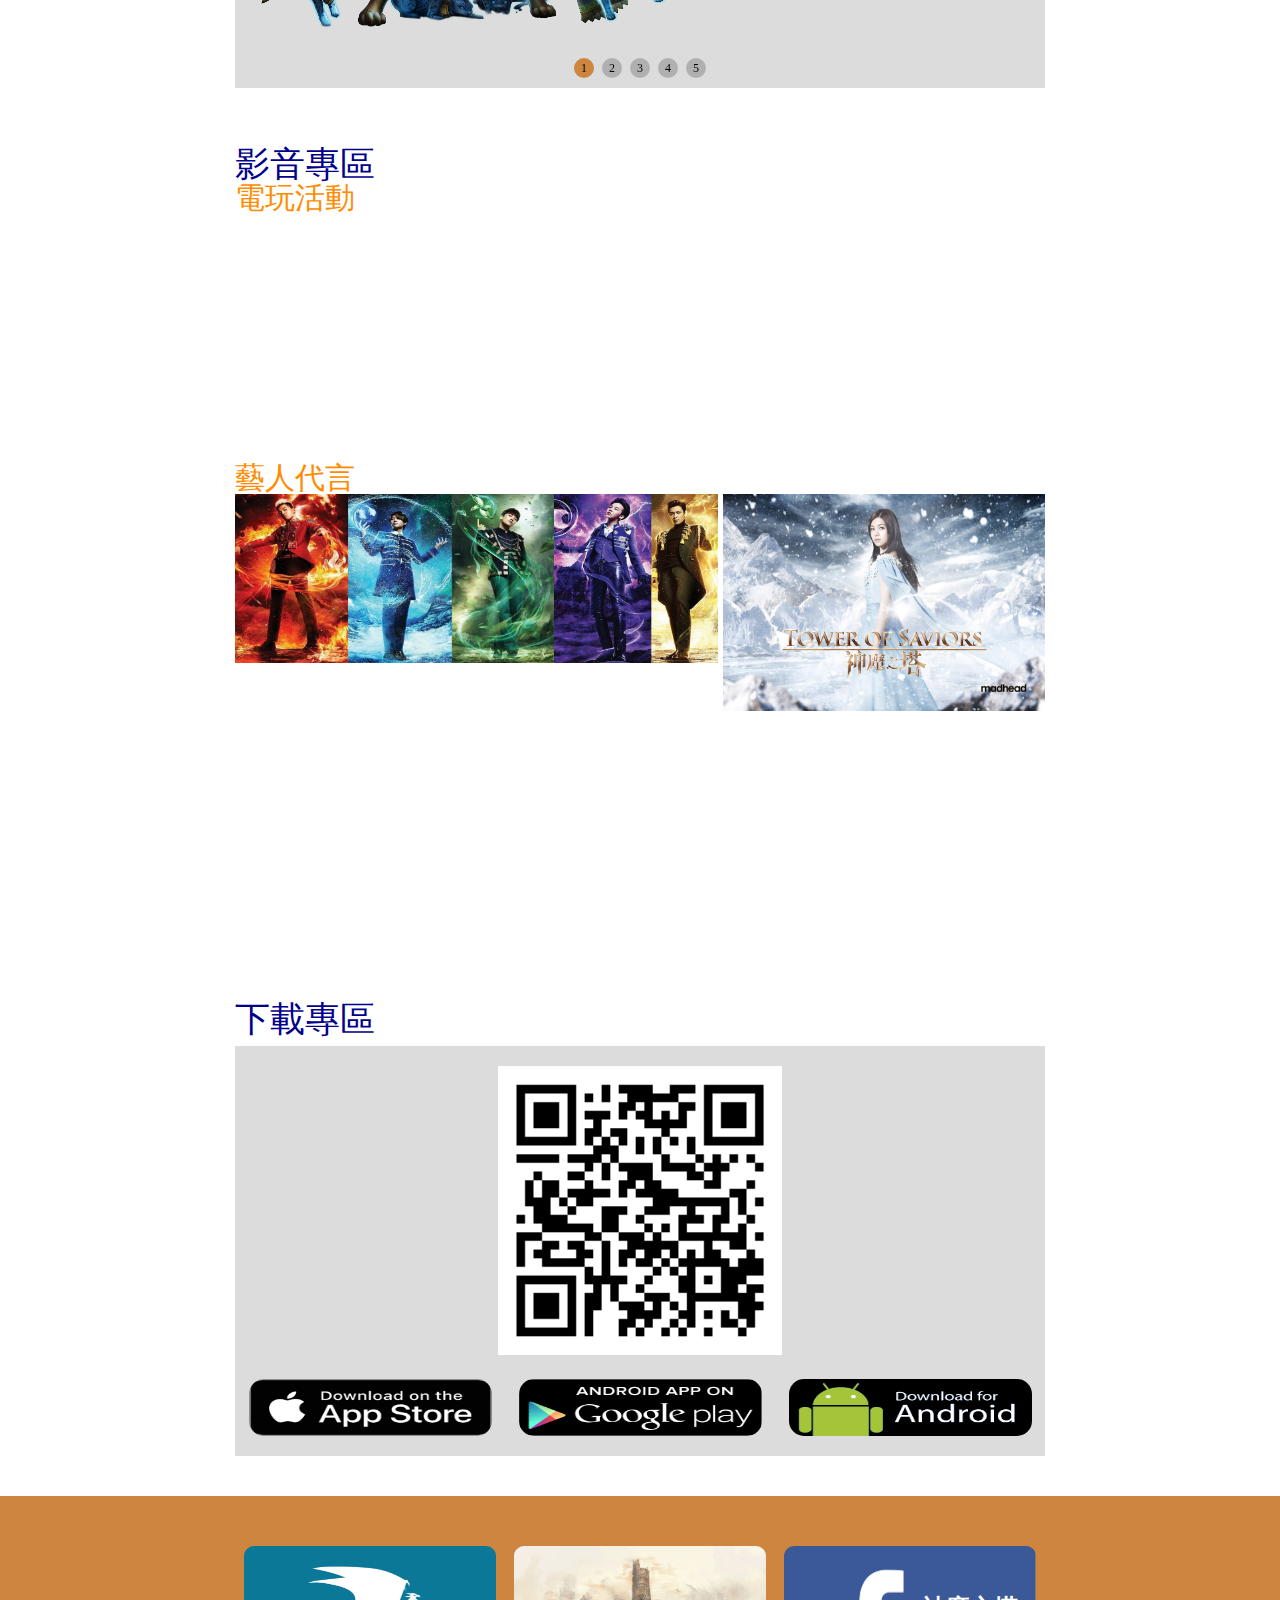
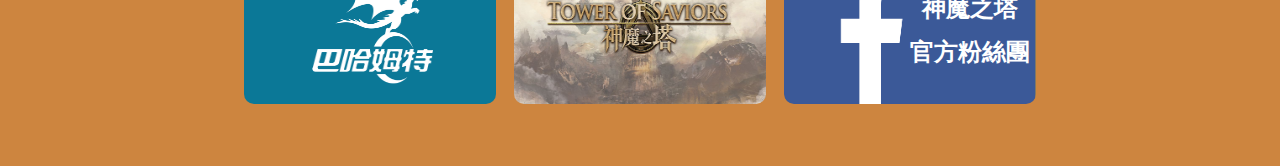
==== commit fb82866f: "3" ====
--- a/index.html
+++ b/index.html
@@ -299,7 +299,7 @@
 
 					<p>「古人類為了成為神而建造了一座能通向天界的巨塔 - 以諾塔。然而，在建塔的過程中，惡魔欲利用以諾塔入侵天界，人魔神三方的戰爭在塔中爆發，三方死傷無數……數千年後，留落人界的神魔發動了戰爭，為了阻止人類的滅亡，人們將最後的希望寄予僅存的召喚師身上，重新進入以諾塔解開塔的封印﹒……」</p>
 					<br>
-					<p>塔下周圍的陸地裂開成四塊，分別是【寒霜冰川】、【熾熱荒土】、【神木森林】及【聖光之城】。在大陸分成四大塊之時，熾熱荒土和神木森林中間的海域出現一個深不見底的漩渦，從裡面發出許多令人發冷的慘叫聲及怨念，而這個漩渦便成了魔界和人間界相連的通道，古人類們稱這個漩渦為【暗夜深淵】。</p>
+					<p>塔下周圍的陸地裂開成四塊，分別是【寒霜冰川】、【熾熱荒土】、【神木森林】及【聖光之城】。在大陸分成四大塊之時，熾熱荒土和神木森林中間的海域出現一個深不見底的漩渦，從裡面發出許多令人發冷的慘叫聲及怨念，而這個漩渦便成了魔界和人間界相連的通道，稱為【暗夜深淵】。</p>
 				</div>
 			</div>
 		</div>
--- a/main.css
+++ b/main.css
@@ -456,11 +456,11 @@
 		color:white;
 	}
 	#about{
-		height: 145vh;
+		height: 180vh;
 	}
 	#about .main .block{
-		width: 40vh;
-		height: 100vh;
+		width: 50vh;
+		height: 120vh;
 		flex-wrap: wrap;
 	}
 	#about .main .block .pic1{
@@ -477,38 +477,40 @@
 
 	}
 	#frame{
-		height: 170vh;
+		height: 210vh;
 	}
 	#frame .main .block{
-		width: 40vh;
-		height: 160vh;
+		width: 50vh;
+		height: 200vh;
 		flex-wrap: wrap;
 		margin: 0;
 	}
 	.swiper-slide{
 		flex-flow: column;
 
-	}
+
+	}
+
 	.swiper-slide img{
-		width:280px; 
-		height:500px;
+		width:260px; 
+		height:400px;
 	}
 	.swiper-slide .text{
-		width: 100%;
+		width: 280px;
 	}
 	#play{
-		height: 50vh;
+		height: 65vh;
 	}
 	#play .main iframe{
-		max-width: 100%;
+		width: 320px;
 		height: 350.8px;
 	}
 	#story{
-		height: 145vh;
+		height: 180vh;
 	}
 	#story .main  .block{
-		width: 40vh;
-		height: 135vh;
+		width: 50vh;
+		height: 165vh;
 		flex-wrap: wrap;
 	}
 	#story .main  .block .pic3{
@@ -521,7 +523,7 @@
 		height: 60%;
 	}
 	#character{
-		height: 245vh;
+		height: 260vh;
 	}
 	
 	.btn3 .bt1,.btn4 .bt1{
@@ -538,22 +540,22 @@
 		margin-bottom: 5px;
 	}
 	#character .main .block1{
-		width:40vh;
-		height: 70vh;
+		width:50vh;
+		height: 80vh;
 		flex-wrap: wrap;
 	}
 	#character .main .block2{
-		width:40vh;
+		width:50vh;
 		height: 80vh;
 		flex-wrap: wrap;
 	}
 	#character .main .block3{
-		width:40vh;
+		width:50vh;
 		height: 65vh;
 		flex-wrap: wrap;
 	}
 	#character .main .block1 .swiper-container .swiper-slide img{
-		width: 280px;
+		width: 300px;
 		height: 225px;
 	}
 	#character .main .block2 .swiper-container .swiper-slide img{
@@ -566,18 +568,25 @@
 	#character .main .block3 .swiper-container .swiper-slide img{
 		height: 280px;
 	}
+	#character .main .block1 .swiper-container .swiper-slide p{
+		width: 280px;
+	}
+	#character .main .block2 .swiper-container .swiper-slide p{
+
+	}
+	#character .main .block3 .swiper-container .swiper-slide p
 	#studio{
+		height: 185vh;
+	}
+	#studio .main iframe{
+		width: 310px;
+		height: 341px;
+	}
+	#adv{
 		height: 140vh;
 	}
-	#studio .main iframe{
-		max-width: 100%;
-		height: 341px;
-	}
-	#adv{
-		height: 130vh;
-	}
 	#adv .main .block{
-		width:40vh;
+		width:50vh;
 		height: 70vh;
 		flex-wrap: wrap;
 	}
@@ -587,27 +596,27 @@
 	}
 	#adv .main .block .b1 .pic5{
 		width: 100%;
-		height: 60%;
+		height: 70%;
 	}
 	#adv .main .block .b2 .pic6{
 		width: 100%;
-		height: 80%;
+		height: 100%;
 		margin-top:42%; 
 	}
 	#adv .main .block .b1 .video1 iframe{
-		max-width:100%;
-		height:290px ;
+		width:310px;
+		height:180px ;
 	}
 	#adv .main .block .b2 .video2 iframe{
-		max-width:100%;
-		height:291px ;
+		width:310px;
+		height:180px ;
 	}
 	#download{
 		height: 100vh;
 	}
 	#download .main .block{
-		width: 40vh;
-		height: 85vh;
+		width: 50vh;
+		height: 90vh;
 		padding-top:0;
 		margin-top: 0; 
 	}
@@ -633,7 +642,7 @@
 		height: 90vh;
 	}
 	#communities .main .block{
-		width: 40vh;
+		width: 50vh;
 		height: 80vh;
 		flex-wrap: wrap;
 	}
